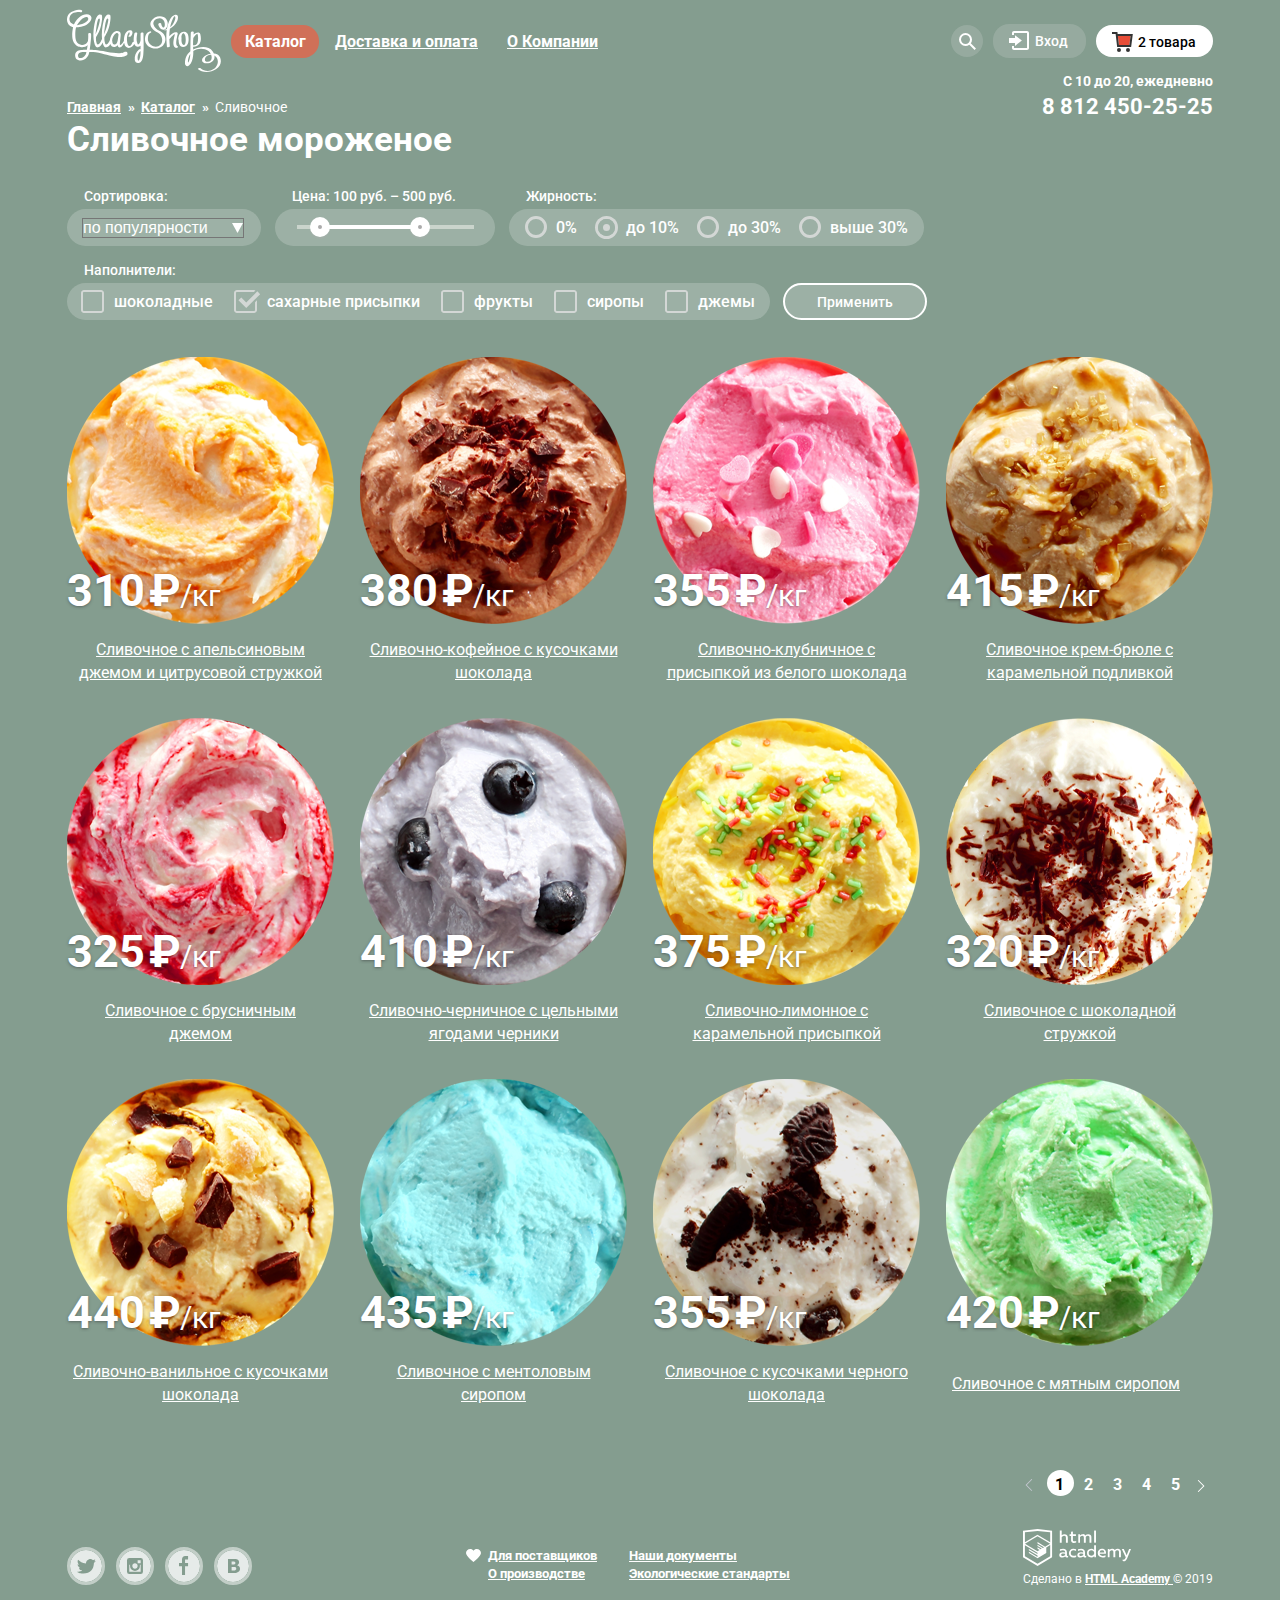
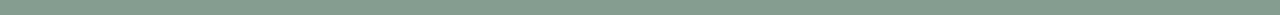
==== catalog.html @ 5d495688 "19. Бонусное задание-исправления" ====
<!DOCTYPE html>
<html lang="ru">

<head>
  <meta charset="utf-8">
  <title>HTML Academy: Глейси</title>
  <link href="https://fonts.googleapis.com/css?family=Roboto:400,500,700&amp;subset=cyrillic" rel="stylesheet">
  <link rel="stylesheet" href="css/normalize.css">
  <link rel="stylesheet" href="css/main.css">
</head>

<body class="catalog-page">
  <!-- Оболочка САЙТА! -->
  <div class="global-page-wrapper">
    <!-- Мейн хедер -->
    <header class="header-main container">
      <!-- Навигационная панель -->
      <nav class="main-navigation">
        <!-- Логотип сайта -->
        <a class="main-logo" href="index.html">
          <img src="img/logo.svg" alt="Логотип Gllacy Shop" width="154" height="64">
        </a>
        <!-- Меню навигации-левая часть -->
        <ul class="site-nav-main">
          <li>
            <a class="site-nav-element site-nav-element-active" href="#">Каталог</a>
            <!-- Выпадающее меню из главного меню Каталог СКРЫТО-->
            <section class="submenu-catalog">
              <h2 class="visually-hidden">Подменю пункта Каталог</h2>
              <ul class="catalog-list">
                <li class="catalog-item catalog-item-hot">
                  <a href="#">Новинки</a>
                </li>
                <li class="catalog-item catalog-item-active">
                  <a href="#">Сливочное</a>
                </li>
                <li class="catalog-item">
                  <a href="#">Щербеты</a>
                </li>
                <li class="catalog-item">
                  <a href="#">Фруктовый лед</a>
                </li>
                <li class="catalog-item">
                  <a href="#">Мелорин</a>
                </li>
              </ul>
            </section>
          </li>
          <li><a class="site-nav-element" href="#">Доставка и оплата</a></li>
          <li><a class="site-nav-element" href="#">О Компании</a></li>
        </ul>
        <!-- Меню навигации-правая часть -->
        <ul class="site-nav-other">
          <li>
            <a class="button-search" href="#"><span class="visually-hidden">Поиск</span>
              <svg xmlns="http://www.w3.org/2000/svg" xmlns:xlink="http://www.w3.org/1999/xlink" width="17" height="17">
                <path fill="#FFF" d="M16.958 15.527L11.75 10.32A6.455 6.455 0 0 0 13 6.5 6.5 6.5 0 1 0 6.5 13a6.465 6.465 0 0 0 3.839-1.263l5.205 5.204 1.414-1.414zM6.5 11C4.019 11 2 8.981 2 6.5S4.019 2 6.5 2 11 4.019 11 6.5 8.981 11 6.5 11z" /></svg>
            </a>
            <!-- Форма поиска -->
            <div class="search">
              <section class="section-search">
                <h2 class="visually-hidden">Поиск</h2>
                <form class="search-form" action="#" method="POST">
                  <label class="visually-hidden" for="search-item-id">Поиск</label>
                  <input type="text" id="search-item-id" name="search" value="" placeholder="Чего ищем?">
                </form>
              </section>
            </div>
          </li>
          <li>
            <a class="button-login" href="#">
              <svg xmlns="http://www.w3.org/2000/svg" xmlns:xlink="http://www.w3.org/1999/xlink" width="21" height="19">
                <g fill="#FFF">
                  <path d="M6 14.875L12.917 9.5 6 4.125v2.917H-.042v4.917H6z" />
                  <path d="M18 0H5C3.9 0 3 .9 3 2v2h2V2h13v15H5v-2H3v2c0 1.1.9 2 2 2h13c1.1 0 2-.9 2-2V2c0-1.1-.9-2-2-2z" />
                </g>
              </svg>
              <span>Вход</span></a>
            <!-- Форма логина -->
            <div class="login">
              <section class="section-login">
                <h2 class="visually-hidden">Личный кабинет</h2>
                <form class="login-form" action="#" method="POST">
                  <p class="login-item">
                    <label for="login-item-login" class="visually-hidden">Введите электронную почту</label>
                    <input id="login-item-login" type="text" name="login" value="" placeholder="Электронная почта">
                  </p>
                  <p class="login-item">
                    <label for="login-item-password" class="visually-hidden">Введите пароль</label>
                    <input id="login-item-password" type="password" name="password" value="" placeholder="Пароль">
                  </p>
                  <button class="button button-login-form" type="submit">Войти</button>
                  <p class="login-item-info">
                    <a class="login-item-info-forget" href="#">Забыли пароль?</a>
                    <a class="login-item-info-new-user" href="#">Новая регистрация</a>
                  </p>
                </form>
              </section>
            </div>
          </li>
          <!-- корзина -->
          <li>
            <a class="button-basket-active" href="#">
              <svg xmlns="http://www.w3.org/2000/svg" width="21" height="20">
                <path fill="#E84D37" d="M5.888 4.031L6.922 13h10.45l1.176-8.969z" />
                <circle fill="#343434" cx="6.984" cy="18" r="2" />
                <circle fill="#343434" cx="15.984" cy="18" r="2" />
                <path fill="#343434" d="M5.657 2.031L5.422 0H0v2h3.64l1.5 13h13.988l1.699-12.969H5.657zM17.372 13H6.922L5.888 4.031h12.66L17.372 13z" /></svg>
              <span>2 товара</span>
            </a>
            <!-- Всплывающая корзина -->
            <div class="basket">
              <section class="section-basket">
                <h2 class="visually-hidden">Список товаров в корзине</h2>
                <ul class="basket-list">
                  <li class="basket-item">
                    <a href="#">
                      <img class="basket-item-image" src="img/ice-cream-icon-basket-1.png" alt="Пломбир с апельсиновым джемом"
                        width="33" height="33">
                      <span class="basket-item-name">Пломбир с апельсиновым джемом</span>
                    </a>
                    <div class="basket-weight-price">
                      <span class="basket-item-weight">1,5 кг</span>
                      <span class="basket-item-cross"> &times; </span>
                      <span class="basket-item-x visually-hidden"> по цене за килограмм </span>
                      <span class="basket-item-price">200 руб.</span>
                      <span class="basket-item-total visually-hidden"> итого </span>
                      <span class="basket-item-total-price">300 руб.</span>
                    </div>
                    <button type="button" class="delete-item">Удалить данную позицию</button>
                  </li>
                  <li class="basket-item">
                    <a href="#">
                      <img class="basket-item-image" src="img/ice-cream-icon-basket-2.png" alt="Клубничный пломбир с присыпкой из белого шоколада"
                        width="33" height="33">
                      <span class="basket-item-name">Клубничный пломбир с присыпкой из белого шоколада</span>
                    </a>
                    <span class="basket-weight-price">
                      <span class="basket-item-weight">1,5 кг</span>
                      <span class="basket-item-cross"> &times; </span>
                      <span class="basket-item-x visually-hidden"> по цене за килограмм </span>
                      <span class="basket-item-price">300 руб.</span>
                      <span class="basket-item-total visually-hidden"> итого </span>
                      <span class="basket-item-total-price">450 руб.</span>
                    </span>
                    <button type="button" class="delete-item">Удалить данную позицию</button>
                  </li>
                </ul>
                <div class="basket-bottom">
                  <p class="basket-itog">Итого: 750 руб.</p>
                  <button type="button" class="button button-modal-basket-list">Оформить заказ</button>
                </div>
              </section>
            </div>
          </li>
        </ul>
      </nav>
      <div class="header-contacts">
        <p class="header-contacts-time">С 10 до 20, ежедневно</p>
        <a class="header-contacts-phone" href="tel:88124502525">8 812 450-25-25</a>
      </div>
    </header>

    <!-- Мейн -->
    <main class="container-main container">
      <div class="wraper-header-menu">
        <h1 class="main-head-catalog">Сливочное мороженое</h1>
        <!-- Навигационная панель магазина -->
        <nav class="shop-menu">
          <ul class="shop-menu-list">
            <li class="shop-menu-item"><a href="index.html">Главная</a></li>
            <li class="shop-menu-item"><a href="#">Каталог</a></li>
            <!-- Текущий  элемент меню-->
            <li class="shop-menu-item shop-menu-item-current">Сливочное</li>
          </ul>
        </nav>
      </div>

      <!-- Секция фильтров -->
      <section class="form-filters">
        <h2 class="visually-hidden">Форма фильтров</h2>
        <form class="filter-form" action="#" method="GET">
          <fieldset class=filter-sort>
            <legend>Сортировка:</legend>
            <select name="sort" id="sort">
              <option value="popular">по популярности</option>
              <option value="cheap">сначала недорогие</option>
              <option value="expensive">сначала дорогие</option>
              <option value="fat">по жирности</option>
            </select>
          </fieldset>
          <fieldset class="filter-price">
            <legend>Цена: 100 руб. – 500 руб.</legend>
            <div class="slider"></div>
            <div class="first-circle">
              <svg xmlns="http://www.w3.org/2000/svg" width="20" height="23" viewBox="0 0 20 23">
                <path opacity=".3" fill="#ABABAB" d="M10 20C4.477 20 0 15.522 0 10v2c0 5.522 4.477 10 10 10 5.522 0 10-4.478 10-10v-2c0 5.522-4.478 10-10 10z" />
                <circle fill="#FFF" cx="10" cy="10" r="10" />
                <circle fill="#ABABAB" cx="10" cy="10" r="2" /></svg>
            </div>
            <div class="second-circle">
              <svg xmlns="http://www.w3.org/2000/svg" width="20" height="23" viewBox="0 0 20 23">
                <path opacity=".3" fill="#ABABAB" d="M10 20C4.477 20 0 15.522 0 10v2c0 5.522 4.477 10 10 10 5.522 0 10-4.478 10-10v-2c0 5.522-4.478 10-10 10z" />
                <circle fill="#FFF" cx="10" cy="10" r="10" />
                <circle fill="#ABABAB" cx="10" cy="10" r="2" /></svg>
            </div>
          </fieldset>
          <fieldset class="filter-fat">
            <legend>Жирность:</legend>
            <ul class="list-filter-fat">
              <li class="list-filter-fat-item">
                <input class="visually-hidden" type="radio" name="filter-fat-item" value="0" id="fat-0">
                <label for="fat-0">0%</label>
              </li>
              <li class="list-filter-fat-item">
                <input class="visually-hidden" type="radio" name="filter-fat-item" value="10" id="fat-10" checked>
                <label for="fat-10">до 10%</label>
              </li>
              <li class="list-filter-fat-item">
                <input class="visually-hidden" type="radio" name="filter-fat-item" value="30" id="fat-30">
                <label for="fat-30">до 30%</label>
              </li>
              <li class="list-filter-fat-item">
                <input class="visually-hidden" type="radio" name="filter-fat-item" value="40" id="fat-40">
                <label for="fat-40">выше 30%</label>
              </li>
            </ul>
          </fieldset>
          <fieldset class="filter-fill">
            <legend>Наполнители:</legend>
            <ul class="list-filter-fill">
              <li class="list-filter-fill-item">
                <input class="visually-hidden" type="checkbox" name="chocolate" id="chocolate-id" >
                <label for="chocolate-id">шоколадные</label>
              </li>
              <li class="list-filter-fill-item">
                <input class="visually-hidden" type="checkbox" name="sugar" id="sugar-id" checked>
                <label for="sugar-id">сахарные присыпки</label>
              </li>
              <li class="list-filter-fill-item">
                <input class="visually-hidden" type="checkbox" name="fruit" id="fruit-id">
                <label for="fruit-id">фрукты</label>
              </li>
              <li class="list-filter-fill-item">
                <input class="visually-hidden" type="checkbox" name="sirope" id="sirope-id">
                <label for="sirope-id">сиропы</label>
              </li>
              <li class="list-filter-fill-item">
                <input class="visually-hidden" type="checkbox" name="jam" id="jam-id">
                <label for="jam-id">джемы</label>
              </li>
            </ul>
          </fieldset>
          <button type="submit" class="button-filter-form">Применить</button>
        </form>
      </section>

      <!-- Секция группы товаров -->
      <section class="catalog">
        <!-- Скрытый заголовок -->
        <h2 class="visually-hidden">Каталог товаров</h2>
        <ul class="catalog-product">
          <!-- Карточка товара -->
          <li class="product-item">
            <h3>
              <a class="product-item-title" href="#">Сливочное с апельсиновым джемом и цитрусовой стружкой</a>
            </h3>
            <a class="product-item-image" href="#">
              <img src="img/icecream1.png" alt="Сливочное с апельсиновым джемом и цитрусовой стружкой" width="267"
                height="267">
            </a>
            <p class="product-item-price">
              <b class="product-item-money">310</b>
              <b class="product-item-currency">&#8381;</b>
              <span class="product-item-weight">/кг</span>
            </p>
            <button class="button button-quick-view">Быстрый просмотр</button>
          </li>
          <!-- Карточка товара -->
          <li class="product-item">
            <h3>
              <a class="product-item-title" href="#">Сливочно-кофейное с кусочками шоколада</a>
            </h3>
            <a class="product-item-image" href="#">
              <img src="img/icecream2.png" alt="Сливочно-кофейное с кусочками шоколада" width="267" height="267">
            </a>
            <p class="product-item-price">
              <b class="product-item-money">380</b>
              <b class="product-item-currency">&#8381;</b>
              <span class="product-item-weight">/кг</span>
            </p>
            <button class="button button-quick-view">Быстрый просмотр</button>
          </li>
          <!-- Карточка товара -->
          <li class="product-item">
            <h3>
              <a class="product-item-title" href="#">Сливочно-клубничное с присыпкой из белого шоколада</a>
            </h3>
            <a class="product-item-image" href="#">
              <img src="img/icecream3.png" alt="Сливочно-клубничное с присыпкой из белого шоколада" width="267" height="267">
            </a>
            <p class="product-item-price">
              <b class="product-item-money">355</b>
              <b class="product-item-currency">&#8381;</b>
              <span class="product-item-weight">/кг</span>
            </p>
            <button class="button button-quick-view">Быстрый просмотр</button>
          </li>
          <!-- Карточка товара -->
          <li class="product-item">
            <h3>
              <a class="product-item-title" href="#">Сливочное крем-брюле с карамельной подливкой</a>
            </h3>
            <a class="product-item-image" href="#">
              <img src="img/icecream4.png" alt="Сливочное крем-брюле с карамельной подливкой" width="267" height="267">
            </a>
            <p class="product-item-price">
              <b class="product-item-money">415</b>
              <b class="product-item-currency">&#8381;</b>
              <span class="product-item-weight">/кг</span>
            </p>
            <button class="button button-quick-view">Быстрый просмотр</button>
          </li>
          <!-- Карточка товара -->
          <li class="product-item">
            <h3>
              <a class="product-item-title" href="#">Сливочное с брусничным джемом</a>
            </h3>
            <a class="product-item-image" href="#">
              <img src="img/icecream5.png" alt="Сливочное с брусничным джемом" width="267" height="267">
            </a>
            <p class="product-item-price">
              <b class="product-item-money">325</b>
              <b class="product-item-currency">&#8381;</b>
              <span class="product-item-weight">/кг</span>
            </p>
            <button class="button button-quick-view">Быстрый просмотр</button>
          </li>
          <!-- Карточка товара -->
          <li class="product-item">
            <h3>
              <a class="product-item-title" href="#">Сливочно-черничное с цельными ягодами черники</a>
            </h3>
            <a class="product-item-image" href="#">
              <img src="img/icecream6.png" alt="Сливочно-черничное с цельными ягодами черники" width="267" height="267">
            </a>
            <p class="product-item-price">
              <b class="product-item-money">410</b>
              <b class="product-item-currency">&#8381;</b>
              <span class="product-item-weight">/кг</span>
            </p>
            <button class="button button-quick-view">Быстрый просмотр</button>
          </li>
          <!-- Карточка товара -->
          <li class="product-item">
            <h3>
              <a class="product-item-title" href="#">Сливочно-лимонное с карамельной присыпкой</a>
            </h3>
            <a class="product-item-image" href="#">
              <img src="img/icecream7.png" alt="Сливочно-лимонное с карамельной присыпкой" width="267" height="267">
            </a>
            <p class="product-item-price">
              <b class="product-item-money">375</b>
              <b class="product-item-currency">&#8381;</b>
              <span class="product-item-weight">/кг</span>
            </p>
            <button class="button button-quick-view">Быстрый просмотр</button>
          </li>
          <!-- Карточка товара -->
          <li class="product-item">
            <h3>
              <a class="product-item-title" href="#">Сливочное с шоколадной стружкой</a>
            </h3>
            <a class="product-item-image" href="#">
              <img src="img/icecream8.png" alt="Сливочное с шоколадной стружкой" width="267" height="267">
            </a>
            <p class="product-item-price">
              <b class="product-item-money">320</b>
              <b class="product-item-currency">&#8381;</b>
              <span class="product-item-weight">/кг</span>
            </p>
            <button class="button button-quick-view">Быстрый просмотр</button>
          </li>
          <!-- Карточка товара -->
          <li class="product-item">
            <h3>
              <a class="product-item-title" href="#">Сливочно-ванильное с кусочками шоколада</a>
            </h3>
            <a class="product-item-image" href="#">
              <img src="img/icecream9.png" alt="Сливочно-ванильное с кусочками шоколада" width="267" height="267">
            </a>
            <p class="product-item-price">
              <b class="product-item-money">440</b>
              <b class="product-item-currency">&#8381;</b>
              <span class="product-item-weight">/кг</span>
            </p>
            <button class="button button-quick-view">Быстрый просмотр</button>
          </li>
          <!-- Карточка товара -->
          <li class="product-item">
            <h3>
              <a class="product-item-title" href="#">Сливочноe с ментоловым сиропом</a>
            </h3>
            <a class="product-item-image" href="#">
              <img src="img/icecream10.png" alt="Сливочноe с ментоловым сиропом" width="267" height="267">
            </a>
            <p class="product-item-price">
              <b class="product-item-money">435</b>
              <b class="product-item-currency">&#8381;</b>
              <span class="product-item-weight">/кг</span>
            </p>
            <button class="button button-quick-view">Быстрый просмотр</button>
          </li>
          <!-- Карточка товара -->
          <li class="product-item">
            <h3>
              <a class="product-item-title" href="#">Сливочное с кусочками черного шоколада</a>
            </h3>
            <a class="product-item-image" href="#">
              <img src="img/icecream11.png" alt="Сливочное с кусочками черного шоколада" width="267" height="267">
            </a>
            <p class="product-item-price">
              <b class="product-item-money">355</b>
              <b class="product-item-currency">&#8381;</b>
              <span class="product-item-weight">/кг</span>
            </p>
            <button class="button button-quick-view">Быстрый просмотр</button>
          </li>
          <!-- Карточка товара -->
          <li class="product-item">
            <h3>
              <a class="product-item-title" href="#">Сливочное с мятным сиропом</a>
            </h3>
            <a class="product-item-image" href="#">
              <img src="img/icecream12.png" alt="Сливочное с мятным сиропом" width="267" height="267">
            </a>
            <p class="product-item-price">
              <b class="product-item-money">420</b>
              <b class="product-item-currency">&#8381;</b>
              <span class="product-item-weight">/кг</span>
            </p>
            <button class="button button-quick-view">Быстрый просмотр</button>
          </li>
        </ul>

        <!-- Переключтели -->
        <div class="paginator-wrapper">
          <ul class="catalog-paginator-list">
            <li class="paginator-item"><a>Назад</a></li>
            <li class="paginator-item paginator-item-current"><a>1</a></li>
            <li class="paginator-item"><a href="#">2</a></li>
            <li class="paginator-item"><a href="#">3</a></li>
            <li class="paginator-item"><a href="#">4</a></li>
            <li class="paginator-item"><a href="#">5</a></li>
            <li class="paginator-item"><a href="#">Вперед</a></li>
          </ul>
        </div>
      </section>

    </main>

    <!-- Мейн футер -->
    <footer>
      <div class="footer-container container">
        <!-- Соцсети -->
        <div class="footer-social">
          <ul class="footer-social-list">
            <li class="footer-social-item">
              <a href="#"><span class="visually-hidden">Twitter</span>
                <svg xmlns="http://www.w3.org/2000/svg" width="32" height="32">
                  <path fill="#e6ebe9" d="M16 0C7.164 0 0 7.164 0 16c0 8.837 7.164 16 16 16 8.837 0 16-7.163 16-16 0-8.836-7.163-16-16-16zm7.944 12.809c-.251 6.516-3.463 10.832-10.992 10.702h-.486c-.447 0-4.543-.443-5.344-1.823 2.479.19 4.247-.406 5.12-1.136-1.048-.289-2.923-.461-3.251-2.848.384.104.618.221 1.299.113-1.307-.824-2.758-1.519-2.679-3.643.311.317 1.164.518 1.46.457-.768-.233-2.149-3.244-.974-4.781 1.984 1.79 4.075 3.482 7.804 3.643.227-2.214 1.24-3.699 3.168-4.325 1.84-.479 3.255.26 3.901 1.138.737-.224 1.453-.466 2.193-.685-.004.833-.569 1.463-.935 1.709.747.165 1.423-.475 1.423-.475-.184.963-1.094 1.725-1.707 1.954z" />
                </svg>
              </a>
            </li>
            <li class="footer-social-item">
              <a href="#"><span class="visually-hidden">Instagramm</span>
                <svg xmlns="http://www.w3.org/2000/svg" width="32" height="32">
                  <g fill="#e6ebe9">
                    <path d="M20.916 16a4.938 4.938 0 1 1-9.877 0c0-.394.051-.773.138-1.14h-.897v6.838h11.396V14.86h-.897c.086.367.137.746.137 1.14z" />
                    <path d="M15.978 18.659c1.466 0 2.659-1.193 2.659-2.659s-1.193-2.659-2.659-2.659c-1.466 0-2.659 1.193-2.659 2.659s1.192 2.659 2.659 2.659zM18.637 10.302h3.039v3.039h-3.039z" />
                    <path d="M16 0C7.164 0 0 7.164 0 16c0 8.837 7.164 16 16 16 8.837 0 16-7.163 16-16 0-8.836-7.163-16-16-16zm7.955 21.698a2.285 2.285 0 0 1-2.279 2.279H10.279A2.285 2.285 0 0 1 8 21.698V10.302a2.286 2.286 0 0 1 2.279-2.279h11.396a2.286 2.286 0 0 1 2.279 2.279v11.396z" />
                  </g>
                </svg>
              </a>
            </li>
            <li class="footer-social-item">
              <a href="#"><span class="visually-hidden">Facebook</span>
                <svg xmlns="http://www.w3.org/2000/svg" width="32" height="32">
                  <path fill="#e6ebe9" d="M16 0C7.164 0 0 7.163 0 16s7.164 16 16 16c8.837 0 16-7.164 16-16S24.837 0 16 0zm4.062 9.455h-3.021v3.444h3.021v3.445h-3.021v8.61H14.02v-8.61H11v-3.445h3.021V9.455c0-1.902 1.353-3.445 3.021-3.445h3.021v3.445z" />
                </svg>
              </a>
            </li>
            <li class="footer-social-item">
              <a href="#"><span class="visually-hidden">Вконтакте</span>
                <svg xmlns="http://www.w3.org/2000/svg" width="32" height="32">
                  <g fill="#e6ebe9">
                    <path d="M16.637 14.495c.402-.019.719-.082.951-.188.326-.145.54-.33.641-.559.101-.229.15-.496.15-.797 0-.232-.058-.465-.174-.697-.116-.232-.322-.405-.617-.517-.264-.1-.592-.155-.984-.165a76.242 76.242 0 0 0-1.652-.014h-.339v2.965h.565c.571 0 1.057-.009 1.459-.028zM18.118 17.084c-.282-.081-.672-.125-1.166-.132a127.97 127.97 0 0 0-1.55-.009h-.79v3.493h.264c1.014 0 1.74-.003 2.18-.009a3.2 3.2 0 0 0 1.212-.245c.377-.157.633-.364.774-.625s.214-.562.214-.9c0-.446-.088-.788-.261-1.03-.17-.241-.464-.423-.877-.543z" />
                    <path d="M16 0C7.164 0 0 7.164 0 16c0 8.837 7.164 16 16 16 8.837 0 16-7.163 16-16 0-8.836-7.163-16-16-16zm6.602 20.531a3.73 3.73 0 0 1-1.124 1.327c-.552.415-1.161.71-1.823.886s-1.501.264-2.519.264h-6.121V8.987h5.443c1.13 0 1.957.038 2.48.113a5.126 5.126 0 0 1 1.561.5c.533.27.929.632 1.189 1.087.26.455.392.975.392 1.558 0 .678-.179 1.278-.536 1.795-.358.518-.863.92-1.517 1.208v.075c.917.182 1.642.559 2.179 1.13.537.571.807 1.325.807 2.261 0 .678-.138 1.283-.411 1.817z" />
                  </g>
                </svg>
              </a>
            </li>
          </ul>
        </div>
        <!-- Документы -->
        <div class="footer-documents">
          <ul class="footer-documents-list-left">
            <li class="footer-documents-item-heart"><a href="#">Для поставщиков</a></li>
            <li class="footer-documents-item"><a href="#">О производстве</a></li>
          </ul>
          <ul class="footer-documents-list-right">
            <li class="footer-documents-item"><a href="#">Наши документы</a></li>
            <li class="footer-documents-item"><a href="#">Экологические стандарты</a></li>
          </ul>
        </div>
        <!-- Копирайт -->
        <div class="footer-copyright">
          <a href="https://htmlacademy.ru/intensive/htmlcss">
            <?xml version="1.0" encoding="utf-8"?>
            <svg id="Layer_1" data-name="Layer 1" viewBox="0 0 113.47000122070312 38.689998626708984" xmlns="http://www.w3.org/2000/svg">
              <title>logo_name</title>
              <path d="M401.93,351.51a2.07,2.07,0,0,0,.58-0.11v1.4a3.41,3.41,0,0,1-1.24.22,1.75,1.75,0,0,1-1.75-1,5.08,5.08,0,0,1-3.3,1.13c-1.59,0-3.06-.87-3.06-2.68,0-2.24,2.08-2.93,3.9-2.93a11.63,11.63,0,0,1,2.28.26v-0.31c0-1.09-.8-1.86-2.3-1.86a7.79,7.79,0,0,0-3.15.67v-1.79a10.72,10.72,0,0,1,3.35-.58c2.48,0,4,1.18,4,3.83v3.14A0.57,0.57,0,0,0,401.93,351.51Zm-6.76-1.19a1.42,1.42,0,0,0,1.64,1.29,3.56,3.56,0,0,0,2.53-1V349.1a10.21,10.21,0,0,0-1.9-.22C396.34,348.89,395.17,349.23,395.17,350.33Z"
                transform="translate(-355.09 -323.29)" fill="#fff" />
              <path d="M408.15,343.91a5.29,5.29,0,0,1,2.7.67v1.79a4.28,4.28,0,0,0-2.42-.73,2.89,2.89,0,1,0,0,5.76,5.26,5.26,0,0,0,2.55-.67v1.8a6.58,6.58,0,0,1-2.9.6,4.42,4.42,0,0,1-4.72-4.54A4.54,4.54,0,0,1,408.15,343.91Z"
                transform="translate(-355.09 -323.29)" fill="#fff" />
              <path d="M420.93,351.51a2.07,2.07,0,0,0,.58-0.11v1.4a3.41,3.41,0,0,1-1.24.22,1.75,1.75,0,0,1-1.75-1,5.08,5.08,0,0,1-3.3,1.13c-1.59,0-3.06-.87-3.06-2.68,0-2.24,2.08-2.93,3.9-2.93a11.63,11.63,0,0,1,2.28.26v-0.31c0-1.09-.8-1.86-2.3-1.86a7.79,7.79,0,0,0-3.15.67v-1.79a10.72,10.72,0,0,1,3.35-.58c2.48,0,4,1.18,4,3.83v3.14A0.57,0.57,0,0,0,420.93,351.51Zm-6.76-1.19a1.42,1.42,0,0,0,1.64,1.29,3.56,3.56,0,0,0,2.53-1V349.1a10.21,10.21,0,0,0-1.9-.22C415.33,348.89,414.17,349.23,414.17,350.33Z"
                transform="translate(-355.09 -323.29)" fill="#fff" />
              <path d="M431.76,340.14V352.9H430v-1.39a4.07,4.07,0,0,1-3.35,1.62,4.62,4.62,0,0,1,0-9.22,4,4,0,0,1,3.15,1.37v-5.14h2ZM427,345.62a2.9,2.9,0,0,0,0,5.8,3,3,0,0,0,2.79-1.84v-2.13A3.06,3.06,0,0,0,427,345.62Z"
                transform="translate(-355.09 -323.29)" fill="#fff" />
              <path d="M438.08,343.91c3.48,0,4.68,2.81,4.12,5.34h-6.58c0.22,1.57,1.75,2.22,3.35,2.22a6.41,6.41,0,0,0,2.77-.62v1.68a7.5,7.5,0,0,1-3.14.6c-2.68,0-5-1.53-5-4.61A4.39,4.39,0,0,1,438.08,343.91Zm0.09,1.62a2.39,2.39,0,0,0-2.57,2.26h4.85A2.06,2.06,0,0,0,438.17,345.53Z"
                transform="translate(-355.09 -323.29)" fill="#fff" />
              <path d="M444.19,352.9v-8.75h1.73v1.09a4,4,0,0,1,2.92-1.33,3,3,0,0,1,2.73,1.4,4.33,4.33,0,0,1,3.06-1.4,3.21,3.21,0,0,1,3.32,3.52v5.47h-2v-5.41a1.67,1.67,0,0,0-1.73-1.84,2.94,2.94,0,0,0-2.17,1.18c0,0.2,0,.4,0,0.6v5.47h-2v-5.41a1.67,1.67,0,0,0-1.73-1.84,3.11,3.11,0,0,0-2.32,1.35v5.91h-2Z"
                transform="translate(-355.09 -323.29)" fill="#fff" />
              <path d="M466.56,344.15h2l-4.1,9.93c-0.95,2.28-2.19,3-3.52,3a5,5,0,0,1-1.15-.15v-1.66a3,3,0,0,0,.89.13c0.95,0,1.66-.67,2.17-2l0.18-.44-4.16-8.82H461l3,6.6Z"
                transform="translate(-355.09 -323.29)" fill="#fff" />
              <path d="M395.75,324.82v5a4,4,0,0,1,2.83-1.2,3.41,3.41,0,0,1,3.61,3.57v5.41h-2v-5.16a1.9,1.9,0,0,0-2-2.1,3.08,3.08,0,0,0-2.44,1.46v5.8h-2V324.82h2Z"
                transform="translate(-355.09 -323.29)" fill="#fff" />
              <path d="M407.52,325.71v3.12h3.17v1.71h-3.17v4c0,1.15.53,1.53,1.66,1.53a4.71,4.71,0,0,0,1.77-.35v1.68a7.14,7.14,0,0,1-2.35.38,2.68,2.68,0,0,1-3-2.88v-4.38H404v-1.71h1.57v-2.64Z"
                transform="translate(-355.09 -323.29)" fill="#fff" />
              <path d="M413.19,337.58v-8.75h1.73v1.09a4,4,0,0,1,2.92-1.33,3,3,0,0,1,2.73,1.4,4.33,4.33,0,0,1,3.06-1.4,3.21,3.21,0,0,1,3.32,3.52v5.47h-2v-5.41a1.67,1.67,0,0,0-1.73-1.84,2.94,2.94,0,0,0-2.17,1.18c0,0.2,0,.4,0,0.6v5.47h-2v-5.41a1.67,1.67,0,0,0-1.73-1.84,3.11,3.11,0,0,0-2.32,1.35v5.91h-2Z"
                transform="translate(-355.09 -323.29)" fill="#fff" />
              <rect x="74.72" y="1.52" width="1.95" height="12.76" fill="#fff" />
              <path d="M370.53,323.31l-0.16,0-15.28,1.6v28L370.37,362l15.28-9.09v-28Zm13.12,28.45-13.28,7.9-13.28-7.9V340.28l13.22,7.87,0,1.43-9.07-5.4v1.38l9.11,5.47,0,1.46-9.1-5.42v1.38l9.11,5.47h0l9.19-5.5v-1.39h0v-4.52l4.1-2.45v11.67Zm0-13.16L380,340.74h0l-1.68,1-8-4.76v1.38l6.84,4.07-0.06,0-0.15.09-1,.57-5.64-3.36v1.38l4.45,2.65-1.05.7,0,0-3.36-2v1.38l2.21,1.3-2.25,1.35-13.16-7.82,13.17-7.92h0Zm0-1.39-13.35-7.87h0l-13.2,7.86v-10.5l13.28-1.39,13.28,1.39v10.51Z"
                transform="translate(-355.09 -323.29)" fill="#fff" />
            </svg>
          </a>
          <p>Сделано в <a href="https://htmlacademy.ru/intensive/htmlcss">HTML Academy </a>&copy; 2019</p>
        </div>
      </div>
    </footer>
  </div>
</body>


</html>
---- css/main.css ----
.visually-hidden {
  position: absolute;
  width: 1px;
  height: 1px;
  margin: -1px;
  border: 0;
  padding: 0;
  white-space: nowrap;
  clip-path: inset(100%);
  clip: rect(0 0 0 0);
  overflow: hidden;
}

body {
  margin: 0;
  padding: 0;
  font-family: "Roboto", Arial, sans-serif;
  color: #000000;
}

a {
  font-weight: bold;
  color: #ffffff;
}

.global-page-wrapper {
  background-color: #849d8f;
  background-image: url("../img/icecream-double-1.png");
  background-repeat: no-repeat;
  background-position: top center;

  /* анимация смены картинки */
  transition: background-image 0.5s ease, background-color 0.5s ease;
}


.container {
  width: 1200px;
  margin: 0 auto;
  padding-left: 27px;
  padding-right: 27px;
}

/* BOX_SIZING */
html {
  box-sizing: border-box;
}

*,
*:before,
*:after {
  box-sizing: inherit;
}

/* Кнопки */
.button {
  border: none;
  background-color: #f26843;
  background-image: linear-gradient(to bottom, #f26843 0%, #e74a35 100%);
  box-shadow: 0 1px 1px rgba(172, 16, 0, 1);
  font-family: Roboto;
  font-weight: bold;
  text-decoration: none;
  color: #ffffff;
  text-shadow: 0 2px 5px rgba(160, 32, 11, 0.76);
  text-align: center;
  vertical-align: middle;
}

.button:hover,
.button:focus {
  outline: none;
  background-color: #ed705e;
  background-image: linear-gradient(90deg, #ed705e 0%, #f58669 100%);
  box-shadow: 0px 2px 0px 0px rgba(172, 16, 0, 1);
  cursor: pointer;
}

.button:active {
  outline: none;
  background-color: #e74a35;
  background-image: linear-gradient(90deg, #e74a35 0%, #f26843 100%);
  box-shadow: inset 0px 2px 2px 0px rgba(148, 39, 24, 1);
  cursor: pointer;
}


/* Хедер */
/* Главное меню */
.main-navigation {
  display: flex;
  flex-wrap: wrap;
  padding-top: 9px;
}

/* Лого */
.main-logo {
  margin-right: 10px;
  line-height: 0;
}

.main-logo img {
  margin: 0;
  padding: 0;
  width: 154px;
  height: 64px;
}

/* Главное меню */
.site-nav-main,
.site-nav-other {
  display: flex;
  flex-wrap: wrap;
  align-items: center;
  list-style: none;
  margin: 0;
  padding: 0;
}

.site-nav-element {
  font-size: 16px;
  line-height: 18px;
  margin-right: 2px;
  padding-left: 14px;
  padding-top: 7px;
  padding-bottom: 7px;
  padding-right: 13px;
  background-color: transparent;
  border-radius: 16px;
}

.site-nav-element:hover,
.site-nav-element:focus {
  background-color: #f7f6f3;
  color: #000000;
  text-decoration: none;
}

.site-nav-element:active {
  box-shadow: inset 0px 2px 1px 0 #696969;
  background-color: #ededed;
  text-decoration: none;
}

/* Выпадающее меню */
.site-nav-main li {
  position: relative;
}

.submenu-catalog {
  display: none;
  position: absolute;
  top: 25px;
  left: -5px;
  z-index: 1;
}

.site-nav-main>li:hover .submenu-catalog {
  display: block;
}

.catalog-list {
  border-radius: 5px;
  padding: 0;
  margin-top: 5px;
  list-style: none;
  background-color: #f8f7f4;
  box-shadow: 0px 20px 20px 0 rgba(0, 0, 0, 0.4);
  overflow: hidden;
}

.catalog-item {
  /* важно */
  min-width: 143px;
  /* важно */
}

.catalog-item a {
  /* важно */
  display: block;
  /* важно */
  font-size: 14px;
  line-height: 16px;
  font-weight: normal;
  color: #000000;
  padding-left: 20px;
  padding-right: 20px;
  padding-top: 8px;
  padding-bottom: 7px;
  text-decoration: none;
  border-radius: 0;
}

.catalog-item-hot a {
  padding-top: 11px;
  padding-bottom: 14px;
  font-weight: bold;
}

.catalog-item:last-child a {
  padding-bottom: 15px;
}

.catalog-item-hot {
  position: relative;
}

.catalog-item-hot::after {
  position: absolute;
  content: "";
  bottom: 0px;
  ;
  left: 6px;
  width: 128px;
  height: 1px;
  background-color: rgba(53, 53, 53, .2);
}

.catalog-list a:hover,
.catalog-list a:focus {
  background-color: #fbded7;
}

.catalog-list a:active {
  background-color: #f6b5a5;
}

/* Правое главное меню */
.site-nav-other {
  margin-left: auto;
}

.site-nav-other a {
  position: relative;
  font-size: 14px;
  line-height: 16px;
  font-weight: 500;
  text-decoration: none;
  border-radius: 16px;
  padding-top: 7px;
  padding-bottom: 7px;
  padding-right: 17px;
  margin-right: 10px;
}

.site-nav-other a:last-child {
  margin-right: 0;
}

.site-nav-other a:hover,
.site-nav-other a:focus,
.site-nav-other a:active {
  background-color: #f7f6f3;
  color: #000000;
  text-decoration: none;
}

/* кнопка поиска */
.site-nav-other .button-search {
  display: flex;
  padding: 0;
  align-items: center;
  justify-content: center;
  background-color: rgba(225, 225, 225, 0.2);
  width: 32px;
  height: 32px;
}

.button-search:hover path,
.button-search:focus path,
.button-search:active path {
  fill: #000000;
}

/* выпадающая форма поиска */
.site-nav-other li {
  position: relative;
}

.search {
  display: none;
  position: absolute;
  right: 10px;
  top: 31px;
  z-index: 1;
}

.site-nav-other>li:hover .search {
  display: block;
}

.search-form,
.login-form {
  margin-top: 5px;
  background-color: #f8f7f4;
  border-radius: 5px;
}

.search-form input {
  color: #323232;
  font-size: 16px;
  line-height: 24px;
  font-weight: bold;
  width: 311px;
  height: 44px;
  padding-left: 15px;
  margin: 20px 15px;
  border: 1px solid #d3d3d2;
  border-radius: 4px;
}

.search-form input::placeholder {
  color: #999999;
  font-size: 14px;
  line-height: 24px;
  font-weight: normal;
}

.search-form input:hover {
  border: 2px solid rgba(154, 154, 154, 0.52);
}

.search-form input:focus {
  outline: none;
  border: 2px solid rgba(46, 136, 228, 0.52);
}

/* кнопка логина */
.button-login {
  display: flex;
  flex-wrap: wrap;
  align-items: center;
  background-color: rgba(225, 225, 225, 0.2);
  min-height: 32px;
  width: 93px;
  padding-left: 16px;
}

.button-login svg {
  margin-bottom: 1px;
  margin-right: 5px;
}

.button-login:hover g,
.button-login:focus g,
.button-login:active g {
  fill: #000000;
}

/* выпадающая форма логина */
.login {
  position: absolute;
  right: 10px;
  top: 31px;
  display: none;
  z-index: 1;
}

.site-nav-other>li:hover .login {
  display: block;
}

.section-login p {
  margin: 0;
  padding: 0;
}

.login-item-info a {
  font-size: 13px;
  line-height: 24px;
  color: #000000;
  font-weight: normal;
}

.login-form {
  display: flex;
  flex-wrap: wrap;
  justify-content: space-between;
}

.login-item input::placeholder {
  color: #999999;
  font-size: 14px;
  line-height: 24px;
  font-weight: normal;
}

.login-item input {
  color: #323232;
  font-size: 16px;
  line-height: 24px;
  font-weight: bold;
  width: 241px;
  height: 44px;
  padding-left: 15px;
  margin-left: 19px;
  margin-top: 20px;
  margin-right: 17px;
  border: 1px solid #d3d3d2;
  border-radius: 4px;
}

.login-item input:hover {
  border: 2px solid rgba(154, 154, 154, 0.52);
}

.login-item input:focus {
  outline: none;
  border: 2px solid rgba(46, 136, 228, 0.52);
}

.button-login-form {
  width: 100px;
  min-height: 44px;
  margin-left: 19px;
  margin-top: 20px;
  margin-bottom: 22px;
  border-radius: 21px;
}

.section-login .login-item-info {
  display: flex;
  flex-wrap: wrap;
  flex-direction: column;
  padding-right: 20px;
  padding-top: 18px;
}

.login-item-info a {
  text-decoration: underline;
  padding: 0;
  margin: 0;
}

.login-item-info a:hover,
.login-item-info a:focus,
.login-item-info a:active {
  color: #e84d37;
  text-decoration: underline;
}

/* кнопка корзины */
.button-basket {
  display: flex;
  flex-wrap: wrap;
  align-items: center;
  background-color: rgba(225, 225, 225, 0.2);
  min-height: 32px;
  width: 100px;
  padding-left: 16px;
  padding-top: 10px;
}

.button-basket svg {
  margin-right: 7px;
}

.button-basket:hover g,
.button-basket:focus g,
.button-basket:active g {
  fill: #000000;
}

/* header контакты */
.header-contacts {
  text-align: right;
}

.header-contacts-time {
  margin: 0px;
  padding-bottom: 6px;
  font-size: 14px;
  line-height: 16px;
  font-weight: bold;
  text-align: right;
  color: #ffffff;
}

.header-contacts-phone {
  font-size: 22px;
  line-height: 24px;
  text-align: right;
  text-decoration: none;
}

.header-contacts-phone:hover,
.header-contacts-phone:focus,
.header-contacts-phone:active {
  color: #ffbc9e;
}

/* MAIN */
/* Слайды Напоминалка - анимация - двумерные трансформации кнопки*/
.slides {
  position: relative;
  padding-top: 276px;
  margin-bottom: 43px;
  text-align: center;
  color: #ffffff;
}

.slides-controls label {
  display: inline-block;
  width: 21px;
  height: 21px;
  margin-right: 8px;
  vertical-align: top;
  background-color: transparent;
  border: 2px solid #ffffff;
  border-radius: 50%;
  cursor: pointer;
}

.slides-controls {
  position: absolute;
  bottom: 20px;
  left: 0;
  z-index: 2;
  font-size: 0;
}

.slides-list {
  margin: 0;
  padding: 0;
  list-style: none;
}

.slides-item {
  display: none;
}

.slides-item h3 {
  font-size: 60px;
  line-height: 60px;
  font-weight: bold;
  text-align: center;
  color: #ffffff;
  width: 700px;
  margin: 0 auto;
  margin-bottom: 27px;
}

.button-give-me-both {
  display: inline-block;
  width: 280px;
  min-height: 64px;
  font-size: 32px;
  line-height: 44px;
  color: #ffffff;
  padding-top: 9px;
  border-radius: 50px;
  cursor: pointer;
}

/* Механизм переключения */
#product-1:checked~.global-page-wrapper #slide-1,
#product-2:checked~.global-page-wrapper #slide-2,
#product-3:checked~.global-page-wrapper #slide-3 {
  display: block;
}

#product-1:checked~.global-page-wrapper label[for="product-1"],
#product-2:checked~.global-page-wrapper label[for="product-2"],
#product-3:checked~.global-page-wrapper label[for="product-3"] {
  background-color: #ffffff;
}

#product-1:focus~.global-page-wrapper label[for="product-1"],
#product-2:focus~.global-page-wrapper label[for="product-2"],
#product-3:focus~.global-page-wrapper label[for="product-3"] {
  outline: 2px solid rgba(46, 136, 228, 0.52);
}

#product-1:checked~.global-page-wrapper {
  background-color: #849d8f;
  background-image: url("../img/icecream-double-1.png");
}

#product-2:checked~.global-page-wrapper {
  background-color: #8996a6;
  background-image: url("../img/icecream-double-2.png");
}

#product-3:checked~.global-page-wrapper {
  background-color: #9d8b84;
  background-image: url("../img/icecream-double-3.png");
}

/* Предзагрузка изображений в скрытые элементы для будущей плавной анимации */
.site-wrapper::before {
  visibility: hidden;
  background-image: url("img/slider-item2.png");
}

.site-wrapper::after {
  visibility: hidden;
  background-image: url("img/slider-item3.png");
}

/* секция спецпредложений */
.special-offers-list {
  display: flex;
  flex-wrap: wrap;
  justify-content: space-between;
  list-style: none;
  padding: 0;
  margin-bottom: 39px;
}

.special-offers-item {
  /* display: flex; */
  /* flex-wrap: wrap;   */
  width: 560px;
  min-height: 230px;
  padding-left: 18px;
}

.special-offers-item:nth-child(1) {
  background-image: url("../img/raspberries-layer.png");
  background-position: top center;
  background-repeat: no-repeat;
}

.special-offers-item:nth-child(2) {
  background-image: url("../img/chocolate-layer.png");
  background-position: top center;
  background-repeat: no-repeat;
}

.special-offers-list h3 {
  font-size: 35px;
  line-height: 41px;
  min-height: 35px;
  font-weight: bold;
  color: #ffffff;
  margin: 0;
  padding-top: 15px;
  padding-bottom: 15px
}

.special-offers-list p {
  font-size: 18px;
  line-height: 22px;
  font-weight: bold;
  color: #ffffff;
  margin: 0;
  padding-bottom: 45px;
  padding-right: 17px;
}

.special-offers-list .button-field {
  display: flex;
  justify-content: flex-end;
  padding: 0;
}

.button-special-offer {
  display: block;
  font-size: 18px;
  line-height: 24px;
  font-weight: bold;
  color: #ffffff;

  min-height: 46px;
  border-radius: 23px;
  padding-left: 22px;
  padding-right: 24px;
  padding-top: 8px;

  margin-left: auto;
  margin-right: 21px;

  /* float: right; */
}

/* Секция хитов продаж */
.top-sellers-list {
  position: relative;
  margin-bottom: 0px;
}

.top-sellers-list .product-item::before {
  position: absolute;
  content: "";
  height: 61px;
  width: 61px;
  top: 0px;
  left: 0px;
  background-image: url("../img/hit.svg");
  background-position: top center;
  background-repeat: no-repeat;
}

/* Секция фьючеров */
.features {
  min-height: 306px;
  background-image: url("../img/vaffle-layer.png");
  background-position: top center;
  background-repeat: no-repeat;
  padding-top: 26px;
  margin-bottom: 40px;
}

.features b {
  display: block;
  font-size: 24px;
  line-height: 30px;
  font-weight: 500;
  text-align: left;
  font-style: normal;
  font-stretch: normal;
  letter-spacing: normal;
  color: #323232;
  margin-bottom: 10px;
  padding-left: 20px;
}

.features-list {
  display: flex;
  flex-wrap: wrap;
  list-style: none;
  justify-content: space-between;
  /*важно*/
  width: 1146px;
  /*важно*/
  padding: 0;
  padding-right: 20px;
  margin: 0;
}

.features-item {
  position: relative;
  padding-left: 76px;
  padding-top: 11px;
  padding-bottom: 10px;
  padding-right: 7px;
  width: 560px;
  font-size: 16px;
  line-height: 22px;
  font-weight: normal;
  font-style: normal;
  font-stretch: normal;
  letter-spacing: normal;
  text-align: left;
  color: #323232;
}

.features-item::before {
  content: "";
  position: absolute;
  width: 49px;
  height: 49px;
  left: 20px;
  top: -4px;
}

.features-item-icecream::before {
  background-image: url("../img/ice-cream-icon.svg")
}

.features-item-leaf::before {
  background-image: url("../img/leaf-icon.svg")
}

.features-item-cow::before {
  background-image: url("../img/cow-icon.svg")
}

.features-item-termometr::before {
  background-image: url("../img/termometr-icon.svg")
}

/* Новое в блоге */
.news-mailing {
  display: flex;
  flex-wrap: wrap;
  justify-content: space-between;
  margin-bottom: 40px;
}

.blog-news {
  background-color: #ffffff;
  background-image: url("../img/strawberry-layer.png");
  background-position: top;
  background-repeat: no-repeat;
  width: 560px;
  min-height: 220px;
  border-radius: 10px;
}

.blog-news h2 {
  color: #323232;
  font-size: 16px;
  line-height: 22px;
  font-weight: 500;
  margin-left: 20px;
  margin-top: 24px;
  margin-bottom: 0;
}

.blog-news-header {
  display: block;
  color: #323232;
  font-size: 24px;
  line-height: 30px;
  font-weight: 700;
  margin-left: 20px;
  margin-top: 5px;
  width: 300px;
}

.blog-news-header:hover,
.blog-news-header:focus,
.blog-news-header:active {
  color: #e84d37;
}

/* Форма подписки */
.subscription-form {
  background-color: #ffffff;
  background-image: url("../img/post-layer.svg");
  width: 560px;
  min-height: 215px;
  padding-top: 5px;
  padding-left: 5px;
  border-radius: 10px;
  /* margin-right: 5px; */
}

.subscription-form-background {
  width: 550px;
  min-height: 210px;
  background-color: #f8f7f4;
  border-radius: 10px;
}

.subscription-form p {
  margin: 0;
  color: #5a5a5a;
  font-size: 16px;
  line-height: 22px;
  padding-top: 30px;
  padding-left: 19px;
  padding-right: 24px;
}

.form-mailing {
  display: flex;
  justify-content: space-between;
  flex-wrap: wrap;
  padding-top: 38px;
  padding-left: 20px;
  padding-right: 21px;
}

.form-mailing input {
  color: #323232;
  font-size: 16px;
  line-height: 24px;
  font-weight: bold;
  padding-left: 15px;
  width: 368px;
  height: 44px;
  border: 1px solid rgba(178, 178, 178, 0.52);
}

.form-mailing input::placeholder {
  color: #999999;
  font-size: 16px;
  line-height: 24px;
  font-weight: normal;
}

.form-mailing input:hover {
  border: 2px solid rgba(154, 154, 154, 0.52);
}

.form-mailing input:focus {
  outline: none;
  border: 2px solid rgba(46, 136, 228, 0.52);
}


.button-form-mailing {
  font-size: 18px;
  line-height: 24px;
  font-weight: bold;
  color: #ffffff;
  width: 129px;
  min-height: 44px;
  border-radius: 21px;
}

/* карта */
.map-and-adress {
  position: relative;
  padding: 0;
  width: 100%;
  /* важно */
  height: 430px;
}

.adress-container {
  position: relative;
}

.adress-item {
  position: absolute;
  bottom: 70px;
  right: 2.2%;
  background-color: #ffffff;
  font-size: 14px;
  line-height: 20px;
  border-radius: 10px;
  width: 302px;
  padding: 28px 25px;

  z-index: 2;
}

.adress-item p {
  margin: 0;
}

.adress-item-text,
.adress-item-text a {
  font-size: 18px;
  line-height: 24px;
  text-decoration: none;
  color: #323232;
  font-weight: bold;
}

.adress-item-text a:hover,
.adress-item-text a:focus,
.adress-item-text a:active {
  color: #e84d37;
}

.adress-item-header-adress {
  padding-bottom: 0px;
}

.adress-item-text-adress {
  padding-bottom: 19px;
}

.adress-item-header-phone {
  padding-bottom: 2px;
}

.adress-item-text-phone {
  padding-bottom: 5px;
}

.adress-item-header-time {
  padding-bottom: 23px;
}

.button-feedback {
  display: block;
  font-size: 18px;
  line-height: 24px;
  min-height: 44px;
  border-radius: 23px;
  padding: 8px 25px;
}

/* форма обратной связи */
.overlay-modal {
  display: none;
  position: fixed;
  top: 0;
  left: 0;
  width: 100%;
  height: 100%;
  z-index: 10;
  background-color: rgba(0,0,0,0.5); 
}

.modal-feedback-form {  
  position: fixed;
  top: 50%;
  left: 50%;
  margin-top: -221px;
  margin-left: -239px;
  width: 478px;
  min-height: 443px;
  border-radius: 10px;
  background-color: #f8f7f4;
  z-index: 1;
}

.modal-feedback-form-slogan {
  font-size: 24px;
  font-weight: 500;
  line-height: 28px;
  margin: 0;
  padding-left: 24px;
  padding-top: 20px;
  color: #323232;
}

.feedback-form {
  position: relative;
  display: flex;
  flex-wrap: wrap;
  padding-left: 24px;
  padding-top: 24px;
}

.feedback-item {
  margin: 0;
  padding-bottom: 20px;
}

.feedback-item-name,
.feedback-item-mail {
  color: #323232;
  font-size: 16px;
  line-height: 24px;
  font-weight: bold;
  width: 267px;
  height: 44px;
  padding-left: 15px;
  border: 1px solid #d3d3d2;
  border-radius: 4px;
}

.feedback-item-name::placeholder,
.feedback-item-mail::placeholder {
  color: #999999;
  font-size: 14px;
  line-height: 24px;
  font-weight: normal;
}

.feedback-item-name:hover,
.feedback-item-mail:hover {
  border: 2px solid rgba(154, 154, 154, 0.52);
}

.feedback-item-name:focus,
.feedback-item-mail:focus {
  outline: none;
  border: 2px solid rgba(46, 136, 228, 0.52);
}

.feedback-item-text {
  width: 428px;
  height: 155px;
  resize: none;
  color: #323232;
  font-size: 16px;
  line-height: 24px;
  font-weight: bold;
  padding-left: 15px;
  padding-top: 10px;
  border: 1px solid #d3d3d2;
  border-radius: 4px;
}

.feedback-item-text::placeholder {
  color: #999999;
  font-size: 14px;
  line-height: 24px;
  font-weight: normal;
}

.feedback-item-text:hover {
  border: 2px solid rgba(154, 154, 154, 0.52);
}

.feedback-item-text:focus {
  outline: none;
  border: 2px solid rgba(46, 136, 228, 0.52);
}

.button-form-feedback {
  margin-left: auto;
  margin-right: 25px;
  width: 139px;
  min-height: 44px;
  border-radius: 21px;
}

.modal-close {
  position: absolute;
  border: none;
  background-color: transparent;
  color: transparent;
  width: 18px;
  height: 17px;
  background-image: url("../img/x-big.svg");
  right: 25px;
  top: -30px;
  cursor: pointer;
}


/* Футер */
footer {
  color: #ffffff;
  font-size: 13px;
  line-height: 18px;
  min-height: 103px;
}

.footer-container {
  padding-top: 7px;
  display: flex;
  flex-wrap: wrap;
  align-items: center;
}

.footer-social-list,
.footer-documents-list-left,
.footer-documents-list-right {
  display: flex;
  flex-wrap: wrap;
  list-style: none;
  padding: 0;
  margin: 0;
  margin-top: 28px;
}

/* social icons */
.footer-social-list {
  margin-right: 236px;
}

.footer-social-item {
  margin-right: 11px;
}

.footer-social-item:last-child {
  margin-right: 0;
}

.footer-social-item svg {
  width: 38px;
  height: 38px;
  border: 3px solid rgba(255, 255, 255, 0.5);
  border-radius: 50%;
}

.footer-social-item:hover path,
.footer-social-item:focus path {
  fill: #ffffff;
}

.footer-social-item:active path {
  fill: #e9e9e9;
}


/* documents */
.footer-documents {
  margin-top: -8px;
  display: flex;
  justify-content: space-between;
  position: relative;
}

.footer-documents-list-left,
.footer-documents-list-right {
  flex-direction: column;
  position: relative;
}

.footer-documents-list-left {
  margin-right: 32px;
}

.footer-documents-list a {
  font-weight: normal;
  margin-right: 32px;
}

.footer-documents-item-heart {
  font-weight: bold;
}

.footer-documents-item-heart::before {
  position: absolute;
  content: "";
  width: 15px;
  height: 13px;
  background-image: url("../img/heart.svg");
  background-position: top center;
  background-repeat: no-repeat;
  left: -22px;
  top: 2px;
}

.footer-documents-list-left a:hover,
.footer-documents-list-left a:focus,
.footer-documents-list-left a:active,
.footer-documents-list-right a:hover,
.footer-documents-list-right a:focus,
.footer-documents-list-right a:active,
.footer-copyright a:hover,
.footer-copyright a:focus,
.footer-copyright a:active {
  color: #ffbc9e;
}

/* copyright */
.footer-copyright {
  margin-left: auto;
  padding-top: 6px;
  padding-left: 2px;
  font-size: 12px;
  line-height: 16px;
}

.footer-copyright p {
  margin: 0;
  padding: 0;
}

.footer-copyright svg {
  width: 108px;
  height: 39px;
}


/* стилис catalog.html */
/* активные элементы главного меню Каталог */
.catalog-page .global-page-wrapper {
  background-image: none;
}

.site-nav-element-active {
  background-color: #d07058;
  text-decoration: none;
}

.catalog-item-active a {
  background-color: #d07058;
}

/* кнопка активной корзины */
.site-nav-other .button-basket-active {
  display: flex;
  flex-wrap: wrap;
  align-items: center;
  background-color: #ffffff;
  color: #000000;
  height: 32px;
  width: 117px;
  padding-left: 16px;
  padding-top: 7px;
  margin-right: 0px;
}

.button-basket-active svg {
  margin-right: 5px;
}

/* попап корзины */
.basket {
  display: none;
  position: absolute;
  right: 10px;
  top: 31px;
  z-index: 1;
}

.site-nav-other>li:hover .basket {
  display: block;
}

.section-basket {
  width: 540px;
  margin-top: 5px;
  border-radius: 5px;
  box-shadow: 0px 20px 20px 0 rgba(0, 0, 0, 0.4);
  background-color: #f8f7f4;
}

.basket-list {
  position: relative;
  display: flex;
  flex-direction: column;
  list-style: none;
  padding-left: 20px;
  padding-top: 3px;
  padding-bottom: 30px;
}

.basket-item {
  display: flex;
  flex-wrap: wrap;
}

.basket-list a {
  display: flex;
  padding: 0;
  margin: 0;
  padding-top: 20px;
  padding-right: 32px;
  color: #323232;
  font-size: 13px;
  line-height: 16px;
  font-weight: normal;
  font-style: normal;
  font-stretch: normal;
  letter-spacing: normal;
  text-align: left;
}

.basket-item-image {
  height: 33px;
  width: 46px;
  padding-right: 13px;
}

.basket-item-name {
  display: inline-block;
  padding-top: 7px;
  width: 216px;
}

.basket-weight-price {
  padding-top: 27px;
  color: #323232;
  font-size: 13px;
  line-height: 16px;
  font-weight: normal;
  font-style: normal;
  font-stretch: normal;
  letter-spacing: normal;
}

.basket-item-price {
  color: #999999;
  padding-right: 25px;
}

.delete-item {
  border: none;
  background-color: transparent;
  color: transparent;
  width: 9px;
  height: 11px;
  background-image: url("../img/x-small.svg");
  background-position: top center;
  background-repeat: no-repeat;
  margin-right: 9px;
  margin-top: 27px;
  cursor: pointer;
  order: -1;
}

.basket-list::after {
  position: absolute;
  content: "";
  left: 15px;
  bottom: 14px;
  width: 510px;
  height: 1px;
  background-color: rgba(53, 53, 53, .2);
}

.basket-bottom {
  display: flex;
  flex-direction: column;
  justify-content: flex-end;
}

.basket-itog {
  font-size: 15px;
  line-height: 18px;
  font-weight: bold;
  font-style: normal;
  font-stretch: normal;
  letter-spacing: normal;
  color: #323232;
  margin: 0;
  margin-right: 15px;
  margin-bottom: 15px;
  text-align: right;
}

.button-modal-basket-list {
  font-size: 18px;
  line-height: 24px;
  margin-left: auto;
  margin-right: 16px;
  margin-bottom: 21px;
  width: 170px;
  min-height: 44px;
  border-radius: 21px;
}

/* main catalog.html */
.main-head-catalog {
  font-size: 35px;
  line-height: 41px;
  color: #ffffff;
  order: 1;
  margin: 0;
  margin-bottom: 49px;
}

/* меню магазина */
.wraper-header-menu {
  display: flex;
  flex-wrap: wrap;
  flex-direction: column;
  position: relative;
}

.shop-menu {
  position: absolute;
  top: -20px;
}

.shop-menu-list {
  display: flex;
  font-size: 14px;
  line-height: 16px;
  font-weight: normal;
  list-style: none;
  color: #ffffff;
  margin: 0;
  padding: 0;
}

.shop-menu-item {
  position: relative;
}

.shop-menu-item a {
  padding-right: 20px;
}

.shop-menu-item a::after {
  position: absolute;
  content: "»";
  top: 0px;
  right: 6px;
}

.shop-menu-list a:hover,
.shop-menu-list a:focus,
.shop-menu-list a:active {
  color: #ffbc9e;
}


/* форма фильтров */
.form-filters {
  margin-bottom: 0px;
}

.filter-form {
  display: flex;
  flex-wrap: wrap;
  font-size: 14px;
  line-height: 18px;
  font-weight: 500;
  text-align: left;
  color: #ffffff;
}

.filter-form ul {
  list-style: none;
}

.filter-form fieldset {
  position: relative;
  margin: 0;
  padding: 0;
  border: none;
  background-color: rgba(255, 255, 255, 0.2);
  min-height: 37px;
  border-radius: 19px;
  margin-bottom: 37px;  
  cursor: pointer;
}

.filter-form legend {
  position: absolute;
  line-height: 16px;
  top: -21px;
}

/* сортировка */
.filter-form .filter-sort {
  width: 194px;
  margin-right: 14px;
  padding-left: 15px;
  padding-top: 9px;
}

.filter-sort select {
  font-size: 16px;
  line-height: 18px;
  font-weight: 500;
  appearance: none;
  -webkit-appearance: none;
  color: #ffffff;
  background: #9db1a6;
  background-image: url("../img/icon-down-dir-white.svg");
  background-repeat: no-repeat;
  background-position: 100% 4px;
  padding-right: 17px;
  cursor: pointer;
}

.filter-sort:hover select {
  border: none;
  color: #000000;
  background-image: url("../img/icon-down-dir.svg");
  background-repeat: no-repeat;
  background-position: 100% 3px;
}

/* .filter-sort:focus-within { 
  background: #ffffff;
} */

.filter-sort:active select,
.filter-sort:focus select {
  border: none;
  color: #000000;
  background: #ffffff;
  background-image: url("../img/icon-down-dir.svg");
  background-repeat: no-repeat;
  background-position: 100% 3px;
}

/* Цена */
.filter-form .filter-price {
  position: relative;
  width: 220px;
  margin-right: 14px;
  padding-left: 42px;
  padding-top: 16px;
}

.filter-price legend {
  left: 15px;
}

.filter-price .slider {
  position: relative;
  width: 107px;
  height: 4px;
  background-color: #ffffff;
}

.filter-price .slider::before {
  content: "";
  position: absolute;
  width: 20px;
  height: 4px;
  top: 0px;
  left: -20px;
  opacity: 0.5;
  background-color: #f8f7f4;
}

.filter-price .slider::after {
  content: "";
  position: absolute;
  width: 50px;
  height: 4px;
  top: 0px;
  right: -50px;
  opacity: 0.5;
  background-color: #f8f7f4;
}

.filter-price .first-circle {
  position: absolute;
  width: 20px;
  height: 22px;
  top: 8px;
  left: 35px;
}

.first-circle:hover,
.first-circle:hover svg {
  width: 22px;
  height: 25px;
  left: 34px;
  top: 7px;
}

.filter-price .second-circle {  
  position: absolute;
  width: 20px;
  height: 22px;
  top: 8px;
  right: 65px;
}

.second-circle:hover,
.second-circle:hover svg {
  width: 22px;
  height: 25px;;
  top: 7px;
  right: 64px;
}

/* Жирность */
.filter-form .filter-fat {
  width: 415px;
}

.filter-fat legend {
  left: 15px;
}

.list-filter-fat {
  display: flex;
  margin: 0;
  padding: 0;
  padding-left: 15px;
  padding-top: 10px;
}

.list-filter-fat-item {
  position: relative;
  padding-right: 17px;  
}

.list-filter-fat-item:last-child {
  padding-right: 0px;
}

.list-filter-fat-item label {
  font-size: 16px;
  line-height: 18px;
  font-weight: 500;
  padding-left: 32px;
  cursor: pointer;  
}

.list-filter-fat-item label::before {
  position: absolute;
  content: "";
  width: 22px;
  height: 22px;
  border-radius: 50%;
  border: 3px solid rgba(225, 225, 225, 0.8);
  left: 1px;
  top: -3px;
}

.list-filter-fat-item:hover label::before {
  border: 3px solid #ffffff;
}

.list-filter-fat-item:disabled label::before {
  border: 3px solid rgba(225, 225, 225, 0.4);
}

.list-filter-fat-item input:checked+label::before {
  background-color: rgba(225, 225, 225, 0.8);
  width: 17px;
  height: 17px;
  border: 5px solid #9db1a6;
  box-shadow: 0px 0px 0px 3px rgba(225, 225, 225, 0.8);
  left: 4px;
  top: 0px;
}

.list-filter-fat-item:hover input:checked+label::before {
  background-color: #ffffff;
  width: 17px;
  height: 17px;
  border: 5px solid #9db1a6;
  box-shadow: 0px 0px 0px 3px #ffffff;
  left: 4px;
  top: 0px;
}

/* Наполнители */
.filter-form .filter-fill {
  width: 703px;
  margin-right: 13px;
}

.filter-fill legend {
  left: 15px;
}

.list-filter-fill {
  display: flex;
  margin: 0;
  padding: 0;
  padding-left: 15px;
  padding-top: 10px;
}

.list-filter-fill-item {
  position: relative;
  padding-right: 22px;
}

.list-filter-fill-item:last-child {
  padding-right: 0px;
}

.list-filter-fill-item label {
  font-size: 16px;
  line-height: 18px;
  font-weight: 500;
  padding-left: 32px;
  cursor: pointer;
}

.list-filter-fill-item label::before {
  position: absolute;
  content: "";
  width: 23px;
  height: 23px;
  background-image: url("../img/checkbox-off.svg");
  background-repeat: no-repeat;
  background-position: center top;
  left: -1px;
  top: -3px;
}

.list-filter-fill-item:hover label::before {
  background-image: url("../img/checkbox-hover.svg");
  background-repeat: no-repeat;
  background-position: center top;
}

.list-filter-fill-item input:checked+label::before {
  width: 27px;
  background-image: url("../img/checkbox-on.svg");
  background-repeat: no-repeat;
  background-position: center top;
}

.list-filter-fill-item:hover input:checked+label::before {
  width: 27px;
  background-image: url("../img/checkbox-on-hover.svg");
  background-repeat: no-repeat;
  background-position: center top;
}

.list-filter-fill-item:disabled label::before {
  background-image: url("../img/checkbox-disabled.svg");
  background-repeat: no-repeat;
  background-position: center top;
}

/* кнопка формы */
.button-filter-form {
  width: 144px;
  min-height: 37px;
  border-radius: 28px;
  font: inherit;

  border: 2px solid #ffffff;
  background-color: rgba(255, 255, 255, 0.2);
  color: #ffffff;

  text-align: center;
  vertical-align: middle;

  margin-bottom: 37px;
  cursor: pointer;
}

.button-filter-form:hover,
.button-filter-form:focus {
  background-color: #ffffff;
  color: #000000;
}

.button-filter-form:active {
  box-shadow: inset 0px 2px 1px 0 #696969;
  background-color: #ededed;
  color: #000000;
}

/* карточки товаров */
.catalog {
  /* ВРЕМЕННАЯ ХРЕНЬ, ЕСТЬ ВОПРОС */
  /* margin-top: -15px; */
}

.catalog-product {
  position: relative;
  list-style: none;
  display: flex;
  flex-wrap: wrap;
  margin: 0;
  padding: 0;
  padding-bottom: 14px;
}

.product-item {
  position: relative;
  display: flex;
  flex-wrap: wrap;
  width: 267px;
  margin-right: 26px;
}

.product-item:nth-child(4n) {
  margin-right: 0px;
}

.product-item:hover {
  z-index: 2
}

.product-item:hover::after {
  position: absolute;
  content: "";
  left: -13px;
  top: -6px;
  right: -13px;
  bottom: -46px;
  z-index: -1;
  box-shadow: 0px 20px 20px 0 rgba(0, 0, 0, 0.4);
  background-color: rgba(248, 247, 244, 0.2);
  border-radius: 4px;
}

.product-item:hover .button-quick-view {
  position: absolute;
  display: block;
  bottom: -25px;
  left: 33px;
}

.button-quick-view {
  display: none;
  width: 200px;
  min-height: 44px;
  border-radius: 21px;
  font-size: 18px;
  line-height: 24px;
  font-weight: bold;
  font-style: normal;
  font-stretch: normal;
  letter-spacing: normal;
  text-align: center;
  color: #fefefe;
  margin-left: auto;
  margin-right: auto;
}

.product-item h3 {
  text-align: center;
  order: 2;
  margin: 0;
  padding-top: 10px;
  padding-bottom: 34px;
  padding-left: 6px;
  padding-right: 6px;
}

.product-item-title {
  font-size: 16px;
  line-height: 22px;
  font-weight: normal;
  text-align: center;
  color: #ffffff;
}

.product-item-title:hover,
.product-item-title:focus,
.product-item-title:active {
  color: #ffbc9e;
}

.product-item-price {
  position: absolute;
  top: 211px;
  left: 0;
  margin: 0;
  text-align: left;
  color: #ffffff;
}

.product-item-money {
  font-size: 45px;
  line-height: 45px;
  text-shadow: 0px 1px 3px rgba(49, 50, 53, 0.5);
}

.product-item-currency {
  font-size: 45px;
  line-height: 45px;
  text-shadow: 0px 1px 3px rgba(49, 50, 53, 0.5);
}

.product-item-weight {
  font-size: 30px;
  line-height: 45px;
  text-shadow: 0px 1px 3px rgba(49, 50, 53, 0.5);
  margin-left: -5px;
}

/* пагинатор */
.paginator-wrapper {
  display: flex;
  justify-content: flex-end;
}


.catalog-paginator-list {
  display: flex;
  list-style: none;
}

.paginator-item {
  position: relative;
}

.paginator-item a {
  display: block;
  text-decoration: none;
  width: 27px;
  height: 26px;
  border-radius: 50%;
  margin-right: 2px;
  padding: 5px 8px;
}

.paginator-item:nth-child(6) a {
  /* margin-right: 22px; */
}

.paginator-item a:hover,
.paginator-item a:focus,
.paginator-item a:active {
  background-color: rgba(255, 255, 255, 0.2);
}

.paginator-item-current a {
  background-color: #ffffff;
  color: #000000;
}

.paginator-item-current a:hover,
.paginator-item-current a:focus,
.paginator-item-current a:active {
  background-color: #ffffff;
  color: #000000;
}

.paginator-item:first-child a,
.paginator-item:last-child a {
  color: transparent;
  background-color: transparent;
  width: 19px;
}

/* стрелки пагинатора */
.paginator-item:first-child a::before {
  content: "";
  position: absolute;
  width: 8px;
  height: 12px;
  background-image: url("../img/icon-left-small.svg");
  background-repeat: no-repeat;
  background-position: center top;
  top: 9px;
  left: -1px;
  transform: scaleX(-1)
}

.paginator-item:last-child a::after {
  content: "";
  position: absolute;
  width: 8px;
  height: 12px;
  background-image: url("../img/icon-right-small.svg");
  background-repeat: no-repeat;
  background-position: center top;
  top: 10px;
  right: 8px;
}
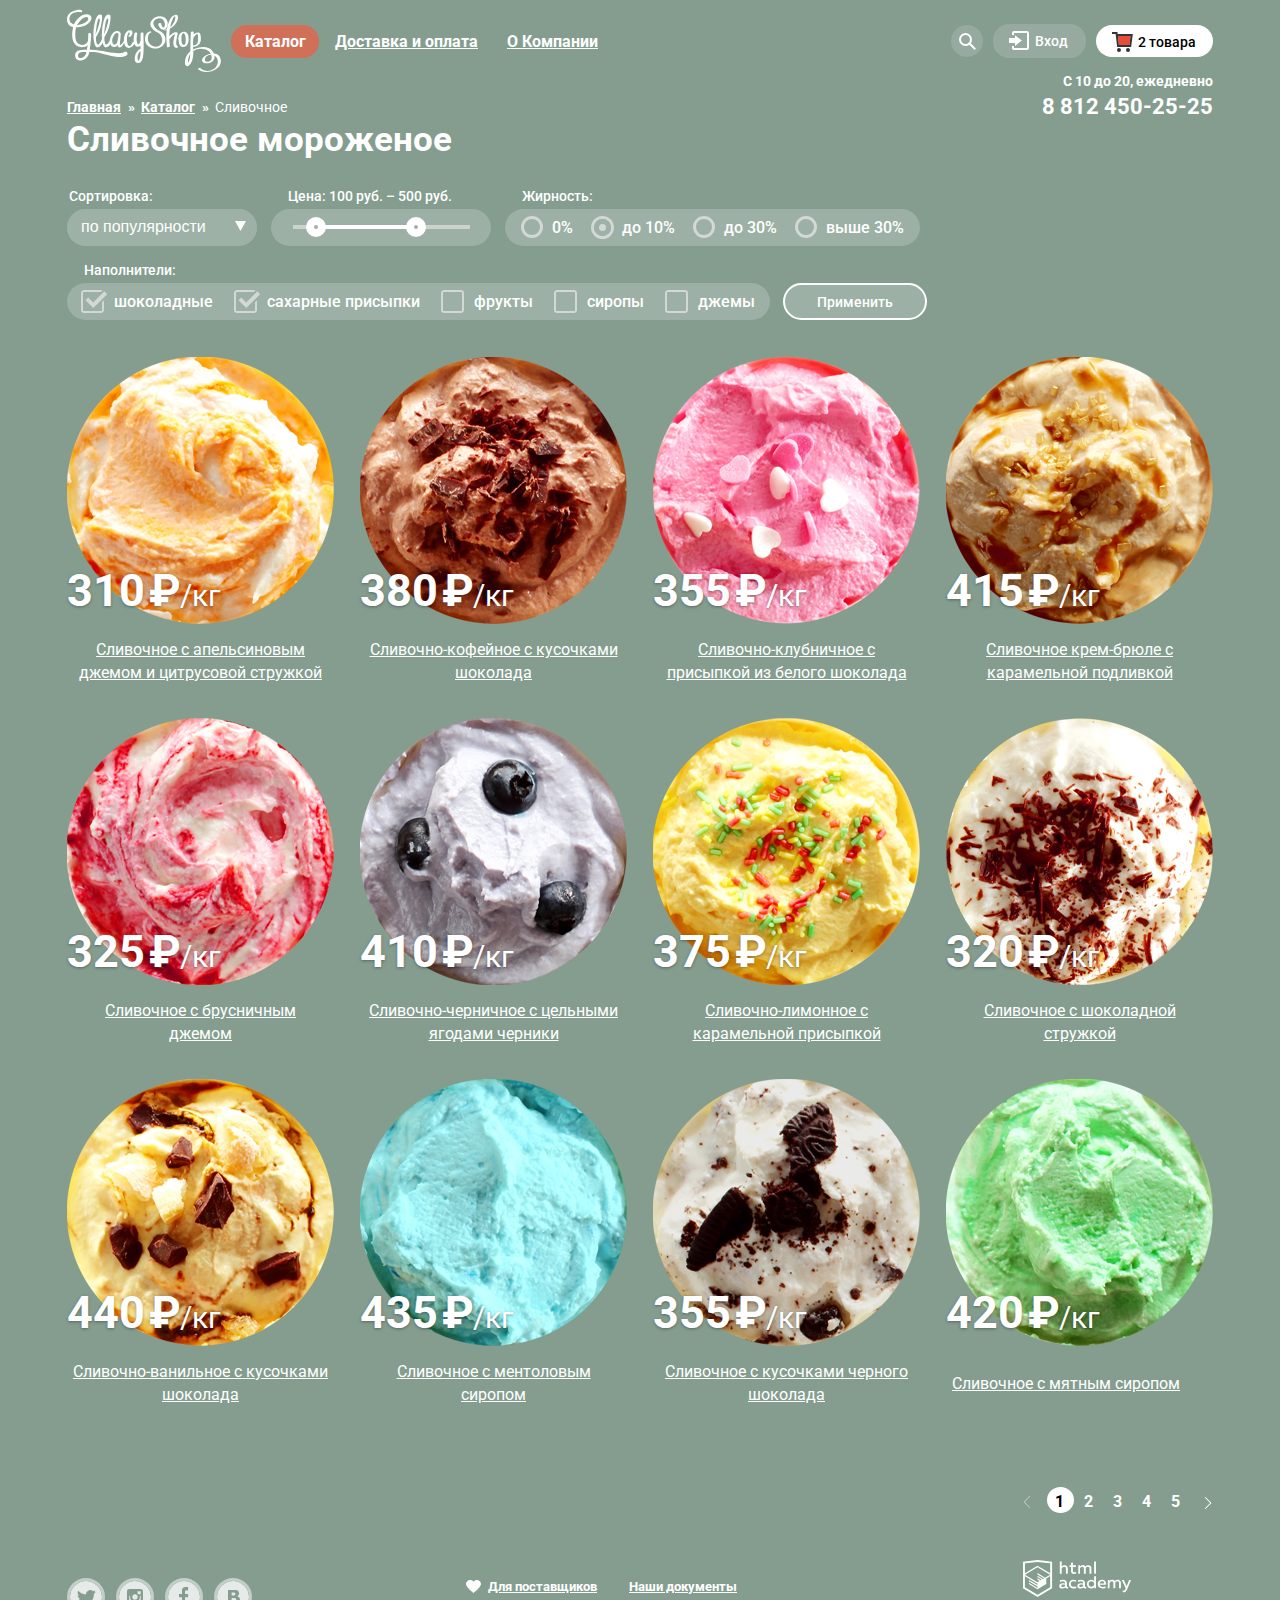
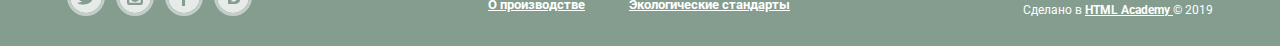
==== commit deb35c23: "19. Бонусное задание-на проверку" ====
--- a/catalog.html
+++ b/catalog.html
@@ -230,7 +230,7 @@
             <legend>Наполнители:</legend>
             <ul class="list-filter-fill">
               <li class="list-filter-fill-item">
-                <input class="visually-hidden" type="checkbox" name="chocolate" id="chocolate-id" >
+                <input class="visually-hidden" type="checkbox" name="chocolate" id="chocolate-id" checked>
                 <label for="chocolate-id">шоколадные</label>
               </li>
               <li class="list-filter-fill-item">
--- a/css/main.css
+++ b/css/main.css
@@ -674,9 +674,10 @@
 }
 
 /* Секция хитов продаж */
-.top-sellers-list {
+.top-sellers .top-sellers-list {
   position: relative;
   margin-bottom: 0px;
+  padding-bottom: 0px;
 }
 
 .top-sellers-list .product-item::before {
@@ -1140,17 +1141,19 @@
 .footer-social-item svg {
   width: 38px;
   height: 38px;
-  border: 3px solid rgba(255, 255, 255, 0.5);
+  border: 3px solid #c2cec7;
   border-radius: 50%;
 }
 
 .footer-social-item:hover path,
 .footer-social-item:focus path {
   fill: #ffffff;
+  border: 3px solid #dae2de;
 }
 
 .footer-social-item:active path {
   fill: #e9e9e9;
+  border: 3px solid #dae2de;
 }
 
 
@@ -1488,14 +1491,12 @@
 }
 
 /* сортировка */
-.filter-form .filter-sort {
-  width: 194px;
-  margin-right: 14px;
-  padding-left: 15px;
-  padding-top: 9px;
+.filter-form .filter-sort {  
+  margin-right: 14px;    
 }
 
 .filter-sort select {
+  width: 190px;
   font-size: 16px;
   line-height: 18px;
   font-weight: 500;
@@ -1505,31 +1506,40 @@
   background: #9db1a6;
   background-image: url("../img/icon-down-dir-white.svg");
   background-repeat: no-repeat;
-  background-position: 100% 4px;
-  padding-right: 17px;
+  background-position: 94% 12px;  
   cursor: pointer;
-}
-
-.filter-sort:hover select {
+  padding-top: 9px;
+  padding-bottom: 10px;
+  padding-left: 14px;    
+  border-radius: 19px;  
+  border: none;
+}
+
+.filter-sort select:hover {
   border: none;
   color: #000000;
   background-image: url("../img/icon-down-dir.svg");
   background-repeat: no-repeat;
-  background-position: 100% 3px;
-}
-
-/* .filter-sort:focus-within { 
-  background: #ffffff;
-} */
-
-.filter-sort:active select,
-.filter-sort:focus select {
+  background-position: 94% 12px;  
+  outline: none;
+  border: none;
+}
+
+.filter-sort select:focus {
+  color: #000000;
+  background: #ffffff;;    
+  background-image: url("../img/icon-down-dir.svg");
+  background-repeat: no-repeat;
+  background-position: 94% 12px; 
+  border: none;  
+  outline: none;
+}
+
+.filter-sort select:focus > option{
   border: none;
   color: #000000;
-  background: #ffffff;
-  background-image: url("../img/icon-down-dir.svg");
-  background-repeat: no-repeat;
-  background-position: 100% 3px;
+  background: #ffffff;  
+  outline: none;  
 }
 
 /* Цена */
@@ -1655,7 +1665,7 @@
   border: 3px solid #ffffff;
 }
 
-.list-filter-fat-item:disabled label::before {
+.list-filter-fat-item input:disabled+label::before {
   border: 3px solid rgba(225, 225, 225, 0.4);
 }
 
@@ -1746,7 +1756,7 @@
   background-position: center top;
 }
 
-.list-filter-fill-item:disabled label::before {
+.list-filter-fill-item input:disabled+label::before {
   background-image: url("../img/checkbox-disabled.svg");
   background-repeat: no-repeat;
   background-position: center top;
@@ -1784,8 +1794,7 @@
 
 /* карточки товаров */
 .catalog {
-  /* ВРЕМЕННАЯ ХРЕНЬ, ЕСТЬ ВОПРОС */
-  /* margin-top: -15px; */
+  padding-bottom: 14px;
 }
 
 .catalog-product {
@@ -1795,7 +1804,7 @@
   flex-wrap: wrap;
   margin: 0;
   padding: 0;
-  padding-bottom: 14px;
+  padding-bottom: 31px;
 }
 
 .product-item {
@@ -1968,7 +1977,7 @@
   background-repeat: no-repeat;
   background-position: center top;
   top: 9px;
-  left: -1px;
+  left: -3px;
   transform: scaleX(-1)
 }
 
@@ -1981,5 +1990,5 @@
   background-repeat: no-repeat;
   background-position: center top;
   top: 10px;
-  right: 8px;
-}
+  right: 1px;
+}
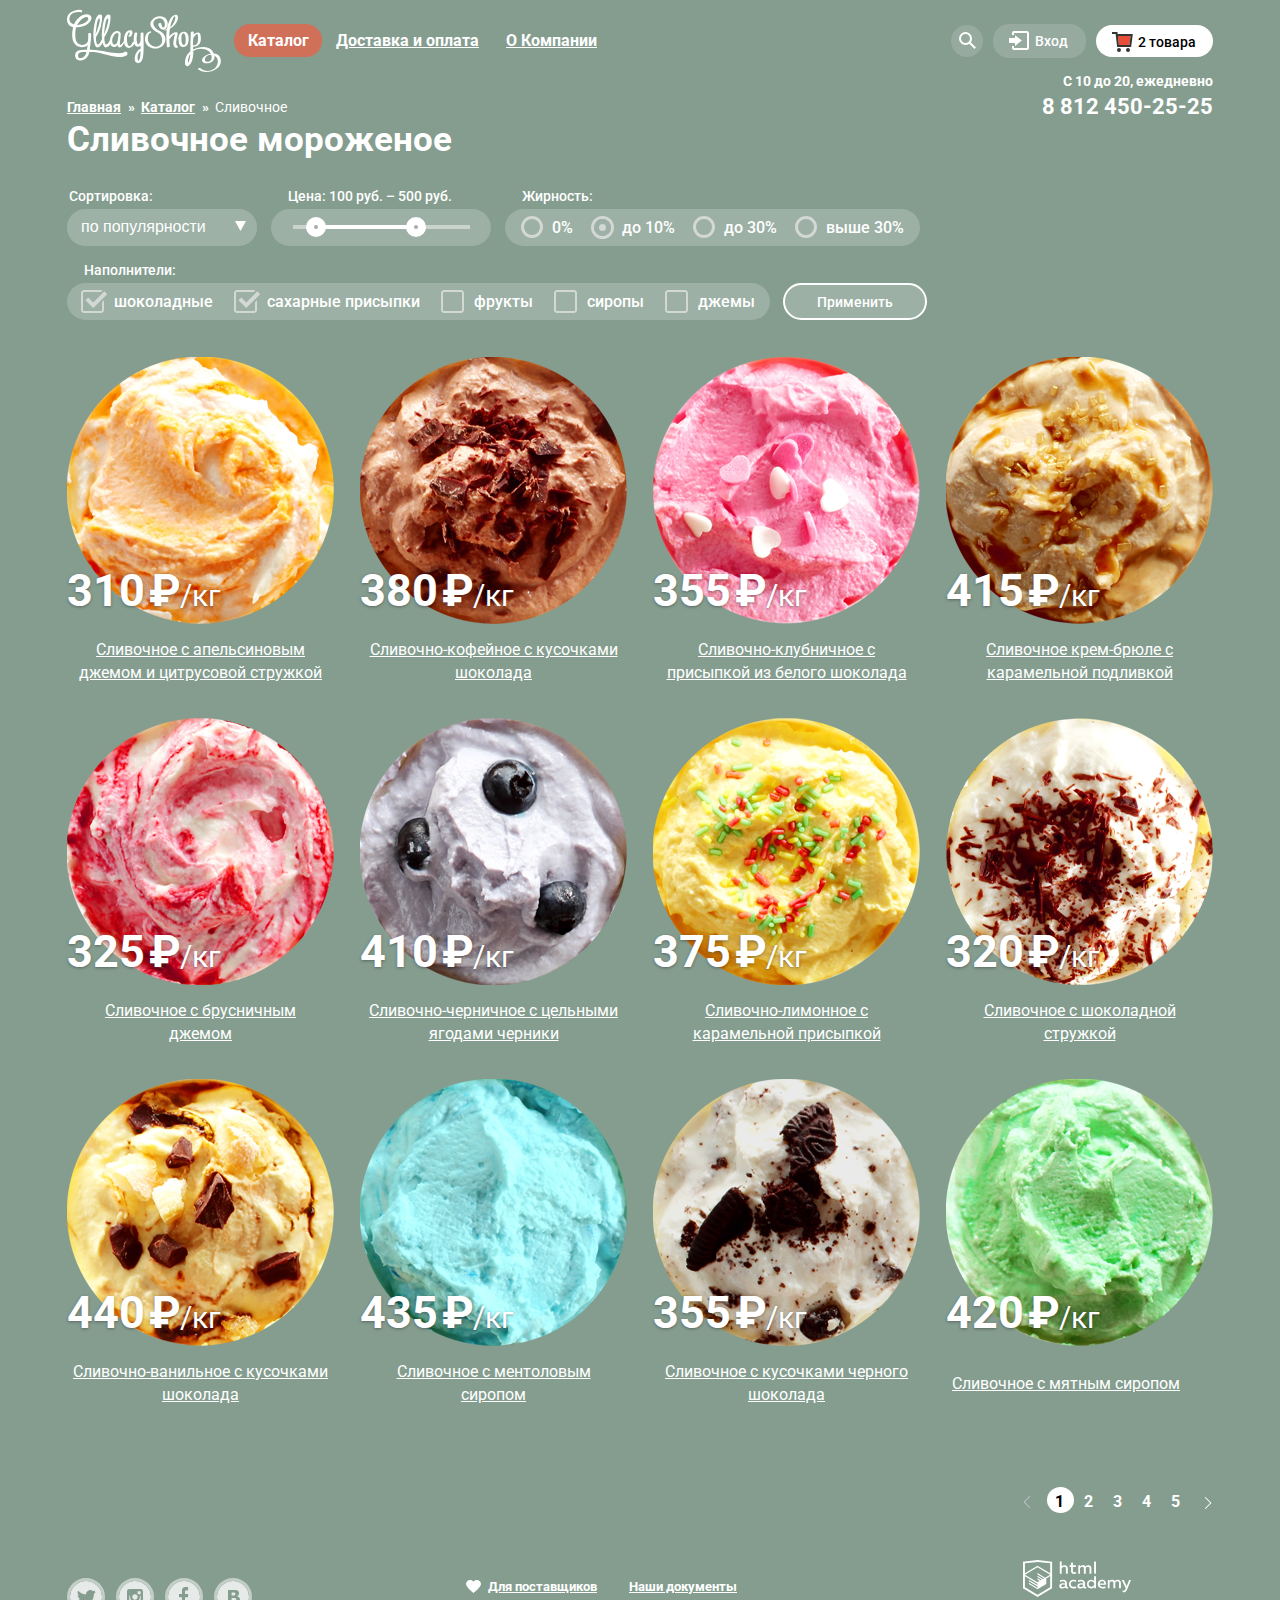
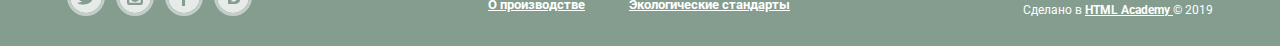
==== commit 2dd35232: "Merge branch 'master' of https://github.com/GaisinMD/792157-gllacy-24" ====
--- a/catalog.html
+++ b/catalog.html
@@ -14,147 +14,156 @@
   <div class="global-page-wrapper">
     <!-- Мейн хедер -->
     <header class="header-main container">
-      <!-- Навигационная панель -->
-      <nav class="main-navigation">
+      <div class="header-main-top">
         <!-- Логотип сайта -->
         <a class="main-logo" href="index.html">
           <img src="img/logo.svg" alt="Логотип Gllacy Shop" width="154" height="64">
         </a>
-        <!-- Меню навигации-левая часть -->
-        <ul class="site-nav-main">
-          <li>
-            <a class="site-nav-element site-nav-element-active" href="#">Каталог</a>
-            <!-- Выпадающее меню из главного меню Каталог СКРЫТО-->
-            <section class="submenu-catalog">
-              <h2 class="visually-hidden">Подменю пункта Каталог</h2>
-              <ul class="catalog-list">
-                <li class="catalog-item catalog-item-hot">
-                  <a href="#">Новинки</a>
-                </li>
-                <li class="catalog-item catalog-item-active">
-                  <a href="#">Сливочное</a>
-                </li>
-                <li class="catalog-item">
-                  <a href="#">Щербеты</a>
-                </li>
-                <li class="catalog-item">
-                  <a href="#">Фруктовый лед</a>
-                </li>
-                <li class="catalog-item">
-                  <a href="#">Мелорин</a>
-                </li>
-              </ul>
-            </section>
-          </li>
-          <li><a class="site-nav-element" href="#">Доставка и оплата</a></li>
-          <li><a class="site-nav-element" href="#">О Компании</a></li>
-        </ul>
-        <!-- Меню навигации-правая часть -->
-        <ul class="site-nav-other">
-          <li>
-            <a class="button-search" href="#"><span class="visually-hidden">Поиск</span>
-              <svg xmlns="http://www.w3.org/2000/svg" xmlns:xlink="http://www.w3.org/1999/xlink" width="17" height="17">
-                <path fill="#FFF" d="M16.958 15.527L11.75 10.32A6.455 6.455 0 0 0 13 6.5 6.5 6.5 0 1 0 6.5 13a6.465 6.465 0 0 0 3.839-1.263l5.205 5.204 1.414-1.414zM6.5 11C4.019 11 2 8.981 2 6.5S4.019 2 6.5 2 11 4.019 11 6.5 8.981 11 6.5 11z" /></svg>
-            </a>
-            <!-- Форма поиска -->
-            <div class="search">
-              <section class="section-search">
-                <h2 class="visually-hidden">Поиск</h2>
-                <form class="search-form" action="#" method="POST">
-                  <label class="visually-hidden" for="search-item-id">Поиск</label>
-                  <input type="text" id="search-item-id" name="search" value="" placeholder="Чего ищем?">
-                </form>
-              </section>
-            </div>
-          </li>
-          <li>
-            <a class="button-login" href="#">
-              <svg xmlns="http://www.w3.org/2000/svg" xmlns:xlink="http://www.w3.org/1999/xlink" width="21" height="19">
-                <g fill="#FFF">
-                  <path d="M6 14.875L12.917 9.5 6 4.125v2.917H-.042v4.917H6z" />
-                  <path d="M18 0H5C3.9 0 3 .9 3 2v2h2V2h13v15H5v-2H3v2c0 1.1.9 2 2 2h13c1.1 0 2-.9 2-2V2c0-1.1-.9-2-2-2z" />
-                </g>
-              </svg>
-              <span>Вход</span></a>
-            <!-- Форма логина -->
-            <div class="login">
-              <section class="section-login">
-                <h2 class="visually-hidden">Личный кабинет</h2>
-                <form class="login-form" action="#" method="POST">
-                  <p class="login-item">
-                    <label for="login-item-login" class="visually-hidden">Введите электронную почту</label>
-                    <input id="login-item-login" type="text" name="login" value="" placeholder="Электронная почта">
-                  </p>
-                  <p class="login-item">
-                    <label for="login-item-password" class="visually-hidden">Введите пароль</label>
-                    <input id="login-item-password" type="password" name="password" value="" placeholder="Пароль">
-                  </p>
-                  <button class="button button-login-form" type="submit">Войти</button>
-                  <p class="login-item-info">
-                    <a class="login-item-info-forget" href="#">Забыли пароль?</a>
-                    <a class="login-item-info-new-user" href="#">Новая регистрация</a>
-                  </p>
-                </form>
-              </section>
-            </div>
-          </li>
-          <!-- корзина -->
-          <li>
-            <a class="button-basket-active" href="#">
-              <svg xmlns="http://www.w3.org/2000/svg" width="21" height="20">
-                <path fill="#E84D37" d="M5.888 4.031L6.922 13h10.45l1.176-8.969z" />
-                <circle fill="#343434" cx="6.984" cy="18" r="2" />
-                <circle fill="#343434" cx="15.984" cy="18" r="2" />
-                <path fill="#343434" d="M5.657 2.031L5.422 0H0v2h3.64l1.5 13h13.988l1.699-12.969H5.657zM17.372 13H6.922L5.888 4.031h12.66L17.372 13z" /></svg>
-              <span>2 товара</span>
-            </a>
-            <!-- Всплывающая корзина -->
-            <div class="basket">
-              <section class="section-basket">
-                <h2 class="visually-hidden">Список товаров в корзине</h2>
-                <ul class="basket-list">
-                  <li class="basket-item">
-                    <a href="#">
-                      <img class="basket-item-image" src="img/ice-cream-icon-basket-1.png" alt="Пломбир с апельсиновым джемом"
-                        width="33" height="33">
-                      <span class="basket-item-name">Пломбир с апельсиновым джемом</span>
-                    </a>
-                    <div class="basket-weight-price">
-                      <span class="basket-item-weight">1,5 кг</span>
-                      <span class="basket-item-cross"> &times; </span>
-                      <span class="basket-item-x visually-hidden"> по цене за килограмм </span>
-                      <span class="basket-item-price">200 руб.</span>
-                      <span class="basket-item-total visually-hidden"> итого </span>
-                      <span class="basket-item-total-price">300 руб.</span>
-                    </div>
-                    <button type="button" class="delete-item">Удалить данную позицию</button>
+        <!-- Навигационная панель -->
+        <nav class="main-navigation">
+          <!-- Меню навигации-левая часть -->
+          <ul class="site-nav-main">
+            <li>
+              <a class="site-nav-element site-nav-element-active" href="#">Каталог</a>
+              <!-- Выпадающее меню из главного меню Каталог СКРЫТО-->
+              <section class="submenu-catalog">
+                <h2 class="visually-hidden">Подменю пункта Каталог</h2>
+                <ul class="catalog-list">
+                  <li class="catalog-item catalog-item-hot">
+                    <a href="#">Новинки</a>
                   </li>
-                  <li class="basket-item">
-                    <a href="#">
-                      <img class="basket-item-image" src="img/ice-cream-icon-basket-2.png" alt="Клубничный пломбир с присыпкой из белого шоколада"
-                        width="33" height="33">
-                      <span class="basket-item-name">Клубничный пломбир с присыпкой из белого шоколада</span>
-                    </a>
-                    <span class="basket-weight-price">
-                      <span class="basket-item-weight">1,5 кг</span>
-                      <span class="basket-item-cross"> &times; </span>
-                      <span class="basket-item-x visually-hidden"> по цене за килограмм </span>
-                      <span class="basket-item-price">300 руб.</span>
-                      <span class="basket-item-total visually-hidden"> итого </span>
-                      <span class="basket-item-total-price">450 руб.</span>
-                    </span>
-                    <button type="button" class="delete-item">Удалить данную позицию</button>
+                  <li class="catalog-item catalog-item-active">
+                    <a href="#">Сливочное</a>
+                  </li>
+                  <li class="catalog-item">
+                    <a href="#">Щербеты</a>
+                  </li>
+                  <li class="catalog-item">
+                    <a href="#">Фруктовый лед</a>
+                  </li>
+                  <li class="catalog-item">
+                    <a href="#">Мелорин</a>
                   </li>
                 </ul>
-                <div class="basket-bottom">
-                  <p class="basket-itog">Итого: 750 руб.</p>
-                  <button type="button" class="button button-modal-basket-list">Оформить заказ</button>
-                </div>
               </section>
-            </div>
-          </li>
-        </ul>
-      </nav>
+            </li>
+            <li><a class="site-nav-element" href="#">Доставка и оплата</a></li>
+            <li><a class="site-nav-element" href="#">О Компании</a></li>
+          </ul>
+          <!-- Меню навигации-правая часть -->
+          <ul class="site-nav-other">
+            <li>
+              <a class="button-search" href="#"><span class="visually-hidden">Поиск</span>
+                <svg xmlns="http://www.w3.org/2000/svg" xmlns:xlink="http://www.w3.org/1999/xlink" width="17"
+                  height="17">
+                  <path fill="#FFF"
+                    d="M16.958 15.527L11.75 10.32A6.455 6.455 0 0 0 13 6.5 6.5 6.5 0 1 0 6.5 13a6.465 6.465 0 0 0 3.839-1.263l5.205 5.204 1.414-1.414zM6.5 11C4.019 11 2 8.981 2 6.5S4.019 2 6.5 2 11 4.019 11 6.5 8.981 11 6.5 11z" />
+                </svg>
+              </a>
+              <!-- Форма поиска -->
+              <div class="search">
+                <section class="section-search">
+                  <h2 class="visually-hidden">Поиск</h2>
+                  <form class="search-form" action="#" method="POST">
+                    <label class="visually-hidden" for="search-item-id">Поиск</label>
+                    <input type="text" id="search-item-id" name="search" value="" placeholder="Чего ищем?">
+                  </form>
+                </section>
+              </div>
+            </li>
+            <li>
+              <a class="button-login" href="#">
+                <svg xmlns="http://www.w3.org/2000/svg" xmlns:xlink="http://www.w3.org/1999/xlink" width="21"
+                  height="19">
+                  <g fill="#FFF">
+                    <path d="M6 14.875L12.917 9.5 6 4.125v2.917H-.042v4.917H6z" />
+                    <path
+                      d="M18 0H5C3.9 0 3 .9 3 2v2h2V2h13v15H5v-2H3v2c0 1.1.9 2 2 2h13c1.1 0 2-.9 2-2V2c0-1.1-.9-2-2-2z" />
+                  </g>
+                </svg>
+                <span>Вход</span></a>
+              <!-- Форма логина -->
+              <div class="login">
+                <section class="section-login">
+                  <h2 class="visually-hidden">Личный кабинет</h2>
+                  <form class="login-form" action="#" method="POST">
+                    <p class="login-item">
+                      <label for="login-item-login" class="visually-hidden">Введите электронную почту</label>
+                      <input id="login-item-login" type="text" name="login" value="" placeholder="Электронная почта">
+                    </p>
+                    <p class="login-item">
+                      <label for="login-item-password" class="visually-hidden">Введите пароль</label>
+                      <input id="login-item-password" type="password" name="password" value="" placeholder="Пароль">
+                    </p>
+                    <button class="button button-login-form" type="submit">Войти</button>
+                    <p class="login-item-info">
+                      <a class="login-item-info-forget" href="#">Забыли пароль?</a>
+                      <a class="login-item-info-new-user" href="#">Новая регистрация</a>
+                    </p>
+                  </form>
+                </section>
+              </div>
+            </li>
+            <!-- корзина -->
+            <li>
+              <a class="button-basket-active" href="#">
+                <svg xmlns="http://www.w3.org/2000/svg" width="21" height="20">
+                  <path fill="#E84D37" d="M5.888 4.031L6.922 13h10.45l1.176-8.969z" />
+                  <circle fill="#343434" cx="6.984" cy="18" r="2" />
+                  <circle fill="#343434" cx="15.984" cy="18" r="2" />
+                  <path fill="#343434"
+                    d="M5.657 2.031L5.422 0H0v2h3.64l1.5 13h13.988l1.699-12.969H5.657zM17.372 13H6.922L5.888 4.031h12.66L17.372 13z" />
+                </svg>
+                <span>2 товара</span>
+              </a>
+              <!-- Всплывающая корзина -->
+              <div class="basket">
+                <section class="section-basket">
+                  <h2 class="visually-hidden">Список товаров в корзине</h2>
+                  <ul class="basket-list">
+                    <li class="basket-item">
+                      <a href="#">
+                        <img class="basket-item-image" src="img/ice-cream-icon-basket-1.png"
+                          alt="Пломбир с апельсиновым джемом" width="33" height="33">
+                        <span class="basket-item-name">Пломбир с апельсиновым джемом</span>
+                      </a>
+                      <div class="basket-weight-price">
+                        <span class="basket-item-weight">1,5 кг</span>
+                        <span class="basket-item-cross"> &times; </span>
+                        <span class="basket-item-x visually-hidden"> по цене за килограмм </span>
+                        <span class="basket-item-price">200 руб.</span>
+                        <span class="basket-item-total visually-hidden"> итого </span>
+                        <span class="basket-item-total-price">300 руб.</span>
+                      </div>
+                      <button type="button" class="delete-item">Удалить данную позицию</button>
+                    </li>
+                    <li class="basket-item">
+                      <a href="#">
+                        <img class="basket-item-image" src="img/ice-cream-icon-basket-2.png"
+                          alt="Клубничный пломбир с присыпкой из белого шоколада" width="33" height="33">
+                        <span class="basket-item-name">Клубничный пломбир с присыпкой из белого шоколада</span>
+                      </a>
+                      <span class="basket-weight-price">
+                        <span class="basket-item-weight">1,5 кг</span>
+                        <span class="basket-item-cross"> &times; </span>
+                        <span class="basket-item-x visually-hidden"> по цене за килограмм </span>
+                        <span class="basket-item-price">300 руб.</span>
+                        <span class="basket-item-total visually-hidden"> итого </span>
+                        <span class="basket-item-total-price">450 руб.</span>
+                      </span>
+                      <button type="button" class="delete-item">Удалить данную позицию</button>
+                    </li>
+                  </ul>
+                  <div class="basket-bottom">
+                    <p class="basket-itog">Итого: 750 руб.</p>
+                    <button type="button" class="button button-modal-basket-list">Оформить заказ</button>
+                  </div>
+                </section>
+              </div>
+            </li>
+          </ul>
+        </nav>
+      </div>
       <div class="header-contacts">
         <p class="header-contacts-time">С 10 до 20, ежедневно</p>
         <a class="header-contacts-phone" href="tel:88124502525">8 812 450-25-25</a>
@@ -194,13 +203,15 @@
             <div class="slider"></div>
             <div class="first-circle">
               <svg xmlns="http://www.w3.org/2000/svg" width="20" height="23" viewBox="0 0 20 23">
-                <path opacity=".3" fill="#ABABAB" d="M10 20C4.477 20 0 15.522 0 10v2c0 5.522 4.477 10 10 10 5.522 0 10-4.478 10-10v-2c0 5.522-4.478 10-10 10z" />
+                <path opacity=".3" fill="#ABABAB"
+                  d="M10 20C4.477 20 0 15.522 0 10v2c0 5.522 4.477 10 10 10 5.522 0 10-4.478 10-10v-2c0 5.522-4.478 10-10 10z" />
                 <circle fill="#FFF" cx="10" cy="10" r="10" />
                 <circle fill="#ABABAB" cx="10" cy="10" r="2" /></svg>
             </div>
             <div class="second-circle">
               <svg xmlns="http://www.w3.org/2000/svg" width="20" height="23" viewBox="0 0 20 23">
-                <path opacity=".3" fill="#ABABAB" d="M10 20C4.477 20 0 15.522 0 10v2c0 5.522 4.477 10 10 10 5.522 0 10-4.478 10-10v-2c0 5.522-4.478 10-10 10z" />
+                <path opacity=".3" fill="#ABABAB"
+                  d="M10 20C4.477 20 0 15.522 0 10v2c0 5.522 4.477 10 10 10 5.522 0 10-4.478 10-10v-2c0 5.522-4.478 10-10 10z" />
                 <circle fill="#FFF" cx="10" cy="10" r="10" />
                 <circle fill="#ABABAB" cx="10" cy="10" r="2" /></svg>
             </div>
@@ -259,7 +270,7 @@
       <section class="catalog">
         <!-- Скрытый заголовок -->
         <h2 class="visually-hidden">Каталог товаров</h2>
-        <ul class="catalog-product">
+        <ul class="catalog-product">                    
           <!-- Карточка товара -->
           <li class="product-item">
             <h3>
@@ -274,7 +285,7 @@
               <b class="product-item-currency">&#8381;</b>
               <span class="product-item-weight">/кг</span>
             </p>
-            <button class="button button-quick-view">Быстрый просмотр</button>
+            <a href="#" class="button button-quick-view">Быстрый просмотр</a>
           </li>
           <!-- Карточка товара -->
           <li class="product-item">
@@ -289,7 +300,7 @@
               <b class="product-item-currency">&#8381;</b>
               <span class="product-item-weight">/кг</span>
             </p>
-            <button class="button button-quick-view">Быстрый просмотр</button>
+            <a href="#" class="button button-quick-view">Быстрый просмотр</a>
           </li>
           <!-- Карточка товара -->
           <li class="product-item">
@@ -297,14 +308,15 @@
               <a class="product-item-title" href="#">Сливочно-клубничное с присыпкой из белого шоколада</a>
             </h3>
             <a class="product-item-image" href="#">
-              <img src="img/icecream3.png" alt="Сливочно-клубничное с присыпкой из белого шоколада" width="267" height="267">
+              <img src="img/icecream3.png" alt="Сливочно-клубничное с присыпкой из белого шоколада" width="267"
+                height="267">
             </a>
             <p class="product-item-price">
               <b class="product-item-money">355</b>
               <b class="product-item-currency">&#8381;</b>
               <span class="product-item-weight">/кг</span>
             </p>
-            <button class="button button-quick-view">Быстрый просмотр</button>
+            <a href="#" class="button button-quick-view">Быстрый просмотр</a>
           </li>
           <!-- Карточка товара -->
           <li class="product-item">
@@ -319,7 +331,7 @@
               <b class="product-item-currency">&#8381;</b>
               <span class="product-item-weight">/кг</span>
             </p>
-            <button class="button button-quick-view">Быстрый просмотр</button>
+            <a href="#" class="button button-quick-view">Быстрый просмотр</a>
           </li>
           <!-- Карточка товара -->
           <li class="product-item">
@@ -334,7 +346,7 @@
               <b class="product-item-currency">&#8381;</b>
               <span class="product-item-weight">/кг</span>
             </p>
-            <button class="button button-quick-view">Быстрый просмотр</button>
+            <a href="#" class="button button-quick-view">Быстрый просмотр</a>
           </li>
           <!-- Карточка товара -->
           <li class="product-item">
@@ -349,7 +361,7 @@
               <b class="product-item-currency">&#8381;</b>
               <span class="product-item-weight">/кг</span>
             </p>
-            <button class="button button-quick-view">Быстрый просмотр</button>
+            <a href="#" class="button button-quick-view">Быстрый просмотр</a>
           </li>
           <!-- Карточка товара -->
           <li class="product-item">
@@ -364,7 +376,7 @@
               <b class="product-item-currency">&#8381;</b>
               <span class="product-item-weight">/кг</span>
             </p>
-            <button class="button button-quick-view">Быстрый просмотр</button>
+            <a href="#" class="button button-quick-view">Быстрый просмотр</a>
           </li>
           <!-- Карточка товара -->
           <li class="product-item">
@@ -379,7 +391,7 @@
               <b class="product-item-currency">&#8381;</b>
               <span class="product-item-weight">/кг</span>
             </p>
-            <button class="button button-quick-view">Быстрый просмотр</button>
+            <a href="#" class="button button-quick-view">Быстрый просмотр</a>
           </li>
           <!-- Карточка товара -->
           <li class="product-item">
@@ -394,7 +406,7 @@
               <b class="product-item-currency">&#8381;</b>
               <span class="product-item-weight">/кг</span>
             </p>
-            <button class="button button-quick-view">Быстрый просмотр</button>
+            <a href="#" class="button button-quick-view">Быстрый просмотр</a>
           </li>
           <!-- Карточка товара -->
           <li class="product-item">
@@ -409,7 +421,7 @@
               <b class="product-item-currency">&#8381;</b>
               <span class="product-item-weight">/кг</span>
             </p>
-            <button class="button button-quick-view">Быстрый просмотр</button>
+            <a href="#" class="button button-quick-view">Быстрый просмотр</a>
           </li>
           <!-- Карточка товара -->
           <li class="product-item">
@@ -424,7 +436,7 @@
               <b class="product-item-currency">&#8381;</b>
               <span class="product-item-weight">/кг</span>
             </p>
-            <button class="button button-quick-view">Быстрый просмотр</button>
+            <a class="button button-quick-view">Быстрый просмотр</a>
           </li>
           <!-- Карточка товара -->
           <li class="product-item">
@@ -439,7 +451,7 @@
               <b class="product-item-currency">&#8381;</b>
               <span class="product-item-weight">/кг</span>
             </p>
-            <button class="button button-quick-view">Быстрый просмотр</button>
+            <a class="button button-quick-view">Быстрый просмотр</a>
           </li>
         </ul>
 
@@ -468,7 +480,8 @@
             <li class="footer-social-item">
               <a href="#"><span class="visually-hidden">Twitter</span>
                 <svg xmlns="http://www.w3.org/2000/svg" width="32" height="32">
-                  <path fill="#e6ebe9" d="M16 0C7.164 0 0 7.164 0 16c0 8.837 7.164 16 16 16 8.837 0 16-7.163 16-16 0-8.836-7.163-16-16-16zm7.944 12.809c-.251 6.516-3.463 10.832-10.992 10.702h-.486c-.447 0-4.543-.443-5.344-1.823 2.479.19 4.247-.406 5.12-1.136-1.048-.289-2.923-.461-3.251-2.848.384.104.618.221 1.299.113-1.307-.824-2.758-1.519-2.679-3.643.311.317 1.164.518 1.46.457-.768-.233-2.149-3.244-.974-4.781 1.984 1.79 4.075 3.482 7.804 3.643.227-2.214 1.24-3.699 3.168-4.325 1.84-.479 3.255.26 3.901 1.138.737-.224 1.453-.466 2.193-.685-.004.833-.569 1.463-.935 1.709.747.165 1.423-.475 1.423-.475-.184.963-1.094 1.725-1.707 1.954z" />
+                  <path fill="#e6ebe9"
+                    d="M16 0C7.164 0 0 7.164 0 16c0 8.837 7.164 16 16 16 8.837 0 16-7.163 16-16 0-8.836-7.163-16-16-16zm7.944 12.809c-.251 6.516-3.463 10.832-10.992 10.702h-.486c-.447 0-4.543-.443-5.344-1.823 2.479.19 4.247-.406 5.12-1.136-1.048-.289-2.923-.461-3.251-2.848.384.104.618.221 1.299.113-1.307-.824-2.758-1.519-2.679-3.643.311.317 1.164.518 1.46.457-.768-.233-2.149-3.244-.974-4.781 1.984 1.79 4.075 3.482 7.804 3.643.227-2.214 1.24-3.699 3.168-4.325 1.84-.479 3.255.26 3.901 1.138.737-.224 1.453-.466 2.193-.685-.004.833-.569 1.463-.935 1.709.747.165 1.423-.475 1.423-.475-.184.963-1.094 1.725-1.707 1.954z" />
                 </svg>
               </a>
             </li>
@@ -476,9 +489,12 @@
               <a href="#"><span class="visually-hidden">Instagramm</span>
                 <svg xmlns="http://www.w3.org/2000/svg" width="32" height="32">
                   <g fill="#e6ebe9">
-                    <path d="M20.916 16a4.938 4.938 0 1 1-9.877 0c0-.394.051-.773.138-1.14h-.897v6.838h11.396V14.86h-.897c.086.367.137.746.137 1.14z" />
-                    <path d="M15.978 18.659c1.466 0 2.659-1.193 2.659-2.659s-1.193-2.659-2.659-2.659c-1.466 0-2.659 1.193-2.659 2.659s1.192 2.659 2.659 2.659zM18.637 10.302h3.039v3.039h-3.039z" />
-                    <path d="M16 0C7.164 0 0 7.164 0 16c0 8.837 7.164 16 16 16 8.837 0 16-7.163 16-16 0-8.836-7.163-16-16-16zm7.955 21.698a2.285 2.285 0 0 1-2.279 2.279H10.279A2.285 2.285 0 0 1 8 21.698V10.302a2.286 2.286 0 0 1 2.279-2.279h11.396a2.286 2.286 0 0 1 2.279 2.279v11.396z" />
+                    <path
+                      d="M20.916 16a4.938 4.938 0 1 1-9.877 0c0-.394.051-.773.138-1.14h-.897v6.838h11.396V14.86h-.897c.086.367.137.746.137 1.14z" />
+                    <path
+                      d="M15.978 18.659c1.466 0 2.659-1.193 2.659-2.659s-1.193-2.659-2.659-2.659c-1.466 0-2.659 1.193-2.659 2.659s1.192 2.659 2.659 2.659zM18.637 10.302h3.039v3.039h-3.039z" />
+                    <path
+                      d="M16 0C7.164 0 0 7.164 0 16c0 8.837 7.164 16 16 16 8.837 0 16-7.163 16-16 0-8.836-7.163-16-16-16zm7.955 21.698a2.285 2.285 0 0 1-2.279 2.279H10.279A2.285 2.285 0 0 1 8 21.698V10.302a2.286 2.286 0 0 1 2.279-2.279h11.396a2.286 2.286 0 0 1 2.279 2.279v11.396z" />
                   </g>
                 </svg>
               </a>
@@ -486,7 +502,8 @@
             <li class="footer-social-item">
               <a href="#"><span class="visually-hidden">Facebook</span>
                 <svg xmlns="http://www.w3.org/2000/svg" width="32" height="32">
-                  <path fill="#e6ebe9" d="M16 0C7.164 0 0 7.163 0 16s7.164 16 16 16c8.837 0 16-7.164 16-16S24.837 0 16 0zm4.062 9.455h-3.021v3.444h3.021v3.445h-3.021v8.61H14.02v-8.61H11v-3.445h3.021V9.455c0-1.902 1.353-3.445 3.021-3.445h3.021v3.445z" />
+                  <path fill="#e6ebe9"
+                    d="M16 0C7.164 0 0 7.163 0 16s7.164 16 16 16c8.837 0 16-7.164 16-16S24.837 0 16 0zm4.062 9.455h-3.021v3.444h3.021v3.445h-3.021v8.61H14.02v-8.61H11v-3.445h3.021V9.455c0-1.902 1.353-3.445 3.021-3.445h3.021v3.445z" />
                 </svg>
               </a>
             </li>
@@ -494,8 +511,10 @@
               <a href="#"><span class="visually-hidden">Вконтакте</span>
                 <svg xmlns="http://www.w3.org/2000/svg" width="32" height="32">
                   <g fill="#e6ebe9">
-                    <path d="M16.637 14.495c.402-.019.719-.082.951-.188.326-.145.54-.33.641-.559.101-.229.15-.496.15-.797 0-.232-.058-.465-.174-.697-.116-.232-.322-.405-.617-.517-.264-.1-.592-.155-.984-.165a76.242 76.242 0 0 0-1.652-.014h-.339v2.965h.565c.571 0 1.057-.009 1.459-.028zM18.118 17.084c-.282-.081-.672-.125-1.166-.132a127.97 127.97 0 0 0-1.55-.009h-.79v3.493h.264c1.014 0 1.74-.003 2.18-.009a3.2 3.2 0 0 0 1.212-.245c.377-.157.633-.364.774-.625s.214-.562.214-.9c0-.446-.088-.788-.261-1.03-.17-.241-.464-.423-.877-.543z" />
-                    <path d="M16 0C7.164 0 0 7.164 0 16c0 8.837 7.164 16 16 16 8.837 0 16-7.163 16-16 0-8.836-7.163-16-16-16zm6.602 20.531a3.73 3.73 0 0 1-1.124 1.327c-.552.415-1.161.71-1.823.886s-1.501.264-2.519.264h-6.121V8.987h5.443c1.13 0 1.957.038 2.48.113a5.126 5.126 0 0 1 1.561.5c.533.27.929.632 1.189 1.087.26.455.392.975.392 1.558 0 .678-.179 1.278-.536 1.795-.358.518-.863.92-1.517 1.208v.075c.917.182 1.642.559 2.179 1.13.537.571.807 1.325.807 2.261 0 .678-.138 1.283-.411 1.817z" />
+                    <path
+                      d="M16.637 14.495c.402-.019.719-.082.951-.188.326-.145.54-.33.641-.559.101-.229.15-.496.15-.797 0-.232-.058-.465-.174-.697-.116-.232-.322-.405-.617-.517-.264-.1-.592-.155-.984-.165a76.242 76.242 0 0 0-1.652-.014h-.339v2.965h.565c.571 0 1.057-.009 1.459-.028zM18.118 17.084c-.282-.081-.672-.125-1.166-.132a127.97 127.97 0 0 0-1.55-.009h-.79v3.493h.264c1.014 0 1.74-.003 2.18-.009a3.2 3.2 0 0 0 1.212-.245c.377-.157.633-.364.774-.625s.214-.562.214-.9c0-.446-.088-.788-.261-1.03-.17-.241-.464-.423-.877-.543z" />
+                    <path
+                      d="M16 0C7.164 0 0 7.164 0 16c0 8.837 7.164 16 16 16 8.837 0 16-7.163 16-16 0-8.836-7.163-16-16-16zm6.602 20.531a3.73 3.73 0 0 1-1.124 1.327c-.552.415-1.161.71-1.823.886s-1.501.264-2.519.264h-6.121V8.987h5.443c1.13 0 1.957.038 2.48.113a5.126 5.126 0 0 1 1.561.5c.533.27.929.632 1.189 1.087.26.455.392.975.392 1.558 0 .678-.179 1.278-.536 1.795-.358.518-.863.92-1.517 1.208v.075c.917.182 1.642.559 2.179 1.13.537.571.807 1.325.807 2.261 0 .678-.138 1.283-.411 1.817z" />
                   </g>
                 </svg>
               </a>
@@ -516,31 +535,42 @@
         <!-- Копирайт -->
         <div class="footer-copyright">
           <a href="https://htmlacademy.ru/intensive/htmlcss">
-            <?xml version="1.0" encoding="utf-8"?>
-            <svg id="Layer_1" data-name="Layer 1" viewBox="0 0 113.47000122070312 38.689998626708984" xmlns="http://www.w3.org/2000/svg">
+            <svg id="Layer_1" data-name="Layer 1" viewBox="0 0 113.47000122070312 38.689998626708984"
+              xmlns="http://www.w3.org/2000/svg">
               <title>logo_name</title>
-              <path d="M401.93,351.51a2.07,2.07,0,0,0,.58-0.11v1.4a3.41,3.41,0,0,1-1.24.22,1.75,1.75,0,0,1-1.75-1,5.08,5.08,0,0,1-3.3,1.13c-1.59,0-3.06-.87-3.06-2.68,0-2.24,2.08-2.93,3.9-2.93a11.63,11.63,0,0,1,2.28.26v-0.31c0-1.09-.8-1.86-2.3-1.86a7.79,7.79,0,0,0-3.15.67v-1.79a10.72,10.72,0,0,1,3.35-.58c2.48,0,4,1.18,4,3.83v3.14A0.57,0.57,0,0,0,401.93,351.51Zm-6.76-1.19a1.42,1.42,0,0,0,1.64,1.29,3.56,3.56,0,0,0,2.53-1V349.1a10.21,10.21,0,0,0-1.9-.22C396.34,348.89,395.17,349.23,395.17,350.33Z"
-                transform="translate(-355.09 -323.29)" fill="#fff" />
-              <path d="M408.15,343.91a5.29,5.29,0,0,1,2.7.67v1.79a4.28,4.28,0,0,0-2.42-.73,2.89,2.89,0,1,0,0,5.76,5.26,5.26,0,0,0,2.55-.67v1.8a6.58,6.58,0,0,1-2.9.6,4.42,4.42,0,0,1-4.72-4.54A4.54,4.54,0,0,1,408.15,343.91Z"
-                transform="translate(-355.09 -323.29)" fill="#fff" />
-              <path d="M420.93,351.51a2.07,2.07,0,0,0,.58-0.11v1.4a3.41,3.41,0,0,1-1.24.22,1.75,1.75,0,0,1-1.75-1,5.08,5.08,0,0,1-3.3,1.13c-1.59,0-3.06-.87-3.06-2.68,0-2.24,2.08-2.93,3.9-2.93a11.63,11.63,0,0,1,2.28.26v-0.31c0-1.09-.8-1.86-2.3-1.86a7.79,7.79,0,0,0-3.15.67v-1.79a10.72,10.72,0,0,1,3.35-.58c2.48,0,4,1.18,4,3.83v3.14A0.57,0.57,0,0,0,420.93,351.51Zm-6.76-1.19a1.42,1.42,0,0,0,1.64,1.29,3.56,3.56,0,0,0,2.53-1V349.1a10.21,10.21,0,0,0-1.9-.22C415.33,348.89,414.17,349.23,414.17,350.33Z"
-                transform="translate(-355.09 -323.29)" fill="#fff" />
-              <path d="M431.76,340.14V352.9H430v-1.39a4.07,4.07,0,0,1-3.35,1.62,4.62,4.62,0,0,1,0-9.22,4,4,0,0,1,3.15,1.37v-5.14h2ZM427,345.62a2.9,2.9,0,0,0,0,5.8,3,3,0,0,0,2.79-1.84v-2.13A3.06,3.06,0,0,0,427,345.62Z"
-                transform="translate(-355.09 -323.29)" fill="#fff" />
-              <path d="M438.08,343.91c3.48,0,4.68,2.81,4.12,5.34h-6.58c0.22,1.57,1.75,2.22,3.35,2.22a6.41,6.41,0,0,0,2.77-.62v1.68a7.5,7.5,0,0,1-3.14.6c-2.68,0-5-1.53-5-4.61A4.39,4.39,0,0,1,438.08,343.91Zm0.09,1.62a2.39,2.39,0,0,0-2.57,2.26h4.85A2.06,2.06,0,0,0,438.17,345.53Z"
-                transform="translate(-355.09 -323.29)" fill="#fff" />
-              <path d="M444.19,352.9v-8.75h1.73v1.09a4,4,0,0,1,2.92-1.33,3,3,0,0,1,2.73,1.4,4.33,4.33,0,0,1,3.06-1.4,3.21,3.21,0,0,1,3.32,3.52v5.47h-2v-5.41a1.67,1.67,0,0,0-1.73-1.84,2.94,2.94,0,0,0-2.17,1.18c0,0.2,0,.4,0,0.6v5.47h-2v-5.41a1.67,1.67,0,0,0-1.73-1.84,3.11,3.11,0,0,0-2.32,1.35v5.91h-2Z"
-                transform="translate(-355.09 -323.29)" fill="#fff" />
-              <path d="M466.56,344.15h2l-4.1,9.93c-0.95,2.28-2.19,3-3.52,3a5,5,0,0,1-1.15-.15v-1.66a3,3,0,0,0,.89.13c0.95,0,1.66-.67,2.17-2l0.18-.44-4.16-8.82H461l3,6.6Z"
-                transform="translate(-355.09 -323.29)" fill="#fff" />
-              <path d="M395.75,324.82v5a4,4,0,0,1,2.83-1.2,3.41,3.41,0,0,1,3.61,3.57v5.41h-2v-5.16a1.9,1.9,0,0,0-2-2.1,3.08,3.08,0,0,0-2.44,1.46v5.8h-2V324.82h2Z"
-                transform="translate(-355.09 -323.29)" fill="#fff" />
-              <path d="M407.52,325.71v3.12h3.17v1.71h-3.17v4c0,1.15.53,1.53,1.66,1.53a4.71,4.71,0,0,0,1.77-.35v1.68a7.14,7.14,0,0,1-2.35.38,2.68,2.68,0,0,1-3-2.88v-4.38H404v-1.71h1.57v-2.64Z"
-                transform="translate(-355.09 -323.29)" fill="#fff" />
-              <path d="M413.19,337.58v-8.75h1.73v1.09a4,4,0,0,1,2.92-1.33,3,3,0,0,1,2.73,1.4,4.33,4.33,0,0,1,3.06-1.4,3.21,3.21,0,0,1,3.32,3.52v5.47h-2v-5.41a1.67,1.67,0,0,0-1.73-1.84,2.94,2.94,0,0,0-2.17,1.18c0,0.2,0,.4,0,0.6v5.47h-2v-5.41a1.67,1.67,0,0,0-1.73-1.84,3.11,3.11,0,0,0-2.32,1.35v5.91h-2Z"
+              <path
+                d="M401.93,351.51a2.07,2.07,0,0,0,.58-0.11v1.4a3.41,3.41,0,0,1-1.24.22,1.75,1.75,0,0,1-1.75-1,5.08,5.08,0,0,1-3.3,1.13c-1.59,0-3.06-.87-3.06-2.68,0-2.24,2.08-2.93,3.9-2.93a11.63,11.63,0,0,1,2.28.26v-0.31c0-1.09-.8-1.86-2.3-1.86a7.79,7.79,0,0,0-3.15.67v-1.79a10.72,10.72,0,0,1,3.35-.58c2.48,0,4,1.18,4,3.83v3.14A0.57,0.57,0,0,0,401.93,351.51Zm-6.76-1.19a1.42,1.42,0,0,0,1.64,1.29,3.56,3.56,0,0,0,2.53-1V349.1a10.21,10.21,0,0,0-1.9-.22C396.34,348.89,395.17,349.23,395.17,350.33Z"
+                transform="translate(-355.09 -323.29)" fill="#fff" />
+              <path
+                d="M408.15,343.91a5.29,5.29,0,0,1,2.7.67v1.79a4.28,4.28,0,0,0-2.42-.73,2.89,2.89,0,1,0,0,5.76,5.26,5.26,0,0,0,2.55-.67v1.8a6.58,6.58,0,0,1-2.9.6,4.42,4.42,0,0,1-4.72-4.54A4.54,4.54,0,0,1,408.15,343.91Z"
+                transform="translate(-355.09 -323.29)" fill="#fff" />
+              <path
+                d="M420.93,351.51a2.07,2.07,0,0,0,.58-0.11v1.4a3.41,3.41,0,0,1-1.24.22,1.75,1.75,0,0,1-1.75-1,5.08,5.08,0,0,1-3.3,1.13c-1.59,0-3.06-.87-3.06-2.68,0-2.24,2.08-2.93,3.9-2.93a11.63,11.63,0,0,1,2.28.26v-0.31c0-1.09-.8-1.86-2.3-1.86a7.79,7.79,0,0,0-3.15.67v-1.79a10.72,10.72,0,0,1,3.35-.58c2.48,0,4,1.18,4,3.83v3.14A0.57,0.57,0,0,0,420.93,351.51Zm-6.76-1.19a1.42,1.42,0,0,0,1.64,1.29,3.56,3.56,0,0,0,2.53-1V349.1a10.21,10.21,0,0,0-1.9-.22C415.33,348.89,414.17,349.23,414.17,350.33Z"
+                transform="translate(-355.09 -323.29)" fill="#fff" />
+              <path
+                d="M431.76,340.14V352.9H430v-1.39a4.07,4.07,0,0,1-3.35,1.62,4.62,4.62,0,0,1,0-9.22,4,4,0,0,1,3.15,1.37v-5.14h2ZM427,345.62a2.9,2.9,0,0,0,0,5.8,3,3,0,0,0,2.79-1.84v-2.13A3.06,3.06,0,0,0,427,345.62Z"
+                transform="translate(-355.09 -323.29)" fill="#fff" />
+              <path
+                d="M438.08,343.91c3.48,0,4.68,2.81,4.12,5.34h-6.58c0.22,1.57,1.75,2.22,3.35,2.22a6.41,6.41,0,0,0,2.77-.62v1.68a7.5,7.5,0,0,1-3.14.6c-2.68,0-5-1.53-5-4.61A4.39,4.39,0,0,1,438.08,343.91Zm0.09,1.62a2.39,2.39,0,0,0-2.57,2.26h4.85A2.06,2.06,0,0,0,438.17,345.53Z"
+                transform="translate(-355.09 -323.29)" fill="#fff" />
+              <path
+                d="M444.19,352.9v-8.75h1.73v1.09a4,4,0,0,1,2.92-1.33,3,3,0,0,1,2.73,1.4,4.33,4.33,0,0,1,3.06-1.4,3.21,3.21,0,0,1,3.32,3.52v5.47h-2v-5.41a1.67,1.67,0,0,0-1.73-1.84,2.94,2.94,0,0,0-2.17,1.18c0,0.2,0,.4,0,0.6v5.47h-2v-5.41a1.67,1.67,0,0,0-1.73-1.84,3.11,3.11,0,0,0-2.32,1.35v5.91h-2Z"
+                transform="translate(-355.09 -323.29)" fill="#fff" />
+              <path
+                d="M466.56,344.15h2l-4.1,9.93c-0.95,2.28-2.19,3-3.52,3a5,5,0,0,1-1.15-.15v-1.66a3,3,0,0,0,.89.13c0.95,0,1.66-.67,2.17-2l0.18-.44-4.16-8.82H461l3,6.6Z"
+                transform="translate(-355.09 -323.29)" fill="#fff" />
+              <path
+                d="M395.75,324.82v5a4,4,0,0,1,2.83-1.2,3.41,3.41,0,0,1,3.61,3.57v5.41h-2v-5.16a1.9,1.9,0,0,0-2-2.1,3.08,3.08,0,0,0-2.44,1.46v5.8h-2V324.82h2Z"
+                transform="translate(-355.09 -323.29)" fill="#fff" />
+              <path
+                d="M407.52,325.71v3.12h3.17v1.71h-3.17v4c0,1.15.53,1.53,1.66,1.53a4.71,4.71,0,0,0,1.77-.35v1.68a7.14,7.14,0,0,1-2.35.38,2.68,2.68,0,0,1-3-2.88v-4.38H404v-1.71h1.57v-2.64Z"
+                transform="translate(-355.09 -323.29)" fill="#fff" />
+              <path
+                d="M413.19,337.58v-8.75h1.73v1.09a4,4,0,0,1,2.92-1.33,3,3,0,0,1,2.73,1.4,4.33,4.33,0,0,1,3.06-1.4,3.21,3.21,0,0,1,3.32,3.52v5.47h-2v-5.41a1.67,1.67,0,0,0-1.73-1.84,2.94,2.94,0,0,0-2.17,1.18c0,0.2,0,.4,0,0.6v5.47h-2v-5.41a1.67,1.67,0,0,0-1.73-1.84,3.11,3.11,0,0,0-2.32,1.35v5.91h-2Z"
                 transform="translate(-355.09 -323.29)" fill="#fff" />
               <rect x="74.72" y="1.52" width="1.95" height="12.76" fill="#fff" />
-              <path d="M370.53,323.31l-0.16,0-15.28,1.6v28L370.37,362l15.28-9.09v-28Zm13.12,28.45-13.28,7.9-13.28-7.9V340.28l13.22,7.87,0,1.43-9.07-5.4v1.38l9.11,5.47,0,1.46-9.1-5.42v1.38l9.11,5.47h0l9.19-5.5v-1.39h0v-4.52l4.1-2.45v11.67Zm0-13.16L380,340.74h0l-1.68,1-8-4.76v1.38l6.84,4.07-0.06,0-0.15.09-1,.57-5.64-3.36v1.38l4.45,2.65-1.05.7,0,0-3.36-2v1.38l2.21,1.3-2.25,1.35-13.16-7.82,13.17-7.92h0Zm0-1.39-13.35-7.87h0l-13.2,7.86v-10.5l13.28-1.39,13.28,1.39v10.51Z"
+              <path
+                d="M370.53,323.31l-0.16,0-15.28,1.6v28L370.37,362l15.28-9.09v-28Zm13.12,28.45-13.28,7.9-13.28-7.9V340.28l13.22,7.87,0,1.43-9.07-5.4v1.38l9.11,5.47,0,1.46-9.1-5.42v1.38l9.11,5.47h0l9.19-5.5v-1.39h0v-4.52l4.1-2.45v11.67Zm0-13.16L380,340.74h0l-1.68,1-8-4.76v1.38l6.84,4.07-0.06,0-0.15.09-1,.57-5.64-3.36v1.38l4.45,2.65-1.05.7,0,0-3.36-2v1.38l2.21,1.3-2.25,1.35-13.16-7.82,13.17-7.92h0Zm0-1.39-13.35-7.87h0l-13.2,7.86v-10.5l13.28-1.39,13.28,1.39v10.51Z"
                 transform="translate(-355.09 -323.29)" fill="#fff" />
             </svg>
           </a>
@@ -552,4 +582,4 @@
 </body>
 
 
-</html>
+</html>--- a/css/main.css
+++ b/css/main.css
@@ -84,19 +84,17 @@
   cursor: pointer;
 }
 
-
 /* Хедер */
-/* Главное меню */
-.main-navigation {
-  display: flex;
-  flex-wrap: wrap;
-  padding-top: 9px;
+.header-main-top {
+  display: flex;  
+  justify-content: flex-start;
 }
 
 /* Лого */
 .main-logo {
-  margin-right: 10px;
+  margin-right: 13px;
   line-height: 0;
+  padding-top: 9px;
 }
 
 .main-logo img {
@@ -106,6 +104,14 @@
   height: 64px;
 }
 
+
+/* Главное меню */
+.main-navigation {
+  display: flex;
+  flex-wrap: wrap; 
+  width: 979px; 
+}
+
 /* Главное меню */
 .site-nav-main,
 .site-nav-other {
@@ -114,13 +120,16 @@
   align-items: center;
   list-style: none;
   margin: 0;
-  padding: 0;
+  padding: 0;  
+}
+
+.site-nav-main {
+  padding-top: 7px;
 }
 
 .site-nav-element {
   font-size: 16px;
   line-height: 18px;
-  margin-right: 2px;
   padding-left: 14px;
   padding-top: 7px;
   padding-bottom: 7px;
@@ -183,8 +192,8 @@
   line-height: 16px;
   font-weight: normal;
   color: #000000;
-  padding-left: 20px;
-  padding-right: 20px;
+  padding-left: 18px;
+  padding-right: 22px;
   padding-top: 8px;
   padding-bottom: 7px;
   text-decoration: none;
@@ -227,7 +236,11 @@
 
 /* Правое главное меню */
 .site-nav-other {
+  /* padding-left: 355px; */
+  /* min-width: 260px; */
+  
   margin-left: auto;
+  padding-top: 8px;
 }
 
 .site-nav-other a {
@@ -304,6 +317,7 @@
   width: 311px;
   height: 44px;
   padding-left: 15px;
+  padding-right: 15px;
   margin: 20px 15px;
   border: 1px solid #d3d3d2;
   border-radius: 4px;
@@ -393,6 +407,7 @@
   width: 241px;
   height: 44px;
   padding-left: 15px;
+  padding-right: 15px;
   margin-left: 19px;
   margin-top: 20px;
   margin-right: 17px;
@@ -860,6 +875,7 @@
   line-height: 24px;
   font-weight: bold;
   padding-left: 15px;
+  padding-right: 15px;
   width: 368px;
   height: 44px;
   border: 1px solid rgba(178, 178, 178, 0.52);
@@ -899,6 +915,13 @@
   width: 100%;
   /* важно */
   height: 430px;
+}
+
+.map-and-adress iframe{
+  width: 100%;  
+  height: 100%;
+  border: 0;
+  
 }
 
 .adress-container {
@@ -1024,6 +1047,7 @@
   width: 267px;
   height: 44px;
   padding-left: 15px;
+  padding-right: 15px;
   border: 1px solid #d3d3d2;
   border-radius: 4px;
 }
@@ -1057,6 +1081,8 @@
   font-weight: bold;
   padding-left: 15px;
   padding-top: 10px;
+  padding-right: 15px;
+  padding-bottom: 10px;
   border: 1px solid #d3d3d2;
   border-radius: 4px;
 }
@@ -1350,6 +1376,7 @@
   background-image: url("../img/x-small.svg");
   background-position: top center;
   background-repeat: no-repeat;
+  padding: 0;
   margin-right: 9px;
   margin-top: 27px;
   cursor: pointer;
@@ -1525,7 +1552,7 @@
   border: none;
 }
 
-.filter-sort select:focus {
+.filter-sort select:focus:hover {
   color: #000000;
   background: #ffffff;;    
   background-image: url("../img/icon-down-dir.svg");
@@ -1533,13 +1560,6 @@
   background-position: 94% 12px; 
   border: none;  
   outline: none;
-}
-
-.filter-sort select:focus > option{
-  border: none;
-  color: #000000;
-  background: #ffffff;  
-  outline: none;  
 }
 
 /* Цена */
@@ -1679,7 +1699,8 @@
   top: 0px;
 }
 
-.list-filter-fat-item:hover input:checked+label::before {
+.list-filter-fat-item:hover input:checked+label::before,
+.list-filter-fat-item input:focus+label::before {
   background-color: #ffffff;
   width: 17px;
   height: 17px;
@@ -1736,7 +1757,8 @@
   top: -3px;
 }
 
-.list-filter-fill-item:hover label::before {
+.list-filter-fill-item:hover label::before,
+.list-filter-fill-item input:focus+label::before {
   background-image: url("../img/checkbox-hover.svg");
   background-repeat: no-repeat;
   background-position: center top;
@@ -1749,7 +1771,8 @@
   background-position: center top;
 }
 
-.list-filter-fill-item:hover input:checked+label::before {
+.list-filter-fill-item:hover input:checked:not(:disabled)+label::before,
+.list-filter-fill-item input:checked:not(:disabled):focus+label::before {
   width: 27px;
   background-image: url("../img/checkbox-on-hover.svg");
   background-repeat: no-repeat;
@@ -1858,6 +1881,7 @@
   color: #fefefe;
   margin-left: auto;
   margin-right: auto;
+  padding-top: 10px;
 }
 
 .product-item h3 {
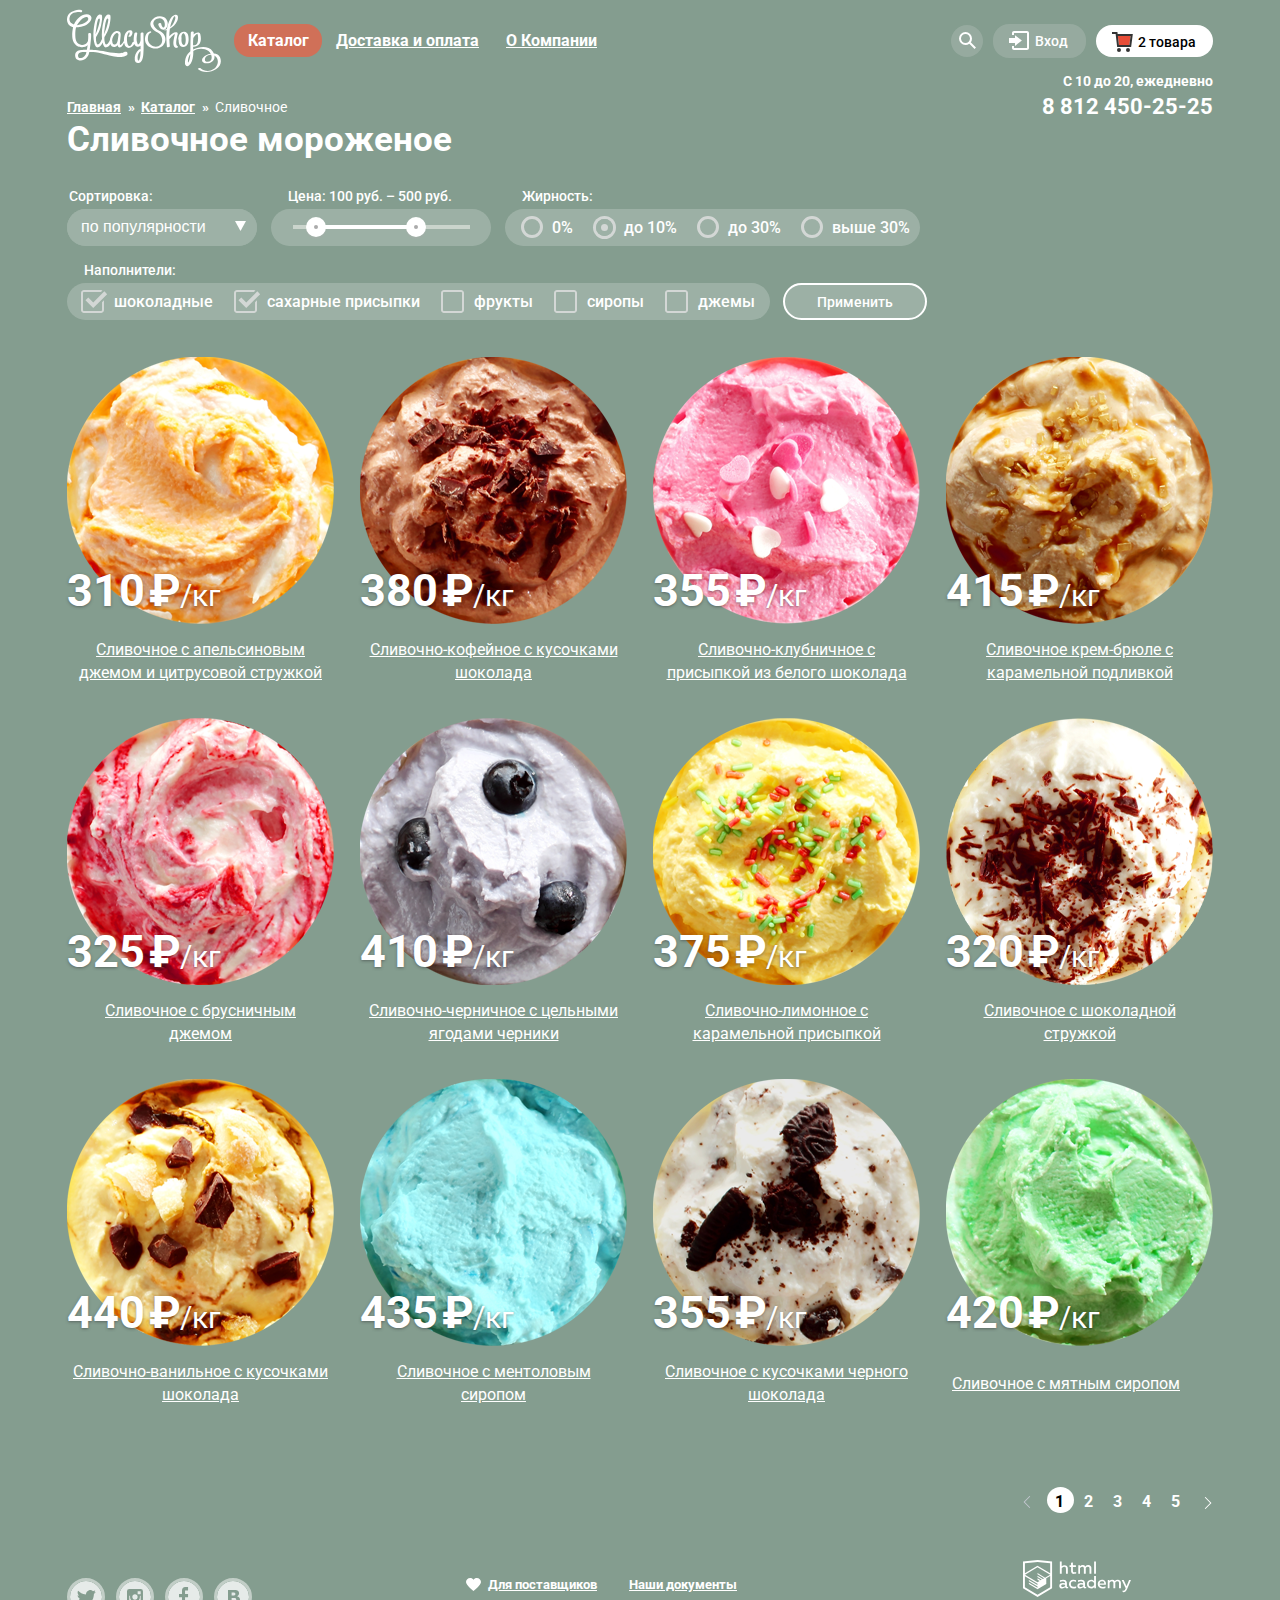
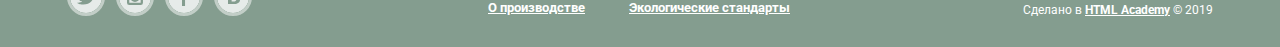
==== commit a83e1bf6: "Предзащита-2" ====
--- a/catalog.html
+++ b/catalog.html
@@ -10,28 +10,38 @@
 </head>
 
 <body class="catalog-page">
+
   <!-- Оболочка САЙТА! -->
   <div class="global-page-wrapper">
+
     <!-- Мейн хедер -->
     <header class="header-main container">
+
+      <!-- Оболочка верхней части хедера - Логотип и главное меню -->
       <div class="header-main-top">
+
         <!-- Логотип сайта -->
         <a class="main-logo" href="index.html">
           <img src="img/logo.svg" alt="Логотип Gllacy Shop" width="154" height="64">
         </a>
-        <!-- Навигационная панель -->
+
+        <!-- Главное меню -->
         <nav class="main-navigation">
+
           <!-- Меню навигации-левая часть -->
           <ul class="site-nav-main">
+
+            <!-- Пункт меню Каталог - АКТИВНЫЙ -->
             <li>
               <a class="site-nav-element site-nav-element-active" href="#">Каталог</a>
-              <!-- Выпадающее меню из главного меню Каталог СКРЫТО-->
+              <!-- Выпадающее меню из главного меню Каталог -->
               <section class="submenu-catalog">
                 <h2 class="visually-hidden">Подменю пункта Каталог</h2>
                 <ul class="catalog-list">
                   <li class="catalog-item catalog-item-hot">
                     <a href="#">Новинки</a>
                   </li>
+                  <!-- АКТИВНЫЙ пункт -->
                   <li class="catalog-item catalog-item-active">
                     <a href="#">Сливочное</a>
                   </li>
@@ -47,20 +57,26 @@
                 </ul>
               </section>
             </li>
+
+            <!-- Пункт меню Доставка и оплата -->
             <li><a class="site-nav-element" href="#">Доставка и оплата</a></li>
+
+            <!-- Пункт меню О компании -->
             <li><a class="site-nav-element" href="#">О Компании</a></li>
           </ul>
-          <!-- Меню навигации-правая часть -->
+
+
+          <!-- Пользовательское меню-правая часть -->
           <ul class="site-nav-other">
+
+            <!-- Пункт пользовательского меню - Поиск -->
             <li>
               <a class="button-search" href="#"><span class="visually-hidden">Поиск</span>
-                <svg xmlns="http://www.w3.org/2000/svg" xmlns:xlink="http://www.w3.org/1999/xlink" width="17"
-                  height="17">
-                  <path fill="#FFF"
-                    d="M16.958 15.527L11.75 10.32A6.455 6.455 0 0 0 13 6.5 6.5 6.5 0 1 0 6.5 13a6.465 6.465 0 0 0 3.839-1.263l5.205 5.204 1.414-1.414zM6.5 11C4.019 11 2 8.981 2 6.5S4.019 2 6.5 2 11 4.019 11 6.5 8.981 11 6.5 11z" />
+                <svg xmlns="http://www.w3.org/2000/svg" xmlns:xlink="http://www.w3.org/1999/xlink" width="17" height="17">
+                  <path fill="#FFF" d="M16.958 15.527L11.75 10.32A6.455 6.455 0 0 0 13 6.5 6.5 6.5 0 1 0 6.5 13a6.465 6.465 0 0 0 3.839-1.263l5.205 5.204 1.414-1.414zM6.5 11C4.019 11 2 8.981 2 6.5S4.019 2 6.5 2 11 4.019 11 6.5 8.981 11 6.5 11z" />
                 </svg>
               </a>
-              <!-- Форма поиска -->
+              <!-- Выпадающая форма поиска -->
               <div class="search">
                 <section class="section-search">
                   <h2 class="visually-hidden">Поиск</h2>
@@ -71,18 +87,18 @@
                 </section>
               </div>
             </li>
+
+            <!-- Пункт пользовательского меню - Логин -->
             <li>
               <a class="button-login" href="#">
-                <svg xmlns="http://www.w3.org/2000/svg" xmlns:xlink="http://www.w3.org/1999/xlink" width="21"
-                  height="19">
+                <svg xmlns="http://www.w3.org/2000/svg" xmlns:xlink="http://www.w3.org/1999/xlink" width="21" height="19">
                   <g fill="#FFF">
                     <path d="M6 14.875L12.917 9.5 6 4.125v2.917H-.042v4.917H6z" />
-                    <path
-                      d="M18 0H5C3.9 0 3 .9 3 2v2h2V2h13v15H5v-2H3v2c0 1.1.9 2 2 2h13c1.1 0 2-.9 2-2V2c0-1.1-.9-2-2-2z" />
+                    <path d="M18 0H5C3.9 0 3 .9 3 2v2h2V2h13v15H5v-2H3v2c0 1.1.9 2 2 2h13c1.1 0 2-.9 2-2V2c0-1.1-.9-2-2-2z" />
                   </g>
                 </svg>
                 <span>Вход</span></a>
-              <!-- Форма логина -->
+              <!-- Выпадающая форма логина -->
               <div class="login">
                 <section class="section-login">
                   <h2 class="visually-hidden">Личный кабинет</h2>
@@ -104,27 +120,28 @@
                 </section>
               </div>
             </li>
-            <!-- корзина -->
+
+            <!-- Пункт пользовательского меню - Корзина - АКТИВНАЯ -->
             <li>
               <a class="button-basket-active" href="#">
                 <svg xmlns="http://www.w3.org/2000/svg" width="21" height="20">
                   <path fill="#E84D37" d="M5.888 4.031L6.922 13h10.45l1.176-8.969z" />
                   <circle fill="#343434" cx="6.984" cy="18" r="2" />
                   <circle fill="#343434" cx="15.984" cy="18" r="2" />
-                  <path fill="#343434"
-                    d="M5.657 2.031L5.422 0H0v2h3.64l1.5 13h13.988l1.699-12.969H5.657zM17.372 13H6.922L5.888 4.031h12.66L17.372 13z" />
+                  <path fill="#343434" d="M5.657 2.031L5.422 0H0v2h3.64l1.5 13h13.988l1.699-12.969H5.657zM17.372 13H6.922L5.888 4.031h12.66L17.372 13z" />
                 </svg>
                 <span>2 товара</span>
               </a>
-              <!-- Всплывающая корзина -->
+              <!-- Выпадающая корзина -->
               <div class="basket">
                 <section class="section-basket">
                   <h2 class="visually-hidden">Список товаров в корзине</h2>
                   <ul class="basket-list">
+                    <!-- Первый товар -->
                     <li class="basket-item">
                       <a href="#">
-                        <img class="basket-item-image" src="img/ice-cream-icon-basket-1.png"
-                          alt="Пломбир с апельсиновым джемом" width="33" height="33">
+                        <img class="basket-item-image" src="img/ice-cream-icon-basket-1.png" alt="Пломбир с апельсиновым джемом"
+                          width="33" height="33">
                         <span class="basket-item-name">Пломбир с апельсиновым джемом</span>
                       </a>
                       <div class="basket-weight-price">
@@ -137,10 +154,11 @@
                       </div>
                       <button type="button" class="delete-item">Удалить данную позицию</button>
                     </li>
+                    <!-- Второй товар -->
                     <li class="basket-item">
                       <a href="#">
-                        <img class="basket-item-image" src="img/ice-cream-icon-basket-2.png"
-                          alt="Клубничный пломбир с присыпкой из белого шоколада" width="33" height="33">
+                        <img class="basket-item-image" src="img/ice-cream-icon-basket-2.png" alt="Клубничный пломбир с присыпкой из белого шоколада"
+                          width="33" height="33">
                         <span class="basket-item-name">Клубничный пломбир с присыпкой из белого шоколада</span>
                       </a>
                       <span class="basket-weight-price">
@@ -154,27 +172,36 @@
                       <button type="button" class="delete-item">Удалить данную позицию</button>
                     </li>
                   </ul>
+
                   <div class="basket-bottom">
                     <p class="basket-itog">Итого: 750 руб.</p>
                     <button type="button" class="button button-modal-basket-list">Оформить заказ</button>
                   </div>
+
                 </section>
               </div>
+
             </li>
+
           </ul>
         </nav>
       </div>
+
+      <!-- Нижняя часть хэдера - телефон и время -->
       <div class="header-contacts">
         <p class="header-contacts-time">С 10 до 20, ежедневно</p>
         <a class="header-contacts-phone" href="tel:88124502525">8 812 450-25-25</a>
       </div>
     </header>
 
+
     <!-- Мейн -->
     <main class="container-main container">
+
+      <!-- Блок заголовка и хлебных крошек навигационной панели магазина -->
       <div class="wraper-header-menu">
         <h1 class="main-head-catalog">Сливочное мороженое</h1>
-        <!-- Навигационная панель магазина -->
+        <!-- Навигационная панель магазина - хлебные крошки -->
         <nav class="shop-menu">
           <ul class="shop-menu-list">
             <li class="shop-menu-item"><a href="index.html">Главная</a></li>
@@ -189,6 +216,7 @@
       <section class="form-filters">
         <h2 class="visually-hidden">Форма фильтров</h2>
         <form class="filter-form" action="#" method="GET">
+          <!-- Сортировка -->
           <fieldset class=filter-sort>
             <legend>Сортировка:</legend>
             <select name="sort" id="sort">
@@ -198,24 +226,24 @@
               <option value="fat">по жирности</option>
             </select>
           </fieldset>
+          <!-- Цены -->
           <fieldset class="filter-price">
             <legend>Цена: 100 руб. – 500 руб.</legend>
             <div class="slider"></div>
             <div class="first-circle">
               <svg xmlns="http://www.w3.org/2000/svg" width="20" height="23" viewBox="0 0 20 23">
-                <path opacity=".3" fill="#ABABAB"
-                  d="M10 20C4.477 20 0 15.522 0 10v2c0 5.522 4.477 10 10 10 5.522 0 10-4.478 10-10v-2c0 5.522-4.478 10-10 10z" />
+                <path opacity=".3" fill="#ABABAB" d="M10 20C4.477 20 0 15.522 0 10v2c0 5.522 4.477 10 10 10 5.522 0 10-4.478 10-10v-2c0 5.522-4.478 10-10 10z" />
                 <circle fill="#FFF" cx="10" cy="10" r="10" />
                 <circle fill="#ABABAB" cx="10" cy="10" r="2" /></svg>
             </div>
             <div class="second-circle">
               <svg xmlns="http://www.w3.org/2000/svg" width="20" height="23" viewBox="0 0 20 23">
-                <path opacity=".3" fill="#ABABAB"
-                  d="M10 20C4.477 20 0 15.522 0 10v2c0 5.522 4.477 10 10 10 5.522 0 10-4.478 10-10v-2c0 5.522-4.478 10-10 10z" />
+                <path opacity=".3" fill="#ABABAB" d="M10 20C4.477 20 0 15.522 0 10v2c0 5.522 4.477 10 10 10 5.522 0 10-4.478 10-10v-2c0 5.522-4.478 10-10 10z" />
                 <circle fill="#FFF" cx="10" cy="10" r="10" />
                 <circle fill="#ABABAB" cx="10" cy="10" r="2" /></svg>
             </div>
           </fieldset>
+          <!-- Жирность -->
           <fieldset class="filter-fat">
             <legend>Жирность:</legend>
             <ul class="list-filter-fat">
@@ -237,6 +265,7 @@
               </li>
             </ul>
           </fieldset>
+          <!-- Наполнители -->
           <fieldset class="filter-fill">
             <legend>Наполнители:</legend>
             <ul class="list-filter-fill">
@@ -262,6 +291,7 @@
               </li>
             </ul>
           </fieldset>
+          <!-- Кнопка отправки формы -->
           <button type="submit" class="button-filter-form">Применить</button>
         </form>
       </section>
@@ -270,7 +300,7 @@
       <section class="catalog">
         <!-- Скрытый заголовок -->
         <h2 class="visually-hidden">Каталог товаров</h2>
-        <ul class="catalog-product">                    
+        <ul class="catalog-product">
           <!-- Карточка товара -->
           <li class="product-item">
             <h3>
@@ -308,8 +338,7 @@
               <a class="product-item-title" href="#">Сливочно-клубничное с присыпкой из белого шоколада</a>
             </h3>
             <a class="product-item-image" href="#">
-              <img src="img/icecream3.png" alt="Сливочно-клубничное с присыпкой из белого шоколада" width="267"
-                height="267">
+              <img src="img/icecream3.png" alt="Сливочно-клубничное с присыпкой из белого шоколада" width="267" height="267">
             </a>
             <p class="product-item-price">
               <b class="product-item-money">355</b>
@@ -455,7 +484,7 @@
           </li>
         </ul>
 
-        <!-- Переключтели -->
+        <!-- Переключтели (пагинация)-->
         <div class="paginator-wrapper">
           <ul class="catalog-paginator-list">
             <li class="paginator-item"><a>Назад</a></li>
@@ -472,114 +501,78 @@
     </main>
 
     <!-- Мейн футер -->
-    <footer>
-      <div class="footer-container container">
-        <!-- Соцсети -->
-        <div class="footer-social">
-          <ul class="footer-social-list">
-            <li class="footer-social-item">
-              <a href="#"><span class="visually-hidden">Twitter</span>
-                <svg xmlns="http://www.w3.org/2000/svg" width="32" height="32">
-                  <path fill="#e6ebe9"
-                    d="M16 0C7.164 0 0 7.164 0 16c0 8.837 7.164 16 16 16 8.837 0 16-7.163 16-16 0-8.836-7.163-16-16-16zm7.944 12.809c-.251 6.516-3.463 10.832-10.992 10.702h-.486c-.447 0-4.543-.443-5.344-1.823 2.479.19 4.247-.406 5.12-1.136-1.048-.289-2.923-.461-3.251-2.848.384.104.618.221 1.299.113-1.307-.824-2.758-1.519-2.679-3.643.311.317 1.164.518 1.46.457-.768-.233-2.149-3.244-.974-4.781 1.984 1.79 4.075 3.482 7.804 3.643.227-2.214 1.24-3.699 3.168-4.325 1.84-.479 3.255.26 3.901 1.138.737-.224 1.453-.466 2.193-.685-.004.833-.569 1.463-.935 1.709.747.165 1.423-.475 1.423-.475-.184.963-1.094 1.725-1.707 1.954z" />
-                </svg>
-              </a>
-            </li>
-            <li class="footer-social-item">
-              <a href="#"><span class="visually-hidden">Instagramm</span>
-                <svg xmlns="http://www.w3.org/2000/svg" width="32" height="32">
-                  <g fill="#e6ebe9">
-                    <path
-                      d="M20.916 16a4.938 4.938 0 1 1-9.877 0c0-.394.051-.773.138-1.14h-.897v6.838h11.396V14.86h-.897c.086.367.137.746.137 1.14z" />
-                    <path
-                      d="M15.978 18.659c1.466 0 2.659-1.193 2.659-2.659s-1.193-2.659-2.659-2.659c-1.466 0-2.659 1.193-2.659 2.659s1.192 2.659 2.659 2.659zM18.637 10.302h3.039v3.039h-3.039z" />
-                    <path
-                      d="M16 0C7.164 0 0 7.164 0 16c0 8.837 7.164 16 16 16 8.837 0 16-7.163 16-16 0-8.836-7.163-16-16-16zm7.955 21.698a2.285 2.285 0 0 1-2.279 2.279H10.279A2.285 2.285 0 0 1 8 21.698V10.302a2.286 2.286 0 0 1 2.279-2.279h11.396a2.286 2.286 0 0 1 2.279 2.279v11.396z" />
-                  </g>
-                </svg>
-              </a>
-            </li>
-            <li class="footer-social-item">
-              <a href="#"><span class="visually-hidden">Facebook</span>
-                <svg xmlns="http://www.w3.org/2000/svg" width="32" height="32">
-                  <path fill="#e6ebe9"
-                    d="M16 0C7.164 0 0 7.163 0 16s7.164 16 16 16c8.837 0 16-7.164 16-16S24.837 0 16 0zm4.062 9.455h-3.021v3.444h3.021v3.445h-3.021v8.61H14.02v-8.61H11v-3.445h3.021V9.455c0-1.902 1.353-3.445 3.021-3.445h3.021v3.445z" />
-                </svg>
-              </a>
-            </li>
-            <li class="footer-social-item">
-              <a href="#"><span class="visually-hidden">Вконтакте</span>
-                <svg xmlns="http://www.w3.org/2000/svg" width="32" height="32">
-                  <g fill="#e6ebe9">
-                    <path
-                      d="M16.637 14.495c.402-.019.719-.082.951-.188.326-.145.54-.33.641-.559.101-.229.15-.496.15-.797 0-.232-.058-.465-.174-.697-.116-.232-.322-.405-.617-.517-.264-.1-.592-.155-.984-.165a76.242 76.242 0 0 0-1.652-.014h-.339v2.965h.565c.571 0 1.057-.009 1.459-.028zM18.118 17.084c-.282-.081-.672-.125-1.166-.132a127.97 127.97 0 0 0-1.55-.009h-.79v3.493h.264c1.014 0 1.74-.003 2.18-.009a3.2 3.2 0 0 0 1.212-.245c.377-.157.633-.364.774-.625s.214-.562.214-.9c0-.446-.088-.788-.261-1.03-.17-.241-.464-.423-.877-.543z" />
-                    <path
-                      d="M16 0C7.164 0 0 7.164 0 16c0 8.837 7.164 16 16 16 8.837 0 16-7.163 16-16 0-8.836-7.163-16-16-16zm6.602 20.531a3.73 3.73 0 0 1-1.124 1.327c-.552.415-1.161.71-1.823.886s-1.501.264-2.519.264h-6.121V8.987h5.443c1.13 0 1.957.038 2.48.113a5.126 5.126 0 0 1 1.561.5c.533.27.929.632 1.189 1.087.26.455.392.975.392 1.558 0 .678-.179 1.278-.536 1.795-.358.518-.863.92-1.517 1.208v.075c.917.182 1.642.559 2.179 1.13.537.571.807 1.325.807 2.261 0 .678-.138 1.283-.411 1.817z" />
-                  </g>
-                </svg>
-              </a>
-            </li>
-          </ul>
-        </div>
-        <!-- Документы -->
-        <div class="footer-documents">
-          <ul class="footer-documents-list-left">
-            <li class="footer-documents-item-heart"><a href="#">Для поставщиков</a></li>
-            <li class="footer-documents-item"><a href="#">О производстве</a></li>
-          </ul>
-          <ul class="footer-documents-list-right">
-            <li class="footer-documents-item"><a href="#">Наши документы</a></li>
-            <li class="footer-documents-item"><a href="#">Экологические стандарты</a></li>
-          </ul>
-        </div>
-        <!-- Копирайт -->
-        <div class="footer-copyright">
-          <a href="https://htmlacademy.ru/intensive/htmlcss">
-            <svg id="Layer_1" data-name="Layer 1" viewBox="0 0 113.47000122070312 38.689998626708984"
-              xmlns="http://www.w3.org/2000/svg">
-              <title>logo_name</title>
-              <path
-                d="M401.93,351.51a2.07,2.07,0,0,0,.58-0.11v1.4a3.41,3.41,0,0,1-1.24.22,1.75,1.75,0,0,1-1.75-1,5.08,5.08,0,0,1-3.3,1.13c-1.59,0-3.06-.87-3.06-2.68,0-2.24,2.08-2.93,3.9-2.93a11.63,11.63,0,0,1,2.28.26v-0.31c0-1.09-.8-1.86-2.3-1.86a7.79,7.79,0,0,0-3.15.67v-1.79a10.72,10.72,0,0,1,3.35-.58c2.48,0,4,1.18,4,3.83v3.14A0.57,0.57,0,0,0,401.93,351.51Zm-6.76-1.19a1.42,1.42,0,0,0,1.64,1.29,3.56,3.56,0,0,0,2.53-1V349.1a10.21,10.21,0,0,0-1.9-.22C396.34,348.89,395.17,349.23,395.17,350.33Z"
-                transform="translate(-355.09 -323.29)" fill="#fff" />
-              <path
-                d="M408.15,343.91a5.29,5.29,0,0,1,2.7.67v1.79a4.28,4.28,0,0,0-2.42-.73,2.89,2.89,0,1,0,0,5.76,5.26,5.26,0,0,0,2.55-.67v1.8a6.58,6.58,0,0,1-2.9.6,4.42,4.42,0,0,1-4.72-4.54A4.54,4.54,0,0,1,408.15,343.91Z"
-                transform="translate(-355.09 -323.29)" fill="#fff" />
-              <path
-                d="M420.93,351.51a2.07,2.07,0,0,0,.58-0.11v1.4a3.41,3.41,0,0,1-1.24.22,1.75,1.75,0,0,1-1.75-1,5.08,5.08,0,0,1-3.3,1.13c-1.59,0-3.06-.87-3.06-2.68,0-2.24,2.08-2.93,3.9-2.93a11.63,11.63,0,0,1,2.28.26v-0.31c0-1.09-.8-1.86-2.3-1.86a7.79,7.79,0,0,0-3.15.67v-1.79a10.72,10.72,0,0,1,3.35-.58c2.48,0,4,1.18,4,3.83v3.14A0.57,0.57,0,0,0,420.93,351.51Zm-6.76-1.19a1.42,1.42,0,0,0,1.64,1.29,3.56,3.56,0,0,0,2.53-1V349.1a10.21,10.21,0,0,0-1.9-.22C415.33,348.89,414.17,349.23,414.17,350.33Z"
-                transform="translate(-355.09 -323.29)" fill="#fff" />
-              <path
-                d="M431.76,340.14V352.9H430v-1.39a4.07,4.07,0,0,1-3.35,1.62,4.62,4.62,0,0,1,0-9.22,4,4,0,0,1,3.15,1.37v-5.14h2ZM427,345.62a2.9,2.9,0,0,0,0,5.8,3,3,0,0,0,2.79-1.84v-2.13A3.06,3.06,0,0,0,427,345.62Z"
-                transform="translate(-355.09 -323.29)" fill="#fff" />
-              <path
-                d="M438.08,343.91c3.48,0,4.68,2.81,4.12,5.34h-6.58c0.22,1.57,1.75,2.22,3.35,2.22a6.41,6.41,0,0,0,2.77-.62v1.68a7.5,7.5,0,0,1-3.14.6c-2.68,0-5-1.53-5-4.61A4.39,4.39,0,0,1,438.08,343.91Zm0.09,1.62a2.39,2.39,0,0,0-2.57,2.26h4.85A2.06,2.06,0,0,0,438.17,345.53Z"
-                transform="translate(-355.09 -323.29)" fill="#fff" />
-              <path
-                d="M444.19,352.9v-8.75h1.73v1.09a4,4,0,0,1,2.92-1.33,3,3,0,0,1,2.73,1.4,4.33,4.33,0,0,1,3.06-1.4,3.21,3.21,0,0,1,3.32,3.52v5.47h-2v-5.41a1.67,1.67,0,0,0-1.73-1.84,2.94,2.94,0,0,0-2.17,1.18c0,0.2,0,.4,0,0.6v5.47h-2v-5.41a1.67,1.67,0,0,0-1.73-1.84,3.11,3.11,0,0,0-2.32,1.35v5.91h-2Z"
-                transform="translate(-355.09 -323.29)" fill="#fff" />
-              <path
-                d="M466.56,344.15h2l-4.1,9.93c-0.95,2.28-2.19,3-3.52,3a5,5,0,0,1-1.15-.15v-1.66a3,3,0,0,0,.89.13c0.95,0,1.66-.67,2.17-2l0.18-.44-4.16-8.82H461l3,6.6Z"
-                transform="translate(-355.09 -323.29)" fill="#fff" />
-              <path
-                d="M395.75,324.82v5a4,4,0,0,1,2.83-1.2,3.41,3.41,0,0,1,3.61,3.57v5.41h-2v-5.16a1.9,1.9,0,0,0-2-2.1,3.08,3.08,0,0,0-2.44,1.46v5.8h-2V324.82h2Z"
-                transform="translate(-355.09 -323.29)" fill="#fff" />
-              <path
-                d="M407.52,325.71v3.12h3.17v1.71h-3.17v4c0,1.15.53,1.53,1.66,1.53a4.71,4.71,0,0,0,1.77-.35v1.68a7.14,7.14,0,0,1-2.35.38,2.68,2.68,0,0,1-3-2.88v-4.38H404v-1.71h1.57v-2.64Z"
-                transform="translate(-355.09 -323.29)" fill="#fff" />
-              <path
-                d="M413.19,337.58v-8.75h1.73v1.09a4,4,0,0,1,2.92-1.33,3,3,0,0,1,2.73,1.4,4.33,4.33,0,0,1,3.06-1.4,3.21,3.21,0,0,1,3.32,3.52v5.47h-2v-5.41a1.67,1.67,0,0,0-1.73-1.84,2.94,2.94,0,0,0-2.17,1.18c0,0.2,0,.4,0,0.6v5.47h-2v-5.41a1.67,1.67,0,0,0-1.73-1.84,3.11,3.11,0,0,0-2.32,1.35v5.91h-2Z"
-                transform="translate(-355.09 -323.29)" fill="#fff" />
-              <rect x="74.72" y="1.52" width="1.95" height="12.76" fill="#fff" />
-              <path
-                d="M370.53,323.31l-0.16,0-15.28,1.6v28L370.37,362l15.28-9.09v-28Zm13.12,28.45-13.28,7.9-13.28-7.9V340.28l13.22,7.87,0,1.43-9.07-5.4v1.38l9.11,5.47,0,1.46-9.1-5.42v1.38l9.11,5.47h0l9.19-5.5v-1.39h0v-4.52l4.1-2.45v11.67Zm0-13.16L380,340.74h0l-1.68,1-8-4.76v1.38l6.84,4.07-0.06,0-0.15.09-1,.57-5.64-3.36v1.38l4.45,2.65-1.05.7,0,0-3.36-2v1.38l2.21,1.3-2.25,1.35-13.16-7.82,13.17-7.92h0Zm0-1.39-13.35-7.87h0l-13.2,7.86v-10.5l13.28-1.39,13.28,1.39v10.51Z"
-                transform="translate(-355.09 -323.29)" fill="#fff" />
-            </svg>
-          </a>
-          <p>Сделано в <a href="https://htmlacademy.ru/intensive/htmlcss">HTML Academy </a>&copy; 2019</p>
-        </div>
-      </div>
+    <footer class="footer-main container">
+      <!-- Соцсети -->
+      <section class="footer-social">
+        <h2 class="visually-hidden">Мы в соцсетях</h2>
+        <ul class="footer-social-list">
+          <li class="footer-social-item">
+            <a href="#"><span class="visually-hidden">Twitter</span>
+              <svg xmlns="http://www.w3.org/2000/svg" width="32" height="32">
+                <path fill="#e6ebe9" d="M16 0C7.164 0 0 7.164 0 16c0 8.837 7.164 16 16 16 8.837 0 16-7.163 16-16 0-8.836-7.163-16-16-16zm7.944 12.809c-.251 6.516-3.463 10.832-10.992 10.702h-.486c-.447 0-4.543-.443-5.344-1.823 2.479.19 4.247-.406 5.12-1.136-1.048-.289-2.923-.461-3.251-2.848.384.104.618.221 1.299.113-1.307-.824-2.758-1.519-2.679-3.643.311.317 1.164.518 1.46.457-.768-.233-2.149-3.244-.974-4.781 1.984 1.79 4.075 3.482 7.804 3.643.227-2.214 1.24-3.699 3.168-4.325 1.84-.479 3.255.26 3.901 1.138.737-.224 1.453-.466 2.193-.685-.004.833-.569 1.463-.935 1.709.747.165 1.423-.475 1.423-.475-.184.963-1.094 1.725-1.707 1.954z" />
+              </svg>
+            </a>
+          </li>
+          <li class="footer-social-item">
+            <a href="#"><span class="visually-hidden">Instagramm</span>
+              <svg xmlns="http://www.w3.org/2000/svg" width="32" height="32">
+                <g fill="#e6ebe9">
+                  <path d="M20.916 16a4.938 4.938 0 1 1-9.877 0c0-.394.051-.773.138-1.14h-.897v6.838h11.396V14.86h-.897c.086.367.137.746.137 1.14z" />
+                  <path d="M15.978 18.659c1.466 0 2.659-1.193 2.659-2.659s-1.193-2.659-2.659-2.659c-1.466 0-2.659 1.193-2.659 2.659s1.192 2.659 2.659 2.659zM18.637 10.302h3.039v3.039h-3.039z" />
+                  <path d="M16 0C7.164 0 0 7.164 0 16c0 8.837 7.164 16 16 16 8.837 0 16-7.163 16-16 0-8.836-7.163-16-16-16zm7.955 21.698a2.285 2.285 0 0 1-2.279 2.279H10.279A2.285 2.285 0 0 1 8 21.698V10.302a2.286 2.286 0 0 1 2.279-2.279h11.396a2.286 2.286 0 0 1 2.279 2.279v11.396z" />
+                </g>
+              </svg>
+            </a>
+          </li>
+          <li class="footer-social-item">
+            <a href="#"><span class="visually-hidden">Facebook</span>
+              <svg xmlns="http://www.w3.org/2000/svg" width="32" height="32">
+                <path fill="#e6ebe9" d="M16 0C7.164 0 0 7.163 0 16s7.164 16 16 16c8.837 0 16-7.164 16-16S24.837 0 16 0zm4.062 9.455h-3.021v3.444h3.021v3.445h-3.021v8.61H14.02v-8.61H11v-3.445h3.021V9.455c0-1.902 1.353-3.445 3.021-3.445h3.021v3.445z" />
+              </svg>
+            </a>
+          </li>
+          <li class="footer-social-item">
+            <a href="#"><span class="visually-hidden">Вконтакте</span>
+              <svg xmlns="http://www.w3.org/2000/svg" width="32" height="32">
+                <g fill="#e6ebe9">
+                  <path d="M16.637 14.495c.402-.019.719-.082.951-.188.326-.145.54-.33.641-.559.101-.229.15-.496.15-.797 0-.232-.058-.465-.174-.697-.116-.232-.322-.405-.617-.517-.264-.1-.592-.155-.984-.165a76.242 76.242 0 0 0-1.652-.014h-.339v2.965h.565c.571 0 1.057-.009 1.459-.028zM18.118 17.084c-.282-.081-.672-.125-1.166-.132a127.97 127.97 0 0 0-1.55-.009h-.79v3.493h.264c1.014 0 1.74-.003 2.18-.009a3.2 3.2 0 0 0 1.212-.245c.377-.157.633-.364.774-.625s.214-.562.214-.9c0-.446-.088-.788-.261-1.03-.17-.241-.464-.423-.877-.543z" />
+                  <path d="M16 0C7.164 0 0 7.164 0 16c0 8.837 7.164 16 16 16 8.837 0 16-7.163 16-16 0-8.836-7.163-16-16-16zm6.602 20.531a3.73 3.73 0 0 1-1.124 1.327c-.552.415-1.161.71-1.823.886s-1.501.264-2.519.264h-6.121V8.987h5.443c1.13 0 1.957.038 2.48.113a5.126 5.126 0 0 1 1.561.5c.533.27.929.632 1.189 1.087.26.455.392.975.392 1.558 0 .678-.179 1.278-.536 1.795-.358.518-.863.92-1.517 1.208v.075c.917.182 1.642.559 2.179 1.13.537.571.807 1.325.807 2.261 0 .678-.138 1.283-.411 1.817z" />
+                </g>
+              </svg>
+            </a>
+          </li>
+        </ul>
+      </section>
+
+      <!-- Документы -->
+      <section class="footer-documents">
+        <h2 class="visually-hidden">О нас, документы и стандарты</h2>
+        <ul class="footer-documents-list-left">
+          <li class="footer-documents-item-heart"><a href="#">Для поставщиков</a></li>
+          <li class="footer-documents-item"><a href="#">О производстве</a></li>
+        </ul>
+        <ul class="footer-documents-list-right">
+          <li class="footer-documents-item"><a href="#">Наши документы</a></li>
+          <li class="footer-documents-item"><a href="#">Экологические стандарты</a></li>
+        </ul>
+      </section>
+
+      <!-- Копирайт -->
+      <section class="footer-copyright">
+        <h2 class="visually-hidden">Копирайт</h2>
+        <a href="https://htmlacademy.ru/intensive/htmlcss">
+          <svg id="Layer_1" data-name="Layer 1" xmlns="http://www.w3.org/2000/svg" width="108" height="39" viewBox="0 0 108.08 36.85">
+            <title>logo-htmlacademy-small1</title>
+            <path d="M44.61,26.88a2,2,0,0,0,.55-0.1v1.33a3.25,3.25,0,0,1-1.18.21,1.67,1.67,0,0,1-1.67-1,4.84,4.84,0,0,1-3.14,1.08c-1.51,0-2.91-.83-2.91-2.55,0-2.13,2-2.79,3.71-2.79a11.08,11.08,0,0,1,2.17.25v-0.3c0-1-.76-1.77-2.19-1.77a7.42,7.42,0,0,0-3,.64v-1.7a10.21,10.21,0,0,1,3.19-.55c2.36,0,3.81,1.12,3.81,3.65v3a0.54,0.54,0,0,0,.49.59h0.17Zm-6.44-1.13A1.35,1.35,0,0,0,39.63,27h0.11a3.39,3.39,0,0,0,2.41-1V24.58a9.72,9.72,0,0,0-1.81-.21c-1,0-2.16.33-2.16,1.38h0Zm12.36-6.11a5,5,0,0,1,2.57.64V22a4.08,4.08,0,0,0-2.3-.7,2.75,2.75,0,1,0,0,5.49,5,5,0,0,0,2.43-.64v1.71a6.27,6.27,0,0,1-2.76.57A4.21,4.21,0,0,1,46,24.51q0-.21,0-0.41a4.32,4.32,0,0,1,4.18-4.46h0.38Zm12.17,7.24a2,2,0,0,0,.55-0.1v1.33a3.25,3.25,0,0,1-1.18.21,1.67,1.67,0,0,1-1.67-1,4.84,4.84,0,0,1-3.14,1.08c-1.51,0-2.91-.83-2.91-2.55,0-2.13,2-2.79,3.71-2.79a11.08,11.08,0,0,1,2.17.25v-0.3c0-1-.76-1.77-2.19-1.77a7.42,7.42,0,0,0-3,.64v-1.7a10.21,10.21,0,0,1,3.19-.55c2.36,0,3.81,1.12,3.81,3.65v3a0.54,0.54,0,0,0,.49.59h0.17Zm-6.44-1.13A1.35,1.35,0,0,0,57.73,27h0.11a3.39,3.39,0,0,0,2.41-1V24.58a9.72,9.72,0,0,0-1.81-.21c-1.06,0-2.16.33-2.16,1.38h0ZM73,16V28.2H71.35V26.88a3.88,3.88,0,0,1-3.19,1.54,4.4,4.4,0,0,1,0-8.78,3.81,3.81,0,0,1,3,1.3V16H73Zm-4.53,5.22a2.76,2.76,0,1,0,0,5.52A2.86,2.86,0,0,0,71.15,25V23A2.91,2.91,0,0,0,68.49,21.27ZM79,19.64c3.31,0,4.46,2.68,3.92,5.09H76.7c0.21,1.5,1.67,2.11,3.19,2.11a6.11,6.11,0,0,0,2.64-.59v1.6a7.14,7.14,0,0,1-3,.57C77,28.42,74.78,27,74.78,24a4.18,4.18,0,0,1,4-4.39H79Zm0.09,1.54a2.28,2.28,0,0,0-2.44,2.1v0.06H81.3A2,2,0,0,0,79.13,21.18Zm5.73,7V19.87h1.65v1a3.81,3.81,0,0,1,2.78-1.27A2.86,2.86,0,0,1,91.89,21a4.12,4.12,0,0,1,2.91-1.33A3.06,3.06,0,0,1,98,23V28.2h-1.9V23.05a1.59,1.59,0,0,0-1.42-1.75H94.42a2.8,2.8,0,0,0-2.07,1.12V28.2h-1.9V23.05A1.59,1.59,0,0,0,89,21.31H88.8a3,3,0,0,0-2.21,1.29v5.63H84.86Zm21.31-8.33h1.9l-3.91,9.46c-0.9,2.17-2.09,2.86-3.35,2.86a4.76,4.76,0,0,1-1.1-.14V30.46a2.86,2.86,0,0,0,.85.12c0.9,0,1.58-.64,2.07-1.9l0.17-.42-4-8.4h2l2.86,6.29ZM38.73,1.46V6.22a3.81,3.81,0,0,1,2.7-1.14,3.25,3.25,0,0,1,3.44,3.4v5.15H43V8.72a1.81,1.81,0,0,0-1.61-2h-0.3a2.93,2.93,0,0,0-2.32,1.39v5.52h-1.9V1.46h1.9ZM49.94,2.31v3h3V6.91h-3v3.81c0,1.1.5,1.46,1.58,1.46a4.49,4.49,0,0,0,1.69-.33v1.6A6.8,6.8,0,0,1,51,13.8a2.55,2.55,0,0,1-2.86-2.74V6.89H46.58V5.26h1.5V2.74Zm5.4,11.31V5.28H57v1A3.81,3.81,0,0,1,59.77,5a2.86,2.86,0,0,1,2.6,1.33A4.12,4.12,0,0,1,65.28,5,3.06,3.06,0,0,1,68.44,8.4v5.21h-1.9V8.46a1.59,1.59,0,0,0-1.42-1.75H64.89a2.8,2.8,0,0,0-2.07,1.12v5.78h-1.9V8.46A1.59,1.59,0,0,0,59.5,6.71H59.27A3,3,0,0,0,57.06,8v5.63H55.34ZM71.17,1.45H73V13.6H71.17V1.45ZM14.71,0H14.55L0,1.54V28.21l14.55,8.66,14.55-8.66V1.54Zm12.5,27.1L14.55,34.64,1.9,27.12V16.18l12.59,7.5V25L5.86,19.9v1.31l8.68,5.21v1.39L5.87,22.65V24l8.68,5.21,8.75-5.24V18.31L27.2,16V27.12Zm0-12.53-3.48,2-1.6,1L14.51,13v1.31L21,18.23H21l-0.14.09-1,.54-5.37-3.2V17l4.24,2.52-1,.67-3.2-1.9v1.31l2.1,1.24L14.5,22.1,2,14.65,14.51,7.11Zm0-1.32L14.49,5.76,1.91,13.25v-10L14.56,1.92,27.21,3.25v10h0Z"
+              transform="translate(0 -0.02)" fill="#fff" />
+          </svg>
+        </a>
+        <p>Сделано в <a href="https://htmlacademy.ru/intensive/htmlcss">HTML Academy</a> &copy; 2019</p>
+      </section>
+
     </footer>
+
   </div>
 </body>
 
-
-</html>+</html>
--- a/css/main.css
+++ b/css/main.css
@@ -1,3 +1,4 @@
+/* класс для скрытия */
 .visually-hidden {
   position: absolute;
   width: 1px;
@@ -6,7 +7,8 @@
   border: 0;
   padding: 0;
   white-space: nowrap;
-  clip-path: inset(100%);
+  -webkit-clip-path: inset(100%);
+          clip-path: inset(100%);
   clip: rect(0 0 0 0);
   overflow: hidden;
 }
@@ -16,6 +18,10 @@
   padding: 0;
   font-family: "Roboto", Arial, sans-serif;
   color: #000000;
+  /* минимальная ширина равна ширине сайта, для предотвращения обрезания
+  фона справа при увеличении масштаба */
+  min-width: 1200px;
+  height: 100%;  
 }
 
 a {
@@ -23,17 +29,20 @@
   color: #ffffff;
 }
 
+
+
+/* глолбальная обертка сайта, для слайдера */
 .global-page-wrapper {
   background-color: #849d8f;
   background-image: url("../img/icecream-double-1.png");
   background-repeat: no-repeat;
   background-position: top center;
-
-  /* анимация смены картинки */
+  -webkit-transition: background-image 0.5s ease, background-color 0.5s ease;
+  -o-transition: background-image 0.5s ease, background-color 0.5s ease;
   transition: background-image 0.5s ease, background-color 0.5s ease;
 }
 
-
+/* контейнер для стилизации блоков сайта по ширине */
 .container {
   width: 1200px;
   margin: 0 auto;
@@ -43,21 +52,27 @@
 
 /* BOX_SIZING */
 html {
-  box-sizing: border-box;
+  -webkit-box-sizing: border-box;
+          box-sizing: border-box;
 }
 
 *,
 *:before,
 *:after {
-  box-sizing: inherit;
+  -webkit-box-sizing: inherit;
+          box-sizing: inherit;
 }
 
 /* Кнопки */
 .button {
   border: none;
   background-color: #f26843;
+  background-image: -webkit-gradient(linear, left top, left bottom, from(#f26843), to(#e74a35));
+  background-image: -webkit-linear-gradient(top, #f26843 0%, #e74a35 100%);
+  background-image: -o-linear-gradient(top, #f26843 0%, #e74a35 100%);
   background-image: linear-gradient(to bottom, #f26843 0%, #e74a35 100%);
-  box-shadow: 0 1px 1px rgba(172, 16, 0, 1);
+  -webkit-box-shadow: 0 1px 1px rgba(172, 16, 0, 1);
+          box-shadow: 0 1px 1px rgba(172, 16, 0, 1);
   font-family: Roboto;
   font-weight: bold;
   text-decoration: none;
@@ -71,23 +86,35 @@
 .button:focus {
   outline: none;
   background-color: #ed705e;
+  background-image: -webkit-gradient(linear, left top, right top, from(#ed705e), to(#f58669));
+  background-image: -webkit-linear-gradient(left, #ed705e 0%, #f58669 100%);
+  background-image: -o-linear-gradient(left, #ed705e 0%, #f58669 100%);
   background-image: linear-gradient(90deg, #ed705e 0%, #f58669 100%);
-  box-shadow: 0px 2px 0px 0px rgba(172, 16, 0, 1);
+  -webkit-box-shadow: 0px 2px 0px 0px rgba(172, 16, 0, 1);
+          box-shadow: 0px 2px 0px 0px rgba(172, 16, 0, 1);
   cursor: pointer;
 }
 
 .button:active {
   outline: none;
   background-color: #e74a35;
+  background-image: -webkit-gradient(linear, left top, right top, from(#e74a35), to(#f26843));
+  background-image: -webkit-linear-gradient(left, #e74a35 0%, #f26843 100%);
+  background-image: -o-linear-gradient(left, #e74a35 0%, #f26843 100%);
   background-image: linear-gradient(90deg, #e74a35 0%, #f26843 100%);
-  box-shadow: inset 0px 2px 2px 0px rgba(148, 39, 24, 1);
+  -webkit-box-shadow: inset 0px 2px 2px 0px rgba(148, 39, 24, 1);
+          box-shadow: inset 0px 2px 2px 0px rgba(148, 39, 24, 1);
   cursor: pointer;
 }
 
 /* Хедер */
 .header-main-top {
-  display: flex;  
-  justify-content: flex-start;
+  display: -webkit-box;
+  display: -ms-flexbox;
+  display: flex;
+  -webkit-box-pack: start;
+      -ms-flex-pack: start;
+          justify-content: flex-start;
 }
 
 /* Лого */
@@ -107,22 +134,31 @@
 
 /* Главное меню */
 .main-navigation {
-  display: flex;
-  flex-wrap: wrap; 
-  width: 979px; 
-}
-
-/* Главное меню */
+  display: -webkit-box;
+  display: -ms-flexbox;
+  display: flex;
+  -ms-flex-wrap: wrap;
+      flex-wrap: wrap;
+  width: 979px;
+}
+
+/* Меню навигации и пользовательское */
 .site-nav-main,
 .site-nav-other {
-  display: flex;
-  flex-wrap: wrap;
-  align-items: center;
+  display: -webkit-box;
+  display: -ms-flexbox;
+  display: flex;
+  -ms-flex-wrap: wrap;
+      flex-wrap: wrap;
+  -webkit-box-align: center;
+      -ms-flex-align: center;
+          align-items: center;
   list-style: none;
   margin: 0;
-  padding: 0;  
-}
-
+  padding: 0;
+}
+
+/* Меню навигации-левая часть */
 .site-nav-main {
   padding-top: 7px;
 }
@@ -146,12 +182,13 @@
 }
 
 .site-nav-element:active {
-  box-shadow: inset 0px 2px 1px 0 #696969;
+  -webkit-box-shadow: inset 0px 2px 1px 0 #696969;
+          box-shadow: inset 0px 2px 1px 0 #696969;
   background-color: #ededed;
   text-decoration: none;
 }
 
-/* Выпадающее меню */
+/* Выпадающее меню Каталог*/
 .site-nav-main li {
   position: relative;
 }
@@ -174,7 +211,8 @@
   margin-top: 5px;
   list-style: none;
   background-color: #f8f7f4;
-  box-shadow: 0px 20px 20px 0 rgba(0, 0, 0, 0.4);
+  -webkit-box-shadow: 0px 20px 20px 0 rgba(0, 0, 0, 0.4);
+          box-shadow: 0px 20px 20px 0 rgba(0, 0, 0, 0.4);
   overflow: hidden;
 }
 
@@ -234,11 +272,8 @@
   background-color: #f6b5a5;
 }
 
-/* Правое главное меню */
+/* Пользовательское меню-правая часть */
 .site-nav-other {
-  /* padding-left: 355px; */
-  /* min-width: 260px; */
-  
   margin-left: auto;
   padding-top: 8px;
 }
@@ -268,12 +303,18 @@
   text-decoration: none;
 }
 
-/* кнопка поиска */
+/* Пункт пользовательского меню - Поиск */
 .site-nav-other .button-search {
+  display: -webkit-box;
+  display: -ms-flexbox;
   display: flex;
   padding: 0;
-  align-items: center;
-  justify-content: center;
+  -webkit-box-align: center;
+      -ms-flex-align: center;
+          align-items: center;
+  -webkit-box-pack: center;
+      -ms-flex-pack: center;
+          justify-content: center;
   background-color: rgba(225, 225, 225, 0.2);
   width: 32px;
   height: 32px;
@@ -285,7 +326,7 @@
   fill: #000000;
 }
 
-/* выпадающая форма поиска */
+/* Выпадающая форма поиска */
 .site-nav-other li {
   position: relative;
 }
@@ -323,6 +364,27 @@
   border-radius: 4px;
 }
 
+.search-form input::-webkit-input-placeholder {
+  color: #999999;
+  font-size: 14px;
+  line-height: 24px;
+  font-weight: normal;
+}
+
+.search-form input:-ms-input-placeholder {
+  color: #999999;
+  font-size: 14px;
+  line-height: 24px;
+  font-weight: normal;
+}
+
+.search-form input::-ms-input-placeholder {
+  color: #999999;
+  font-size: 14px;
+  line-height: 24px;
+  font-weight: normal;
+}
+
 .search-form input::placeholder {
   color: #999999;
   font-size: 14px;
@@ -339,11 +401,16 @@
   border: 2px solid rgba(46, 136, 228, 0.52);
 }
 
-/* кнопка логина */
+/* Пункт пользовательского меню - Вход */
 .button-login {
-  display: flex;
-  flex-wrap: wrap;
-  align-items: center;
+  display: -webkit-box;
+  display: -ms-flexbox;
+  display: flex;
+  -ms-flex-wrap: wrap;
+      flex-wrap: wrap;
+  -webkit-box-align: center;
+      -ms-flex-align: center;
+          align-items: center;
   background-color: rgba(225, 225, 225, 0.2);
   min-height: 32px;
   width: 93px;
@@ -361,7 +428,7 @@
   fill: #000000;
 }
 
-/* выпадающая форма логина */
+/* Выпадающая форма логина */
 .login {
   position: absolute;
   right: 10px;
@@ -370,6 +437,11 @@
   z-index: 1;
 }
 
+/* Из за IE */
+.section-login {
+  width: 277px;
+}
+
 .site-nav-other>li:hover .login {
   display: block;
 }
@@ -387,9 +459,33 @@
 }
 
 .login-form {
-  display: flex;
-  flex-wrap: wrap;
-  justify-content: space-between;
+  display: -webkit-box;
+  display: -ms-flexbox;
+  display: flex;
+  -ms-flex-wrap: wrap;
+      flex-wrap: wrap;
+  
+}
+
+.login-item input::-webkit-input-placeholder {
+  color: #999999;
+  font-size: 14px;
+  line-height: 24px;
+  font-weight: normal;
+}
+
+.login-item input:-ms-input-placeholder {
+  color: #999999;
+  font-size: 14px;
+  line-height: 24px;
+  font-weight: normal;
+}
+
+.login-item input::-ms-input-placeholder {
+  color: #999999;
+  font-size: 14px;
+  line-height: 24px;
+  font-weight: normal;
 }
 
 .login-item input::placeholder {
@@ -434,11 +530,18 @@
 }
 
 .section-login .login-item-info {
-  display: flex;
-  flex-wrap: wrap;
-  flex-direction: column;
+  display: -webkit-box;
+  display: -ms-flexbox;
+  display: flex;
+  -ms-flex-wrap: wrap;
+      flex-wrap: wrap;
+  -webkit-box-orient: vertical;
+  -webkit-box-direction: normal;
+      -ms-flex-direction: column;
+          flex-direction: column;
   padding-right: 20px;
   padding-top: 18px;
+  padding-left: 19px;
 }
 
 .login-item-info a {
@@ -454,11 +557,16 @@
   text-decoration: underline;
 }
 
-/* кнопка корзины */
+/* Пункт пользовательского меню - Корзина */
 .button-basket {
-  display: flex;
-  flex-wrap: wrap;
-  align-items: center;
+  display: -webkit-box;
+  display: -ms-flexbox;
+  display: flex;
+  -ms-flex-wrap: wrap;
+      flex-wrap: wrap;
+  -webkit-box-align: center;
+      -ms-flex-align: center;
+          align-items: center;
   background-color: rgba(225, 225, 225, 0.2);
   min-height: 32px;
   width: 100px;
@@ -476,7 +584,7 @@
   fill: #000000;
 }
 
-/* header контакты */
+/* Нижняя часть хэдера - телефон и время */
 .header-contacts {
   text-align: right;
 }
@@ -505,7 +613,7 @@
 }
 
 /* MAIN */
-/* Слайды Напоминалка - анимация - двумерные трансформации кнопки*/
+/* Секция слайдов */
 .slides {
   position: relative;
   padding-top: 276px;
@@ -557,6 +665,7 @@
 
 .button-give-me-both {
   display: inline-block;
+  vertical-align: top;
   width: 280px;
   min-height: 64px;
   font-size: 32px;
@@ -567,7 +676,7 @@
   cursor: pointer;
 }
 
-/* Механизм переключения */
+/* Механизм переключения слайдов */
 #product-1:checked~.global-page-wrapper #slide-1,
 #product-2:checked~.global-page-wrapper #slide-2,
 #product-3:checked~.global-page-wrapper #slide-3 {
@@ -583,7 +692,8 @@
 #product-1:focus~.global-page-wrapper label[for="product-1"],
 #product-2:focus~.global-page-wrapper label[for="product-2"],
 #product-3:focus~.global-page-wrapper label[for="product-3"] {
-  outline: 2px solid rgba(46, 136, 228, 0.52);
+  outline: none;
+  border: 3px solid rgba(46, 136, 228, 0.52);
 }
 
 #product-1:checked~.global-page-wrapper {
@@ -612,31 +722,36 @@
   background-image: url("img/slider-item3.png");
 }
 
-/* секция спецпредложений */
+/* Секция специальных предложений */
 .special-offers-list {
-  display: flex;
-  flex-wrap: wrap;
-  justify-content: space-between;
+  display: -webkit-box;
+  display: -ms-flexbox;
+  display: flex;
+  -ms-flex-wrap: wrap;
+      flex-wrap: wrap;
+  -webkit-box-pack: justify;
+      -ms-flex-pack: justify;
+          justify-content: space-between;
   list-style: none;
   padding: 0;
   margin-bottom: 39px;
 }
 
 .special-offers-item {
-  /* display: flex; */
-  /* flex-wrap: wrap;   */
   width: 560px;
   min-height: 230px;
   padding-left: 18px;
 }
 
 .special-offers-item:nth-child(1) {
+  background-color: #4d010c;
   background-image: url("../img/raspberries-layer.png");
   background-position: top center;
   background-repeat: no-repeat;
 }
 
 .special-offers-item:nth-child(2) {
+  background-color: #653f2f;
   background-image: url("../img/chocolate-layer.png");
   background-position: top center;
   background-repeat: no-repeat;
@@ -663,12 +778,6 @@
   padding-right: 17px;
 }
 
-.special-offers-list .button-field {
-  display: flex;
-  justify-content: flex-end;
-  padding: 0;
-}
-
 .button-special-offer {
   display: block;
   font-size: 18px;
@@ -682,10 +791,10 @@
   padding-right: 24px;
   padding-top: 8px;
 
-  margin-left: auto;
   margin-right: 21px;
 
-  /* float: right; */
+  /* Из за IE */
+  float: right;  
 }
 
 /* Секция хитов продаж */
@@ -710,6 +819,7 @@
 /* Секция фьючеров */
 .features {
   min-height: 306px;
+  background-color: #eee3c7;
   background-image: url("../img/vaffle-layer.png");
   background-position: top center;
   background-repeat: no-repeat;
@@ -732,10 +842,15 @@
 }
 
 .features-list {
-  display: flex;
-  flex-wrap: wrap;
+  display: -webkit-box;
+  display: -ms-flexbox;
+  display: flex;
+  -ms-flex-wrap: wrap;
+      flex-wrap: wrap;
   list-style: none;
-  justify-content: space-between;
+  -webkit-box-pack: justify;
+      -ms-flex-pack: justify;
+          justify-content: space-between;
   /*важно*/
   width: 1146px;
   /*важно*/
@@ -786,14 +901,20 @@
   background-image: url("../img/termometr-icon.svg")
 }
 
-/* Новое в блоге */
+/* Оболочка секции новостей и подписки */
 .news-mailing {
-  display: flex;
-  flex-wrap: wrap;
-  justify-content: space-between;
+  display: -webkit-box;
+  display: -ms-flexbox;
+  display: flex;
+  -ms-flex-wrap: wrap;
+      flex-wrap: wrap;
+  -webkit-box-pack: justify;
+      -ms-flex-pack: justify;
+          justify-content: space-between;
   margin-bottom: 40px;
 }
 
+/* Ровости */
 .blog-news {
   background-color: #ffffff;
   background-image: url("../img/strawberry-layer.png");
@@ -831,7 +952,7 @@
   color: #e84d37;
 }
 
-/* Форма подписки */
+/* Форма подписки на рассылку */
 .subscription-form {
   background-color: #ffffff;
   background-image: url("../img/post-layer.svg");
@@ -840,7 +961,6 @@
   padding-top: 5px;
   padding-left: 5px;
   border-radius: 10px;
-  /* margin-right: 5px; */
 }
 
 .subscription-form-background {
@@ -861,10 +981,15 @@
 }
 
 .form-mailing {
-  display: flex;
-  justify-content: space-between;
-  flex-wrap: wrap;
-  padding-top: 38px;
+  display: -webkit-box;
+  display: -ms-flexbox;
+  display: flex;
+  -webkit-box-pack: justify;
+      -ms-flex-pack: justify;
+          justify-content: space-between;
+  -ms-flex-wrap: wrap;
+      flex-wrap: wrap;
+  padding-top: 35px;
   padding-left: 20px;
   padding-right: 21px;
 }
@@ -881,6 +1006,27 @@
   border: 1px solid rgba(178, 178, 178, 0.52);
 }
 
+.form-mailing input::-webkit-input-placeholder {
+  color: #999999;
+  font-size: 16px;
+  line-height: 24px;
+  font-weight: normal;
+}
+
+.form-mailing input:-ms-input-placeholder {
+  color: #999999;
+  font-size: 16px;
+  line-height: 24px;
+  font-weight: normal;
+}
+
+.form-mailing input::-ms-input-placeholder {
+  color: #999999;
+  font-size: 16px;
+  line-height: 24px;
+  font-weight: normal;
+}
+
 .form-mailing input::placeholder {
   color: #999999;
   font-size: 16px;
@@ -896,7 +1042,6 @@
   outline: none;
   border: 2px solid rgba(46, 136, 228, 0.52);
 }
-
 
 .button-form-mailing {
   font-size: 18px;
@@ -908,7 +1053,7 @@
   border-radius: 21px;
 }
 
-/* карта */
+/* Карта */
 .map-and-adress {
   position: relative;
   padding: 0;
@@ -917,13 +1062,16 @@
   height: 430px;
 }
 
-.map-and-adress iframe{
-  width: 100%;  
+.map-and-adress iframe {
+  width: 100%;
   height: 100%;
   border: 0;
-  
-}
-
+}
+
+/* Контейнер для карточки адреса, т.к не содержит в себе ничего 
+кроме абсолютно спозиционированой карточки адреса, схлопывается в 0 
+по вертикали, но имеет длину благодаря container, находится сразу 
+под картой */
 .adress-container {
   position: relative;
 }
@@ -938,7 +1086,6 @@
   border-radius: 10px;
   width: 302px;
   padding: 28px 25px;
-
   z-index: 2;
 }
 
@@ -990,7 +1137,7 @@
   padding: 8px 25px;
 }
 
-/* форма обратной связи */
+/* Форма обратной связи */
 .overlay-modal {
   display: none;
   position: fixed;
@@ -999,10 +1146,15 @@
   width: 100%;
   height: 100%;
   z-index: 10;
-  background-color: rgba(0,0,0,0.5); 
-}
-
-.modal-feedback-form {  
+  background-color: rgba(0, 0, 0, 0.5);
+}
+
+/* класс для JS */
+.overlay-modal-show {
+  display: block;
+}
+
+.modal-feedback-form {
   position: fixed;
   top: 50%;
   left: 50%;
@@ -1013,6 +1165,61 @@
   border-radius: 10px;
   background-color: #f8f7f4;
   z-index: 1;
+  -webkit-animation: bounce 0.3s;
+          animation: bounce 0.3s;
+}
+
+/* Анимация для формы*/
+@-webkit-keyframes bounce {
+  0% {
+    -webkit-transform: translateY(-2000px);
+            transform: translateY(-2000px);
+    opacity: 0;
+  }
+
+  70% {
+    -webkit-transform: translateY(30px);
+            transform: translateY(30px);
+    opacity: 0.1;
+  }
+
+  90% {
+    -webkit-transform: translateY(-10px);
+            transform: translateY(-10px);
+    opacity: 0.7;
+  }
+
+  100% {
+    -webkit-transform: translateY(0);
+            transform: translateY(0);
+    opacity: 1;
+  }
+}
+
+@keyframes bounce {
+  0% {
+    -webkit-transform: translateY(-2000px);
+            transform: translateY(-2000px);
+    opacity: 0;
+  }
+
+  70% {
+    -webkit-transform: translateY(30px);
+            transform: translateY(30px);
+    opacity: 0.1;
+  }
+
+  90% {
+    -webkit-transform: translateY(-10px);
+            transform: translateY(-10px);
+    opacity: 0.7;
+  }
+
+  100% {
+    -webkit-transform: translateY(0);
+            transform: translateY(0);
+    opacity: 1;
+  }
 }
 
 .modal-feedback-form-slogan {
@@ -1027,8 +1234,11 @@
 
 .feedback-form {
   position: relative;
-  display: flex;
-  flex-wrap: wrap;
+  display: -webkit-box;
+  display: -ms-flexbox;
+  display: flex;
+  -ms-flex-wrap: wrap;
+      flex-wrap: wrap;
   padding-left: 24px;
   padding-top: 24px;
 }
@@ -1052,6 +1262,30 @@
   border-radius: 4px;
 }
 
+.feedback-item-name::-webkit-input-placeholder,
+.feedback-item-mail::-webkit-input-placeholder {
+  color: #999999;
+  font-size: 14px;
+  line-height: 24px;
+  font-weight: normal;
+}
+
+.feedback-item-name:-ms-input-placeholder,
+.feedback-item-mail:-ms-input-placeholder {
+  color: #999999;
+  font-size: 14px;
+  line-height: 24px;
+  font-weight: normal;
+}
+
+.feedback-item-name::-ms-input-placeholder,
+.feedback-item-mail::-ms-input-placeholder {
+  color: #999999;
+  font-size: 14px;
+  line-height: 24px;
+  font-weight: normal;
+}
+
 .feedback-item-name::placeholder,
 .feedback-item-mail::placeholder {
   color: #999999;
@@ -1087,6 +1321,27 @@
   border-radius: 4px;
 }
 
+.feedback-item-text::-webkit-input-placeholder {
+  color: #999999;
+  font-size: 14px;
+  line-height: 24px;
+  font-weight: normal;
+}
+
+.feedback-item-text:-ms-input-placeholder {
+  color: #999999;
+  font-size: 14px;
+  line-height: 24px;
+  font-weight: normal;
+}
+
+.feedback-item-text::-ms-input-placeholder {
+  color: #999999;
+  font-size: 14px;
+  line-height: 24px;
+  font-weight: normal;
+}
+
 .feedback-item-text::placeholder {
   color: #999999;
   font-size: 14px;
@@ -1116,6 +1371,7 @@
   border: none;
   background-color: transparent;
   color: transparent;
+  overflow: hidden;
   width: 18px;
   height: 17px;
   background-image: url("../img/x-big.svg");
@@ -1126,32 +1382,39 @@
 
 
 /* Футер */
-footer {
+.footer-main {
+  position: relative;
   color: #ffffff;
   font-size: 13px;
   line-height: 18px;
-  min-height: 103px;
-}
-
-.footer-container {
-  padding-top: 7px;
-  display: flex;
-  flex-wrap: wrap;
-  align-items: center;
+  padding-bottom: 25px;
+  /* min-height: 103px; */
+  display: -webkit-box;
+  display: -ms-flexbox;
+  display: flex;
+  -ms-flex-wrap: wrap;
+      flex-wrap: wrap;
 }
 
 .footer-social-list,
 .footer-documents-list-left,
 .footer-documents-list-right {
-  display: flex;
-  flex-wrap: wrap;
+  display: -webkit-box;
+  display: -ms-flexbox;
+  display: flex;
+  -ms-flex-wrap: wrap;
+      flex-wrap: wrap;
   list-style: none;
   padding: 0;
   margin: 0;
   margin-top: 28px;
 }
 
-/* social icons */
+/* Соцсети */
+.footer-social-list {
+  padding-top: 7px;
+}
+
 .footer-social-list {
   margin-right: 236px;
 }
@@ -1183,18 +1446,27 @@
 }
 
 
-/* documents */
+/* Документы */
 .footer-documents {
-  margin-top: -8px;
-  display: flex;
-  justify-content: space-between;
+  padding-top: 5px;
+  display: -webkit-box;
+  display: -ms-flexbox;
+  display: flex;
   position: relative;
 }
 
 .footer-documents-list-left,
 .footer-documents-list-right {
-  flex-direction: column;
+  -webkit-box-orient: vertical;
+  -webkit-box-direction: normal;
+      -ms-flex-direction: column;
+          flex-direction: column;
   position: relative;
+}
+
+.footer-documents-list-left li,
+.footer-documents-list-right li {
+  padding-bottom: 5px;
 }
 
 .footer-documents-list-left {
@@ -1234,10 +1506,10 @@
   color: #ffbc9e;
 }
 
-/* copyright */
+/* Копирайт */
 .footer-copyright {
   margin-left: auto;
-  padding-top: 6px;
+  padding-top: 16px;
   padding-left: 2px;
   font-size: 12px;
   line-height: 16px;
@@ -1254,8 +1526,8 @@
 }
 
 
-/* стилис catalog.html */
-/* активные элементы главного меню Каталог */
+/* Стили catalog.html */
+/* АКТИВНЫЕ элементы главного меню Каталог */
 .catalog-page .global-page-wrapper {
   background-image: none;
 }
@@ -1269,11 +1541,16 @@
   background-color: #d07058;
 }
 
-/* кнопка активной корзины */
+/* Кнопка АКТИВНОЙ корзины */
 .site-nav-other .button-basket-active {
-  display: flex;
-  flex-wrap: wrap;
-  align-items: center;
+  display: -webkit-box;
+  display: -ms-flexbox;
+  display: flex;
+  -ms-flex-wrap: wrap;
+      flex-wrap: wrap;
+  -webkit-box-align: center;
+      -ms-flex-align: center;
+          align-items: center;
   background-color: #ffffff;
   color: #000000;
   height: 32px;
@@ -1287,11 +1564,11 @@
   margin-right: 5px;
 }
 
-/* попап корзины */
+/* Выпадающая корзина */
 .basket {
   display: none;
   position: absolute;
-  right: 10px;
+  right: 0px;
   top: 31px;
   z-index: 1;
 }
@@ -1304,14 +1581,20 @@
   width: 540px;
   margin-top: 5px;
   border-radius: 5px;
-  box-shadow: 0px 20px 20px 0 rgba(0, 0, 0, 0.4);
+  -webkit-box-shadow: 0px 20px 20px 0 rgba(0, 0, 0, 0.4);
+          box-shadow: 0px 20px 20px 0 rgba(0, 0, 0, 0.4);
   background-color: #f8f7f4;
 }
 
 .basket-list {
   position: relative;
-  display: flex;
-  flex-direction: column;
+  display: -webkit-box;
+  display: -ms-flexbox;
+  display: flex;
+  -webkit-box-orient: vertical;
+  -webkit-box-direction: normal;
+      -ms-flex-direction: column;
+          flex-direction: column;
   list-style: none;
   padding-left: 20px;
   padding-top: 3px;
@@ -1319,11 +1602,16 @@
 }
 
 .basket-item {
-  display: flex;
-  flex-wrap: wrap;
+  display: -webkit-box;
+  display: -ms-flexbox;
+  display: flex;
+  -ms-flex-wrap: wrap;
+      flex-wrap: wrap;
 }
 
 .basket-list a {
+  display: -webkit-box;
+  display: -ms-flexbox;
   display: flex;
   padding: 0;
   margin: 0;
@@ -1347,6 +1635,7 @@
 
 .basket-item-name {
   display: inline-block;
+  vertical-align: top;
   padding-top: 7px;
   width: 216px;
 }
@@ -1369,6 +1658,7 @@
 
 .delete-item {
   border: none;
+  overflow: hidden;
   background-color: transparent;
   color: transparent;
   width: 9px;
@@ -1380,7 +1670,9 @@
   margin-right: 9px;
   margin-top: 27px;
   cursor: pointer;
-  order: -1;
+  -webkit-box-ordinal-group: 0;
+      -ms-flex-order: -1;
+          order: -1;
 }
 
 .basket-list::after {
@@ -1394,9 +1686,16 @@
 }
 
 .basket-bottom {
-  display: flex;
-  flex-direction: column;
-  justify-content: flex-end;
+  display: -webkit-box;
+  display: -ms-flexbox;
+  display: flex;
+  -webkit-box-orient: vertical;
+  -webkit-box-direction: normal;
+      -ms-flex-direction: column;
+          flex-direction: column;
+  -webkit-box-pack: end;
+      -ms-flex-pack: end;
+          justify-content: flex-end;
 }
 
 .basket-itog {
@@ -1424,21 +1723,29 @@
   border-radius: 21px;
 }
 
-/* main catalog.html */
+/* Мэйн catalog.html */
 .main-head-catalog {
   font-size: 35px;
   line-height: 41px;
   color: #ffffff;
-  order: 1;
+  -webkit-box-ordinal-group: 2;
+      -ms-flex-order: 1;
+          order: 1;
   margin: 0;
   margin-bottom: 49px;
 }
 
-/* меню магазина */
+/* Навигационная панель магазина - хлебные крошки */
 .wraper-header-menu {
-  display: flex;
-  flex-wrap: wrap;
-  flex-direction: column;
+  display: -webkit-box;
+  display: -ms-flexbox;
+  display: flex;
+  -ms-flex-wrap: wrap;
+      flex-wrap: wrap;
+  -webkit-box-orient: vertical;
+  -webkit-box-direction: normal;
+      -ms-flex-direction: column;
+          flex-direction: column;
   position: relative;
 }
 
@@ -1448,6 +1755,8 @@
 }
 
 .shop-menu-list {
+  display: -webkit-box;
+  display: -ms-flexbox;
   display: flex;
   font-size: 14px;
   line-height: 16px;
@@ -1480,14 +1789,17 @@
 }
 
 
-/* форма фильтров */
+/* Секция фильтров */
 .form-filters {
   margin-bottom: 0px;
 }
 
 .filter-form {
-  display: flex;
-  flex-wrap: wrap;
+  display: -webkit-box;
+  display: -ms-flexbox;
+  display: flex;
+  -ms-flex-wrap: wrap;
+      flex-wrap: wrap;
   font-size: 14px;
   line-height: 18px;
   font-weight: 500;
@@ -1507,7 +1819,7 @@
   background-color: rgba(255, 255, 255, 0.2);
   min-height: 37px;
   border-radius: 19px;
-  margin-bottom: 37px;  
+  margin-bottom: 37px;
   cursor: pointer;
 }
 
@@ -1517,9 +1829,9 @@
   top: -21px;
 }
 
-/* сортировка */
-.filter-form .filter-sort {  
-  margin-right: 14px;    
+/* Сортировка */
+.filter-form .filter-sort {
+  margin-right: 14px;
 }
 
 .filter-sort select {
@@ -1527,18 +1839,19 @@
   font-size: 16px;
   line-height: 18px;
   font-weight: 500;
-  appearance: none;
+  -moz-appearance: none;
+       appearance: none;
   -webkit-appearance: none;
   color: #ffffff;
   background: #9db1a6;
   background-image: url("../img/icon-down-dir-white.svg");
   background-repeat: no-repeat;
-  background-position: 94% 12px;  
+  background-position: 94% 12px;
   cursor: pointer;
   padding-top: 9px;
   padding-bottom: 10px;
-  padding-left: 14px;    
-  border-radius: 19px;  
+  padding-left: 14px;
+  border-radius: 19px;
   border: none;
 }
 
@@ -1547,19 +1860,18 @@
   color: #000000;
   background-image: url("../img/icon-down-dir.svg");
   background-repeat: no-repeat;
-  background-position: 94% 12px;  
-  outline: none;
+  background-position: 94% 12px;
   border: none;
 }
 
 .filter-sort select:focus:hover {
   color: #000000;
-  background: #ffffff;;    
+  background: #ffffff;
+  ;
   background-image: url("../img/icon-down-dir.svg");
   background-repeat: no-repeat;
-  background-position: 94% 12px; 
-  border: none;  
-  outline: none;
+  background-position: 94% 12px;
+  border: none;
 }
 
 /* Цена */
@@ -1620,7 +1932,7 @@
   top: 7px;
 }
 
-.filter-price .second-circle {  
+.filter-price .second-circle {
   position: absolute;
   width: 20px;
   height: 22px;
@@ -1631,7 +1943,8 @@
 .second-circle:hover,
 .second-circle:hover svg {
   width: 22px;
-  height: 25px;;
+  height: 25px;
+  ;
   top: 7px;
   right: 64px;
 }
@@ -1646,6 +1959,8 @@
 }
 
 .list-filter-fat {
+  display: -webkit-box;
+  display: -ms-flexbox;
   display: flex;
   margin: 0;
   padding: 0;
@@ -1655,7 +1970,7 @@
 
 .list-filter-fat-item {
   position: relative;
-  padding-right: 17px;  
+  padding-right: 19px;
 }
 
 .list-filter-fat-item:last-child {
@@ -1667,7 +1982,7 @@
   line-height: 18px;
   font-weight: 500;
   padding-left: 32px;
-  cursor: pointer;  
+  cursor: pointer;
 }
 
 .list-filter-fat-item label::before {
@@ -1694,7 +2009,8 @@
   width: 17px;
   height: 17px;
   border: 5px solid #9db1a6;
-  box-shadow: 0px 0px 0px 3px rgba(225, 225, 225, 0.8);
+  -webkit-box-shadow: 0px 0px 0px 3px rgba(225, 225, 225, 0.8);
+          box-shadow: 0px 0px 0px 3px rgba(225, 225, 225, 0.8);
   left: 4px;
   top: 0px;
 }
@@ -1705,7 +2021,8 @@
   width: 17px;
   height: 17px;
   border: 5px solid #9db1a6;
-  box-shadow: 0px 0px 0px 3px #ffffff;
+  -webkit-box-shadow: 0px 0px 0px 3px #ffffff;
+          box-shadow: 0px 0px 0px 3px #ffffff;
   left: 4px;
   top: 0px;
 }
@@ -1721,6 +2038,8 @@
 }
 
 .list-filter-fill {
+  display: -webkit-box;
+  display: -ms-flexbox;
   display: flex;
   margin: 0;
   padding: 0;
@@ -1785,7 +2104,7 @@
   background-position: center top;
 }
 
-/* кнопка формы */
+/* Кнопка отправки формы */
 .button-filter-form {
   width: 144px;
   min-height: 37px;
@@ -1810,12 +2129,13 @@
 }
 
 .button-filter-form:active {
-  box-shadow: inset 0px 2px 1px 0 #696969;
+  -webkit-box-shadow: inset 0px 2px 1px 0 #696969;
+          box-shadow: inset 0px 2px 1px 0 #696969;
   background-color: #ededed;
   color: #000000;
 }
 
-/* карточки товаров */
+/* Карточки товаров */
 .catalog {
   padding-bottom: 14px;
 }
@@ -1823,8 +2143,11 @@
 .catalog-product {
   position: relative;
   list-style: none;
-  display: flex;
-  flex-wrap: wrap;
+  display: -webkit-box;
+  display: -ms-flexbox;
+  display: flex;
+  -ms-flex-wrap: wrap;
+      flex-wrap: wrap;
   margin: 0;
   padding: 0;
   padding-bottom: 31px;
@@ -1832,8 +2155,11 @@
 
 .product-item {
   position: relative;
-  display: flex;
-  flex-wrap: wrap;
+  display: -webkit-box;
+  display: -ms-flexbox;
+  display: flex;
+  -ms-flex-wrap: wrap;
+      flex-wrap: wrap;
   width: 267px;
   margin-right: 26px;
 }
@@ -1854,7 +2180,8 @@
   right: -13px;
   bottom: -46px;
   z-index: -1;
-  box-shadow: 0px 20px 20px 0 rgba(0, 0, 0, 0.4);
+  -webkit-box-shadow: 0px 20px 20px 0 rgba(0, 0, 0, 0.4);
+          box-shadow: 0px 20px 20px 0 rgba(0, 0, 0, 0.4);
   background-color: rgba(248, 247, 244, 0.2);
   border-radius: 4px;
 }
@@ -1886,7 +2213,9 @@
 
 .product-item h3 {
   text-align: center;
-  order: 2;
+  -webkit-box-ordinal-group: 3;
+      -ms-flex-order: 2;
+          order: 2;
   margin: 0;
   padding-top: 10px;
   padding-bottom: 34px;
@@ -1936,14 +2265,19 @@
   margin-left: -5px;
 }
 
-/* пагинатор */
+/* Переключтели (пагинация) */
 .paginator-wrapper {
-  display: flex;
-  justify-content: flex-end;
-}
-
+  display: -webkit-box;
+  display: -ms-flexbox;
+  display: flex;
+  -webkit-box-pack: end;
+      -ms-flex-pack: end;
+          justify-content: flex-end;
+}
 
 .catalog-paginator-list {
+  display: -webkit-box;
+  display: -ms-flexbox;
   display: flex;
   list-style: none;
 }
@@ -1962,10 +2296,6 @@
   padding: 5px 8px;
 }
 
-.paginator-item:nth-child(6) a {
-  /* margin-right: 22px; */
-}
-
 .paginator-item a:hover,
 .paginator-item a:focus,
 .paginator-item a:active {
@@ -1988,10 +2318,11 @@
 .paginator-item:last-child a {
   color: transparent;
   background-color: transparent;
+  overflow: hidden;
   width: 19px;
 }
 
-/* стрелки пагинатора */
+/* Стрелки пагинатора */
 .paginator-item:first-child a::before {
   content: "";
   position: absolute;
@@ -2002,7 +2333,9 @@
   background-position: center top;
   top: 9px;
   left: -3px;
-  transform: scaleX(-1)
+  -webkit-transform: scaleX(-1);
+      -ms-transform: scaleX(-1);
+          transform: scaleX(-1)
 }
 
 .paginator-item:last-child a::after {
@@ -2015,4 +2348,4 @@
   background-position: center top;
   top: 10px;
   right: 1px;
-}
+}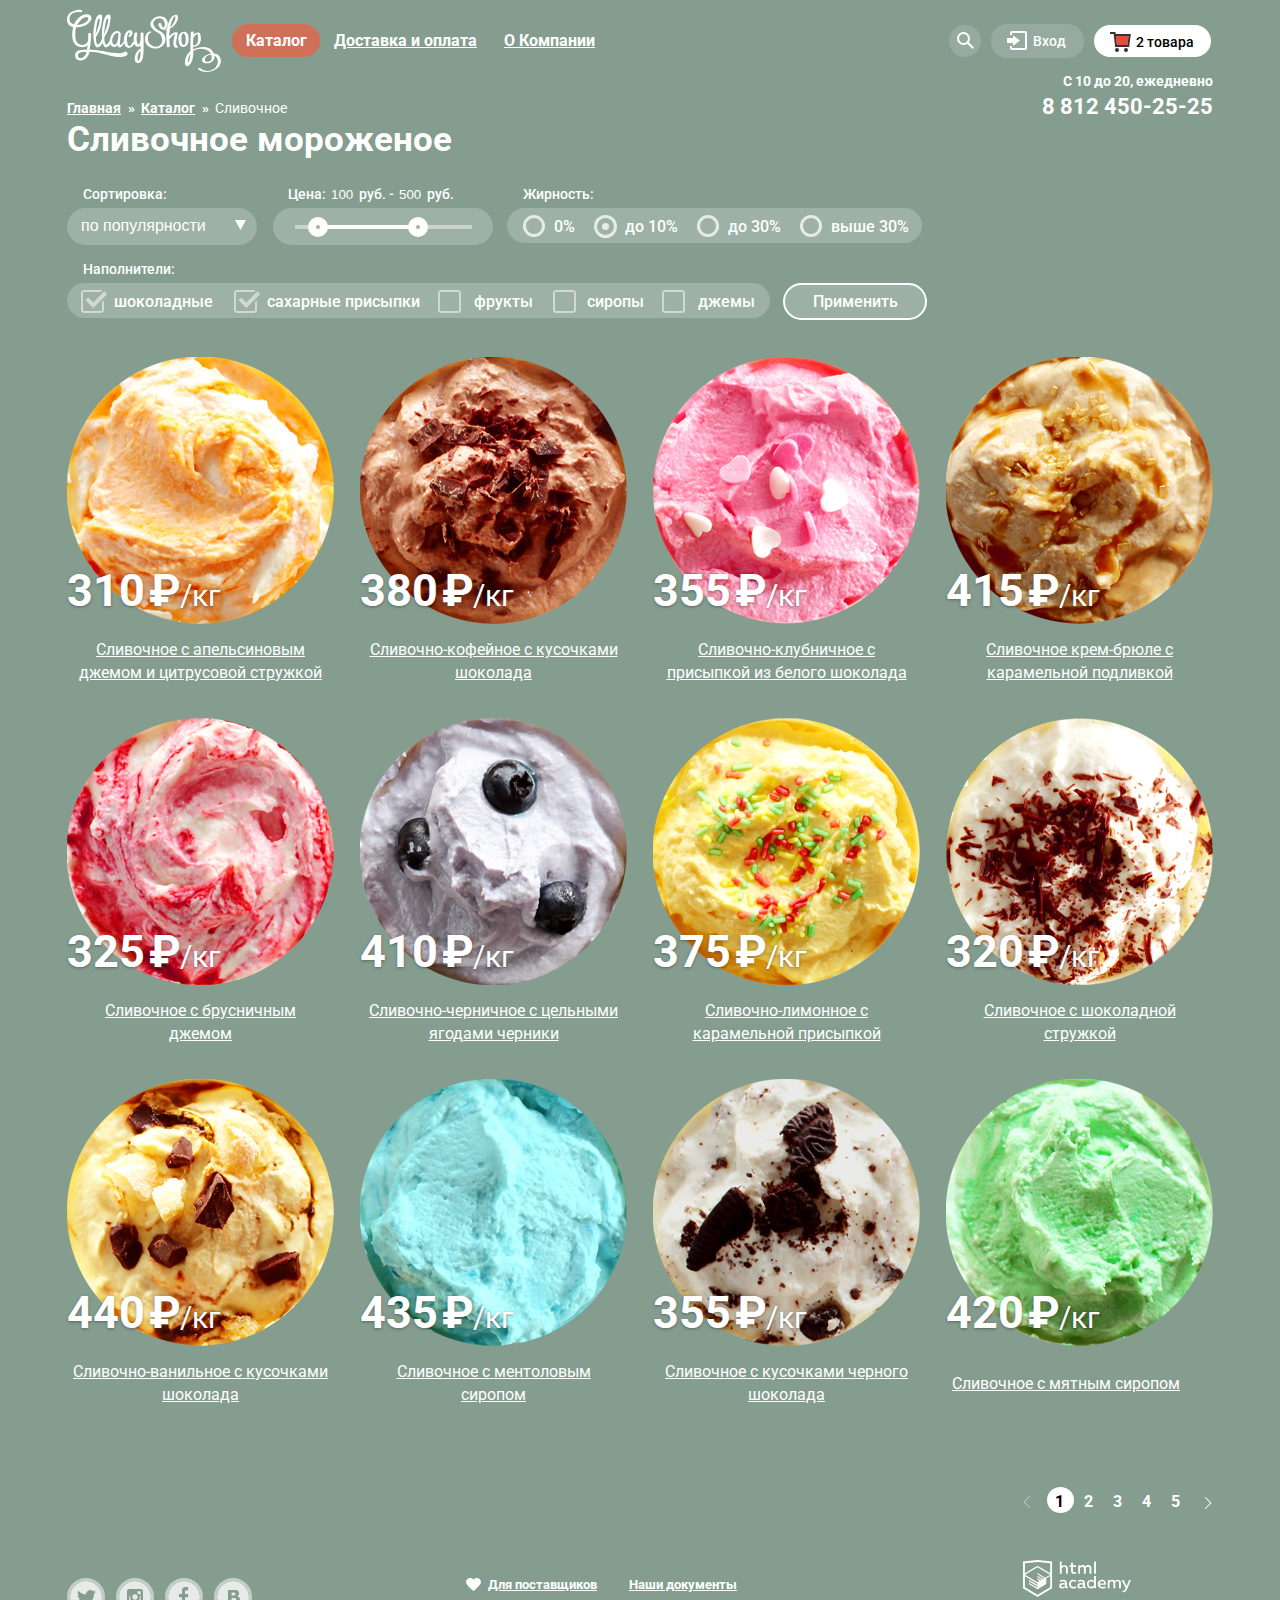
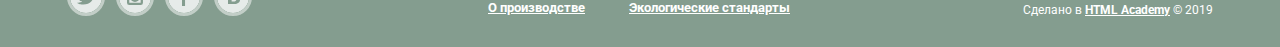
==== commit b235412e: "Предзащита-3" ====
--- a/catalog.html
+++ b/catalog.html
@@ -175,7 +175,7 @@
 
                   <div class="basket-bottom">
                     <p class="basket-itog">Итого: 750 руб.</p>
-                    <button type="button" class="button button-modal-basket-list">Оформить заказ</button>
+                    <a href="#" class="button button-modal-basket-list">Оформить заказ</a>
                   </div>
 
                 </section>
@@ -187,20 +187,15 @@
         </nav>
       </div>
 
-      <!-- Нижняя часть хэдера - телефон и время -->
-      <div class="header-contacts">
-        <p class="header-contacts-time">С 10 до 20, ежедневно</p>
-        <a class="header-contacts-phone" href="tel:88124502525">8 812 450-25-25</a>
-      </div>
+
     </header>
 
 
     <!-- Мейн -->
     <main class="container-main container">
 
-      <!-- Блок заголовка и хлебных крошек навигационной панели магазина -->
+      <!-- Блок хлебных крошек навигационной панели магазина и секции с телефоном и временем-->
       <div class="wraper-header-menu">
-        <h1 class="main-head-catalog">Сливочное мороженое</h1>
         <!-- Навигационная панель магазина - хлебные крошки -->
         <nav class="shop-menu">
           <ul class="shop-menu-list">
@@ -210,7 +205,15 @@
             <li class="shop-menu-item shop-menu-item-current">Сливочное</li>
           </ul>
         </nav>
+        <!-- Секция - телефон и время -->
+        <div class="catalog-ahead-contacts">
+          <p class="ahead-contacts-time">С 10 до 20, ежедневно</p>
+          <a class="ahead-contacts-phone" href="tel:88124502525">8 812 450-25-25</a>
+        </div>
       </div>
+
+      <!-- ГЛАВНЫЙ заголовок -->
+      <h1 class="main-head-catalog">Сливочное мороженое</h1>
 
       <!-- Секция фильтров -->
       <section class="form-filters">
@@ -228,19 +231,29 @@
           </fieldset>
           <!-- Цены -->
           <fieldset class="filter-price">
-            <legend>Цена: 100 руб. – 500 руб.</legend>
-            <div class="slider"></div>
-            <div class="first-circle">
-              <svg xmlns="http://www.w3.org/2000/svg" width="20" height="23" viewBox="0 0 20 23">
-                <path opacity=".3" fill="#ABABAB" d="M10 20C4.477 20 0 15.522 0 10v2c0 5.522 4.477 10 10 10 5.522 0 10-4.478 10-10v-2c0 5.522-4.478 10-10 10z" />
-                <circle fill="#FFF" cx="10" cy="10" r="10" />
-                <circle fill="#ABABAB" cx="10" cy="10" r="2" /></svg>
+            <legend class="visually-hidden">Цена</legend>
+            <div class="filter-price-controls">
+              <label class="filter-min-price">Цена:
+                <input name="filter-min-price" type="text" value="100" disabled>руб.
+              </label>
+              <label class="filter-max-price">-
+                <input name="filter-max-price" type="text" value="500" disabled>руб.
+              </label>
             </div>
-            <div class="second-circle">
-              <svg xmlns="http://www.w3.org/2000/svg" width="20" height="23" viewBox="0 0 20 23">
-                <path opacity=".3" fill="#ABABAB" d="M10 20C4.477 20 0 15.522 0 10v2c0 5.522 4.477 10 10 10 5.522 0 10-4.478 10-10v-2c0 5.522-4.478 10-10 10z" />
-                <circle fill="#FFF" cx="10" cy="10" r="10" />
-                <circle fill="#ABABAB" cx="10" cy="10" r="2" /></svg>
+            <div class="slider-field">
+              <div class="slider"></div>
+              <div class="first-circle">
+                <svg xmlns="http://www.w3.org/2000/svg" width="20" height="23" viewBox="0 0 20 23">
+                  <path opacity=".3" fill="#ABABAB" d="M10 20C4.477 20 0 15.522 0 10v2c0 5.522 4.477 10 10 10 5.522 0 10-4.478 10-10v-2c0 5.522-4.478 10-10 10z" />
+                  <circle fill="#FFF" cx="10" cy="10" r="10" />
+                  <circle fill="#ABABAB" cx="10" cy="10" r="2" /></svg>
+              </div>
+              <div class="second-circle">
+                <svg xmlns="http://www.w3.org/2000/svg" width="20" height="23" viewBox="0 0 20 23">
+                  <path opacity=".3" fill="#ABABAB" d="M10 20C4.477 20 0 15.522 0 10v2c0 5.522 4.477 10 10 10 5.522 0 10-4.478 10-10v-2c0 5.522-4.478 10-10 10z" />
+                  <circle fill="#FFF" cx="10" cy="10" r="10" />
+                  <circle fill="#ABABAB" cx="10" cy="10" r="2" /></svg>
+              </div>
             </div>
           </fieldset>
           <!-- Жирность -->
@@ -500,6 +513,7 @@
 
     </main>
 
+
     <!-- Мейн футер -->
     <footer class="footer-main container">
       <!-- Соцсети -->
@@ -573,6 +587,7 @@
     </footer>
 
   </div>
+  
 </body>
 
 </html>
--- a/css/main.css
+++ b/css/main.css
@@ -1,4 +1,3 @@
-/* класс для скрытия */
 .visually-hidden {
   position: absolute;
   width: 1px;
@@ -8,7 +7,7 @@
   padding: 0;
   white-space: nowrap;
   -webkit-clip-path: inset(100%);
-          clip-path: inset(100%);
+  clip-path: inset(100%);
   clip: rect(0 0 0 0);
   overflow: hidden;
 }
@@ -18,10 +17,8 @@
   padding: 0;
   font-family: "Roboto", Arial, sans-serif;
   color: #000000;
-  /* минимальная ширина равна ширине сайта, для предотвращения обрезания
-  фона справа при увеличении масштаба */
   min-width: 1200px;
-  height: 100%;  
+  height: 100%;
 }
 
 a {
@@ -29,9 +26,6 @@
   color: #ffffff;
 }
 
-
-
-/* глолбальная обертка сайта, для слайдера */
 .global-page-wrapper {
   background-color: #849d8f;
   background-image: url("../img/icecream-double-1.png");
@@ -42,7 +36,6 @@
   transition: background-image 0.5s ease, background-color 0.5s ease;
 }
 
-/* контейнер для стилизации блоков сайта по ширине */
 .container {
   width: 1200px;
   margin: 0 auto;
@@ -50,20 +43,18 @@
   padding-right: 27px;
 }
 
-/* BOX_SIZING */
 html {
   -webkit-box-sizing: border-box;
-          box-sizing: border-box;
+  box-sizing: border-box;
 }
 
 *,
 *:before,
 *:after {
   -webkit-box-sizing: inherit;
-          box-sizing: inherit;
-}
-
-/* Кнопки */
+  box-sizing: inherit;
+}
+
 .button {
   border: none;
   background-color: #f26843;
@@ -72,8 +63,7 @@
   background-image: -o-linear-gradient(top, #f26843 0%, #e74a35 100%);
   background-image: linear-gradient(to bottom, #f26843 0%, #e74a35 100%);
   -webkit-box-shadow: 0 1px 1px rgba(172, 16, 0, 1);
-          box-shadow: 0 1px 1px rgba(172, 16, 0, 1);
-  font-family: Roboto;
+  box-shadow: 0 1px 1px rgba(172, 16, 0, 1);
   font-weight: bold;
   text-decoration: none;
   color: #ffffff;
@@ -91,7 +81,7 @@
   background-image: -o-linear-gradient(left, #ed705e 0%, #f58669 100%);
   background-image: linear-gradient(90deg, #ed705e 0%, #f58669 100%);
   -webkit-box-shadow: 0px 2px 0px 0px rgba(172, 16, 0, 1);
-          box-shadow: 0px 2px 0px 0px rgba(172, 16, 0, 1);
+  box-shadow: 0px 2px 0px 0px rgba(172, 16, 0, 1);
   cursor: pointer;
 }
 
@@ -103,23 +93,21 @@
   background-image: -o-linear-gradient(left, #e74a35 0%, #f26843 100%);
   background-image: linear-gradient(90deg, #e74a35 0%, #f26843 100%);
   -webkit-box-shadow: inset 0px 2px 2px 0px rgba(148, 39, 24, 1);
-          box-shadow: inset 0px 2px 2px 0px rgba(148, 39, 24, 1);
+  box-shadow: inset 0px 2px 2px 0px rgba(148, 39, 24, 1);
   cursor: pointer;
 }
 
-/* Хедер */
 .header-main-top {
   display: -webkit-box;
   display: -ms-flexbox;
   display: flex;
   -webkit-box-pack: start;
-      -ms-flex-pack: start;
-          justify-content: flex-start;
-}
-
-/* Лого */
+  -ms-flex-pack: start;
+  justify-content: flex-start;
+}
+
 .main-logo {
-  margin-right: 13px;
+  margin-right: 11px;
   line-height: 0;
   padding-top: 9px;
 }
@@ -131,34 +119,30 @@
   height: 64px;
 }
 
-
-/* Главное меню */
 .main-navigation {
   display: -webkit-box;
   display: -ms-flexbox;
   display: flex;
   -ms-flex-wrap: wrap;
-      flex-wrap: wrap;
+  flex-wrap: wrap;
   width: 979px;
 }
 
-/* Меню навигации и пользовательское */
 .site-nav-main,
 .site-nav-other {
   display: -webkit-box;
   display: -ms-flexbox;
   display: flex;
   -ms-flex-wrap: wrap;
-      flex-wrap: wrap;
+  flex-wrap: wrap;
   -webkit-box-align: center;
-      -ms-flex-align: center;
-          align-items: center;
+  -ms-flex-align: center;
+  align-items: center;
   list-style: none;
   margin: 0;
   padding: 0;
 }
 
-/* Меню навигации-левая часть */
 .site-nav-main {
   padding-top: 7px;
 }
@@ -183,12 +167,11 @@
 
 .site-nav-element:active {
   -webkit-box-shadow: inset 0px 2px 1px 0 #696969;
-          box-shadow: inset 0px 2px 1px 0 #696969;
+  box-shadow: inset 0px 2px 1px 0 #696969;
   background-color: #ededed;
   text-decoration: none;
 }
 
-/* Выпадающее меню Каталог*/
 .site-nav-main li {
   position: relative;
 }
@@ -212,20 +195,16 @@
   list-style: none;
   background-color: #f8f7f4;
   -webkit-box-shadow: 0px 20px 20px 0 rgba(0, 0, 0, 0.4);
-          box-shadow: 0px 20px 20px 0 rgba(0, 0, 0, 0.4);
+  box-shadow: 0px 20px 20px 0 rgba(0, 0, 0, 0.4);
   overflow: hidden;
 }
 
 .catalog-item {
-  /* важно */
   min-width: 143px;
-  /* важно */
 }
 
 .catalog-item a {
-  /* важно */
   display: block;
-  /* важно */
   font-size: 14px;
   line-height: 16px;
   font-weight: normal;
@@ -256,7 +235,6 @@
   position: absolute;
   content: "";
   bottom: 0px;
-  ;
   left: 6px;
   width: 128px;
   height: 1px;
@@ -272,7 +250,6 @@
   background-color: #f6b5a5;
 }
 
-/* Пользовательское меню-правая часть */
 .site-nav-other {
   margin-left: auto;
   padding-top: 8px;
@@ -291,10 +268,6 @@
   margin-right: 10px;
 }
 
-.site-nav-other a:last-child {
-  margin-right: 0;
-}
-
 .site-nav-other a:hover,
 .site-nav-other a:focus,
 .site-nav-other a:active {
@@ -303,18 +276,17 @@
   text-decoration: none;
 }
 
-/* Пункт пользовательского меню - Поиск */
 .site-nav-other .button-search {
   display: -webkit-box;
   display: -ms-flexbox;
   display: flex;
   padding: 0;
   -webkit-box-align: center;
-      -ms-flex-align: center;
-          align-items: center;
+  -ms-flex-align: center;
+  align-items: center;
   -webkit-box-pack: center;
-      -ms-flex-pack: center;
-          justify-content: center;
+  -ms-flex-pack: center;
+  justify-content: center;
   background-color: rgba(225, 225, 225, 0.2);
   width: 32px;
   height: 32px;
@@ -326,7 +298,6 @@
   fill: #000000;
 }
 
-/* Выпадающая форма поиска */
 .site-nav-other li {
   position: relative;
 }
@@ -401,16 +372,15 @@
   border: 2px solid rgba(46, 136, 228, 0.52);
 }
 
-/* Пункт пользовательского меню - Вход */
 .button-login {
   display: -webkit-box;
   display: -ms-flexbox;
   display: flex;
   -ms-flex-wrap: wrap;
-      flex-wrap: wrap;
+  flex-wrap: wrap;
   -webkit-box-align: center;
-      -ms-flex-align: center;
-          align-items: center;
+  -ms-flex-align: center;
+  align-items: center;
   background-color: rgba(225, 225, 225, 0.2);
   min-height: 32px;
   width: 93px;
@@ -428,7 +398,6 @@
   fill: #000000;
 }
 
-/* Выпадающая форма логина */
 .login {
   position: absolute;
   right: 10px;
@@ -437,7 +406,6 @@
   z-index: 1;
 }
 
-/* Из за IE */
 .section-login {
   width: 277px;
 }
@@ -463,8 +431,7 @@
   display: -ms-flexbox;
   display: flex;
   -ms-flex-wrap: wrap;
-      flex-wrap: wrap;
-  
+  flex-wrap: wrap;
 }
 
 .login-item input::-webkit-input-placeholder {
@@ -534,11 +501,11 @@
   display: -ms-flexbox;
   display: flex;
   -ms-flex-wrap: wrap;
-      flex-wrap: wrap;
+  flex-wrap: wrap;
   -webkit-box-orient: vertical;
   -webkit-box-direction: normal;
-      -ms-flex-direction: column;
-          flex-direction: column;
+  -ms-flex-direction: column;
+  flex-direction: column;
   padding-right: 20px;
   padding-top: 18px;
   padding-left: 19px;
@@ -557,16 +524,15 @@
   text-decoration: underline;
 }
 
-/* Пункт пользовательского меню - Корзина */
 .button-basket {
   display: -webkit-box;
   display: -ms-flexbox;
   display: flex;
   -ms-flex-wrap: wrap;
-      flex-wrap: wrap;
+  flex-wrap: wrap;
   -webkit-box-align: center;
-      -ms-flex-align: center;
-          align-items: center;
+  -ms-flex-align: center;
+  align-items: center;
   background-color: rgba(225, 225, 225, 0.2);
   min-height: 32px;
   width: 100px;
@@ -584,36 +550,31 @@
   fill: #000000;
 }
 
-/* Нижняя часть хэдера - телефон и время */
-.header-contacts {
+.ahead-contacts {
   text-align: right;
 }
 
-.header-contacts-time {
+.ahead-contacts-time {
   margin: 0px;
   padding-bottom: 6px;
   font-size: 14px;
   line-height: 16px;
   font-weight: bold;
-  text-align: right;
   color: #ffffff;
 }
 
-.header-contacts-phone {
+.ahead-contacts-phone {
   font-size: 22px;
   line-height: 24px;
-  text-align: right;
   text-decoration: none;
 }
 
-.header-contacts-phone:hover,
-.header-contacts-phone:focus,
-.header-contacts-phone:active {
+.ahead-contacts-phone:hover,
+.ahead-contacts-phone:focus,
+.ahead-contacts-phone:active {
   color: #ffbc9e;
 }
 
-/* MAIN */
-/* Секция слайдов */
 .slides {
   position: relative;
   padding-top: 276px;
@@ -676,7 +637,6 @@
   cursor: pointer;
 }
 
-/* Механизм переключения слайдов */
 #product-1:checked~.global-page-wrapper #slide-1,
 #product-2:checked~.global-page-wrapper #slide-2,
 #product-3:checked~.global-page-wrapper #slide-3 {
@@ -711,27 +671,25 @@
   background-image: url("../img/icecream-double-3.png");
 }
 
-/* Предзагрузка изображений в скрытые элементы для будущей плавной анимации */
 .site-wrapper::before {
   visibility: hidden;
-  background-image: url("img/slider-item2.png");
+  background-image: url("img/icecream-double-2.png");
 }
 
 .site-wrapper::after {
   visibility: hidden;
-  background-image: url("img/slider-item3.png");
-}
-
-/* Секция специальных предложений */
+  background-image: url("img/icecream-double-3.png");
+}
+
 .special-offers-list {
   display: -webkit-box;
   display: -ms-flexbox;
   display: flex;
   -ms-flex-wrap: wrap;
-      flex-wrap: wrap;
+  flex-wrap: wrap;
   -webkit-box-pack: justify;
-      -ms-flex-pack: justify;
-          justify-content: space-between;
+  -ms-flex-pack: justify;
+  justify-content: space-between;
   list-style: none;
   padding: 0;
   margin-bottom: 39px;
@@ -784,20 +742,25 @@
   line-height: 24px;
   font-weight: bold;
   color: #ffffff;
-
   min-height: 46px;
   border-radius: 23px;
+  padding-top: 8px;
+  margin-right: 21px;
+  margin-left: auto;
+}
+
+.special-offers-item:nth-child(1) .button-special-offer {
+  width: 166px;
   padding-left: 22px;
   padding-right: 24px;
-  padding-top: 8px;
-
-  margin-right: 21px;
-
-  /* Из за IE */
-  float: right;  
-}
-
-/* Секция хитов продаж */
+}
+
+.special-offers-item:nth-child(2) .button-special-offer {
+  width: 189px;
+  padding-left: 21px;
+  padding-right: 22px;
+}
+
 .top-sellers .top-sellers-list {
   position: relative;
   margin-bottom: 0px;
@@ -816,7 +779,6 @@
   background-repeat: no-repeat;
 }
 
-/* Секция фьючеров */
 .features {
   min-height: 306px;
   background-color: #eee3c7;
@@ -846,14 +808,12 @@
   display: -ms-flexbox;
   display: flex;
   -ms-flex-wrap: wrap;
-      flex-wrap: wrap;
+  flex-wrap: wrap;
   list-style: none;
   -webkit-box-pack: justify;
-      -ms-flex-pack: justify;
-          justify-content: space-between;
-  /*важно*/
+  -ms-flex-pack: justify;
+  justify-content: space-between;
   width: 1146px;
-  /*важно*/
   padding: 0;
   padding-right: 20px;
   margin: 0;
@@ -901,20 +861,18 @@
   background-image: url("../img/termometr-icon.svg")
 }
 
-/* Оболочка секции новостей и подписки */
 .news-mailing {
   display: -webkit-box;
   display: -ms-flexbox;
   display: flex;
   -ms-flex-wrap: wrap;
-      flex-wrap: wrap;
+  flex-wrap: wrap;
   -webkit-box-pack: justify;
-      -ms-flex-pack: justify;
-          justify-content: space-between;
+  -ms-flex-pack: justify;
+  justify-content: space-between;
   margin-bottom: 40px;
 }
 
-/* Ровости */
 .blog-news {
   background-color: #ffffff;
   background-image: url("../img/strawberry-layer.png");
@@ -952,7 +910,6 @@
   color: #e84d37;
 }
 
-/* Форма подписки на рассылку */
 .subscription-form {
   background-color: #ffffff;
   background-image: url("../img/post-layer.svg");
@@ -985,10 +942,10 @@
   display: -ms-flexbox;
   display: flex;
   -webkit-box-pack: justify;
-      -ms-flex-pack: justify;
-          justify-content: space-between;
+  -ms-flex-pack: justify;
+  justify-content: space-between;
   -ms-flex-wrap: wrap;
-      flex-wrap: wrap;
+  flex-wrap: wrap;
   padding-top: 35px;
   padding-left: 20px;
   padding-right: 21px;
@@ -1053,30 +1010,24 @@
   border-radius: 21px;
 }
 
-/* Карта */
-.map-and-adress {
+.map-and-address {
   position: relative;
   padding: 0;
   width: 100%;
-  /* важно */
   height: 430px;
 }
 
-.map-and-adress iframe {
+.map-and-address iframe {
   width: 100%;
   height: 100%;
   border: 0;
 }
 
-/* Контейнер для карточки адреса, т.к не содержит в себе ничего 
-кроме абсолютно спозиционированой карточки адреса, схлопывается в 0 
-по вертикали, но имеет длину благодаря container, находится сразу 
-под картой */
-.adress-container {
+.address-container {
   position: relative;
 }
 
-.adress-item {
+.address-item {
   position: absolute;
   bottom: 70px;
   right: 2.2%;
@@ -1089,12 +1040,12 @@
   z-index: 2;
 }
 
-.adress-item p {
-  margin: 0;
-}
-
-.adress-item-text,
-.adress-item-text a {
+.address-item p {
+  margin: 0;
+}
+
+.address-item-text,
+.address-item-text a {
   font-size: 18px;
   line-height: 24px;
   text-decoration: none;
@@ -1102,29 +1053,29 @@
   font-weight: bold;
 }
 
-.adress-item-text a:hover,
-.adress-item-text a:focus,
-.adress-item-text a:active {
+.address-item-text a:hover,
+.address-item-text a:focus,
+.address-item-text a:active {
   color: #e84d37;
 }
 
-.adress-item-header-adress {
+.address-item-header-address {
   padding-bottom: 0px;
 }
 
-.adress-item-text-adress {
+.address-item-text-address {
   padding-bottom: 19px;
 }
 
-.adress-item-header-phone {
+.address-item-header-phone {
   padding-bottom: 2px;
 }
 
-.adress-item-text-phone {
+.address-item-text-phone {
   padding-bottom: 5px;
 }
 
-.adress-item-header-time {
+.address-item-header-time {
   padding-bottom: 23px;
 }
 
@@ -1137,7 +1088,6 @@
   padding: 8px 25px;
 }
 
-/* Форма обратной связи */
 .overlay-modal {
   display: none;
   position: fixed;
@@ -1149,7 +1099,6 @@
   background-color: rgba(0, 0, 0, 0.5);
 }
 
-/* класс для JS */
 .overlay-modal-show {
   display: block;
 }
@@ -1166,32 +1115,31 @@
   background-color: #f8f7f4;
   z-index: 1;
   -webkit-animation: bounce 0.3s;
-          animation: bounce 0.3s;
-}
-
-/* Анимация для формы*/
+  animation: bounce 0.3s;
+}
+
 @-webkit-keyframes bounce {
   0% {
     -webkit-transform: translateY(-2000px);
-            transform: translateY(-2000px);
+    transform: translateY(-2000px);
     opacity: 0;
   }
 
   70% {
     -webkit-transform: translateY(30px);
-            transform: translateY(30px);
+    transform: translateY(30px);
     opacity: 0.1;
   }
 
   90% {
     -webkit-transform: translateY(-10px);
-            transform: translateY(-10px);
+    transform: translateY(-10px);
     opacity: 0.7;
   }
 
   100% {
     -webkit-transform: translateY(0);
-            transform: translateY(0);
+    transform: translateY(0);
     opacity: 1;
   }
 }
@@ -1199,25 +1147,25 @@
 @keyframes bounce {
   0% {
     -webkit-transform: translateY(-2000px);
-            transform: translateY(-2000px);
+    transform: translateY(-2000px);
     opacity: 0;
   }
 
   70% {
     -webkit-transform: translateY(30px);
-            transform: translateY(30px);
+    transform: translateY(30px);
     opacity: 0.1;
   }
 
   90% {
     -webkit-transform: translateY(-10px);
-            transform: translateY(-10px);
+    transform: translateY(-10px);
     opacity: 0.7;
   }
 
   100% {
     -webkit-transform: translateY(0);
-            transform: translateY(0);
+    transform: translateY(0);
     opacity: 1;
   }
 }
@@ -1238,7 +1186,7 @@
   display: -ms-flexbox;
   display: flex;
   -ms-flex-wrap: wrap;
-      flex-wrap: wrap;
+  flex-wrap: wrap;
   padding-left: 24px;
   padding-top: 24px;
 }
@@ -1380,20 +1328,17 @@
   cursor: pointer;
 }
 
-
-/* Футер */
 .footer-main {
   position: relative;
   color: #ffffff;
   font-size: 13px;
   line-height: 18px;
   padding-bottom: 25px;
-  /* min-height: 103px; */
   display: -webkit-box;
   display: -ms-flexbox;
   display: flex;
   -ms-flex-wrap: wrap;
-      flex-wrap: wrap;
+  flex-wrap: wrap;
 }
 
 .footer-social-list,
@@ -1403,14 +1348,13 @@
   display: -ms-flexbox;
   display: flex;
   -ms-flex-wrap: wrap;
-      flex-wrap: wrap;
+  flex-wrap: wrap;
   list-style: none;
   padding: 0;
   margin: 0;
   margin-top: 28px;
 }
 
-/* Соцсети */
 .footer-social-list {
   padding-top: 7px;
 }
@@ -1445,8 +1389,6 @@
   border: 3px solid #dae2de;
 }
 
-
-/* Документы */
 .footer-documents {
   padding-top: 5px;
   display: -webkit-box;
@@ -1459,8 +1401,8 @@
 .footer-documents-list-right {
   -webkit-box-orient: vertical;
   -webkit-box-direction: normal;
-      -ms-flex-direction: column;
-          flex-direction: column;
+  -ms-flex-direction: column;
+  flex-direction: column;
   position: relative;
 }
 
@@ -1506,7 +1448,6 @@
   color: #ffbc9e;
 }
 
-/* Копирайт */
 .footer-copyright {
   margin-left: auto;
   padding-top: 16px;
@@ -1525,9 +1466,6 @@
   height: 39px;
 }
 
-
-/* Стили catalog.html */
-/* АКТИВНЫЕ элементы главного меню Каталог */
 .catalog-page .global-page-wrapper {
   background-image: none;
 }
@@ -1541,16 +1479,15 @@
   background-color: #d07058;
 }
 
-/* Кнопка АКТИВНОЙ корзины */
 .site-nav-other .button-basket-active {
   display: -webkit-box;
   display: -ms-flexbox;
   display: flex;
   -ms-flex-wrap: wrap;
-      flex-wrap: wrap;
+  flex-wrap: wrap;
   -webkit-box-align: center;
-      -ms-flex-align: center;
-          align-items: center;
+  -ms-flex-align: center;
+  align-items: center;
   background-color: #ffffff;
   color: #000000;
   height: 32px;
@@ -1564,7 +1501,6 @@
   margin-right: 5px;
 }
 
-/* Выпадающая корзина */
 .basket {
   display: none;
   position: absolute;
@@ -1582,7 +1518,7 @@
   margin-top: 5px;
   border-radius: 5px;
   -webkit-box-shadow: 0px 20px 20px 0 rgba(0, 0, 0, 0.4);
-          box-shadow: 0px 20px 20px 0 rgba(0, 0, 0, 0.4);
+  box-shadow: 0px 20px 20px 0 rgba(0, 0, 0, 0.4);
   background-color: #f8f7f4;
 }
 
@@ -1593,8 +1529,8 @@
   display: flex;
   -webkit-box-orient: vertical;
   -webkit-box-direction: normal;
-      -ms-flex-direction: column;
-          flex-direction: column;
+  -ms-flex-direction: column;
+  flex-direction: column;
   list-style: none;
   padding-left: 20px;
   padding-top: 3px;
@@ -1606,7 +1542,7 @@
   display: -ms-flexbox;
   display: flex;
   -ms-flex-wrap: wrap;
-      flex-wrap: wrap;
+  flex-wrap: wrap;
 }
 
 .basket-list a {
@@ -1671,8 +1607,8 @@
   margin-top: 27px;
   cursor: pointer;
   -webkit-box-ordinal-group: 0;
-      -ms-flex-order: -1;
-          order: -1;
+  -ms-flex-order: -1;
+  order: -1;
 }
 
 .basket-list::after {
@@ -1691,11 +1627,11 @@
   display: flex;
   -webkit-box-orient: vertical;
   -webkit-box-direction: normal;
-      -ms-flex-direction: column;
-          flex-direction: column;
+  -ms-flex-direction: column;
+  flex-direction: column;
   -webkit-box-pack: end;
-      -ms-flex-pack: end;
-          justify-content: flex-end;
+  -ms-flex-pack: end;
+  justify-content: flex-end;
 }
 
 .basket-itog {
@@ -1712,7 +1648,7 @@
   text-align: right;
 }
 
-.button-modal-basket-list {
+.section-basket .button-modal-basket-list {
   font-size: 18px;
   line-height: 24px;
   margin-left: auto;
@@ -1721,37 +1657,30 @@
   width: 170px;
   min-height: 44px;
   border-radius: 21px;
-}
-
-/* Мэйн catalog.html */
+  padding: 0px;
+  padding-top: 10px;
+}
+
 .main-head-catalog {
   font-size: 35px;
   line-height: 41px;
   color: #ffffff;
   -webkit-box-ordinal-group: 2;
-      -ms-flex-order: 1;
-          order: 1;
-  margin: 0;
-  margin-bottom: 49px;
-}
-
-/* Навигационная панель магазина - хлебные крошки */
+  -ms-flex-order: 1;
+  order: 1;
+  margin: 0;
+  margin-bottom: 25px;
+}
+
 .wraper-header-menu {
   display: -webkit-box;
   display: -ms-flexbox;
   display: flex;
   -ms-flex-wrap: wrap;
-      flex-wrap: wrap;
-  -webkit-box-orient: vertical;
-  -webkit-box-direction: normal;
-      -ms-flex-direction: column;
-          flex-direction: column;
-  position: relative;
-}
-
-.shop-menu {
-  position: absolute;
-  top: -20px;
+  flex-wrap: wrap;
+  -webkit-box-align: end;
+  -ms-flex-align: end;
+  align-items: flex-end;
 }
 
 .shop-menu-list {
@@ -1765,6 +1694,7 @@
   color: #ffffff;
   margin: 0;
   padding: 0;
+  padding-bottom: 3px;
 }
 
 .shop-menu-item {
@@ -1788,10 +1718,34 @@
   color: #ffbc9e;
 }
 
-
-/* Секция фильтров */
+.catalog-ahead-contacts {
+  margin-left: auto;
+  text-align: right;
+}
+
+.ahead-contacts-time {
+  margin: 0px;
+  padding-bottom: 6px;
+  font-size: 14px;
+  line-height: 16px;
+  font-weight: bold;
+  color: #ffffff;
+}
+
+.ahead-contacts-phone {
+  font-size: 22px;
+  line-height: 24px;
+  text-decoration: none;
+}
+
+.ahead-contacts-phone:hover,
+.ahead-contacts-phone:focus,
+.ahead-contacts-phone:active {
+  color: #ffbc9e;
+}
+
 .form-filters {
-  margin-bottom: 0px;
+  margin-bottom: 37px;
 }
 
 .filter-form {
@@ -1799,7 +1753,7 @@
   display: -ms-flexbox;
   display: flex;
   -ms-flex-wrap: wrap;
-      flex-wrap: wrap;
+  flex-wrap: wrap;
   font-size: 14px;
   line-height: 18px;
   font-weight: 500;
@@ -1807,6 +1761,10 @@
   color: #ffffff;
 }
 
+.filter-form legend {
+  padding-left: 16px;
+}
+
 .filter-form ul {
   list-style: none;
 }
@@ -1816,22 +1774,14 @@
   margin: 0;
   padding: 0;
   border: none;
-  background-color: rgba(255, 255, 255, 0.2);
-  min-height: 37px;
-  border-radius: 19px;
-  margin-bottom: 37px;
   cursor: pointer;
-}
-
-.filter-form legend {
-  position: absolute;
-  line-height: 16px;
-  top: -21px;
-}
-
-/* Сортировка */
+  min-height: 60px;
+  padding-top: 5px;
+}
+
 .filter-form .filter-sort {
-  margin-right: 14px;
+  margin-right: 16px;
+  margin-bottom: 15px;
 }
 
 .filter-sort select {
@@ -1840,8 +1790,8 @@
   line-height: 18px;
   font-weight: 500;
   -moz-appearance: none;
-       appearance: none;
   -webkit-appearance: none;
+  appearance: none;
   color: #ffffff;
   background: #9db1a6;
   background-image: url("../img/icon-down-dir-white.svg");
@@ -1853,6 +1803,7 @@
   padding-left: 14px;
   border-radius: 19px;
   border: none;
+  min-height: 37px;
 }
 
 .filter-sort select:hover {
@@ -1867,24 +1818,41 @@
 .filter-sort select:focus:hover {
   color: #000000;
   background: #ffffff;
-  ;
   background-image: url("../img/icon-down-dir.svg");
   background-repeat: no-repeat;
   background-position: 94% 12px;
   border: none;
 }
 
-/* Цена */
 .filter-form .filter-price {
-  position: relative;
+  margin-right: 14px;
+  margin-bottom: 15px;
+  padding-top: 0px;
+}
+
+.filter-price-controls {
+  padding-left: 15px;
+  padding-bottom: 5px;
+}
+
+.filter-price-controls input {
+  border: none;
+  background-color: transparent;
+  color: #ffffff;
+  width: 30px;
+}
+
+.filter-max-price input {
+  padding-left: 2px;
+}
+
+.filter-price .slider-field {
   width: 220px;
-  margin-right: 14px;
+  background: #9db1a6;
+  border-radius: 19px;
+  padding-top: 17px;
+  padding-bottom: 16px;
   padding-left: 42px;
-  padding-top: 16px;
-}
-
-.filter-price legend {
-  left: 15px;
 }
 
 .filter-price .slider {
@@ -1892,6 +1860,7 @@
   width: 107px;
   height: 4px;
   background-color: #ffffff;
+  border-radius: 19px;
 }
 
 .filter-price .slider::before {
@@ -1920,7 +1889,7 @@
   position: absolute;
   width: 20px;
   height: 22px;
-  top: 8px;
+  top: 32px;
   left: 35px;
 }
 
@@ -1929,14 +1898,14 @@
   width: 22px;
   height: 25px;
   left: 34px;
-  top: 7px;
+  top: 31px;
 }
 
 .filter-price .second-circle {
   position: absolute;
   width: 20px;
   height: 22px;
-  top: 8px;
+  top: 32px;
   right: 65px;
 }
 
@@ -1944,18 +1913,12 @@
 .second-circle:hover svg {
   width: 22px;
   height: 25px;
-  ;
-  top: 7px;
+  top: 31px;
   right: 64px;
 }
 
-/* Жирность */
 .filter-form .filter-fat {
   width: 415px;
-}
-
-.filter-fat legend {
-  left: 15px;
 }
 
 .list-filter-fat {
@@ -1966,11 +1929,18 @@
   padding: 0;
   padding-left: 15px;
   padding-top: 10px;
+  padding-bottom: 7px;
+  background: #9db1a6;
+  border-radius: 19px;
 }
 
 .list-filter-fat-item {
   position: relative;
-  padding-right: 19px;
+  padding-right: 20px;
+}
+
+.list-filter-fat-item {
+  padding-right: 18px;
 }
 
 .list-filter-fat-item:last-child {
@@ -1991,7 +1961,7 @@
   width: 22px;
   height: 22px;
   border-radius: 50%;
-  border: 3px solid rgba(225, 225, 225, 0.8);
+  border: 3px solid #e6ebe7;
   left: 1px;
   top: -3px;
 }
@@ -2005,12 +1975,12 @@
 }
 
 .list-filter-fat-item input:checked+label::before {
-  background-color: rgba(225, 225, 225, 0.8);
+  background-color: #e6ebe7;
   width: 17px;
   height: 17px;
   border: 5px solid #9db1a6;
-  -webkit-box-shadow: 0px 0px 0px 3px rgba(225, 225, 225, 0.8);
-          box-shadow: 0px 0px 0px 3px rgba(225, 225, 225, 0.8);
+  -webkit-box-shadow: 0px 0px 0px 3px #e6ebe7;
+  box-shadow: 0px 0px 0px 3px #e6ebe7;
   left: 4px;
   top: 0px;
 }
@@ -2022,21 +1992,16 @@
   height: 17px;
   border: 5px solid #9db1a6;
   -webkit-box-shadow: 0px 0px 0px 3px #ffffff;
-          box-shadow: 0px 0px 0px 3px #ffffff;
+  box-shadow: 0px 0px 0px 3px #ffffff;
   left: 4px;
   top: 0px;
 }
 
-/* Наполнители */
 .filter-form .filter-fill {
   width: 703px;
   margin-right: 13px;
 }
 
-.filter-fill legend {
-  left: 15px;
-}
-
 .list-filter-fill {
   display: -webkit-box;
   display: -ms-flexbox;
@@ -2045,6 +2010,9 @@
   padding: 0;
   padding-left: 15px;
   padding-top: 10px;
+  padding-bottom: 7px;
+  background: #9db1a6;
+  border-radius: 19px;
 }
 
 .list-filter-fill-item {
@@ -2076,6 +2044,19 @@
   top: -3px;
 }
 
+.list-filter-fill-item:nth-of-type(3) label::before {
+  left: -4px;
+  top: -3px;
+}
+
+.list-filter-fill-item:nth-of-type(4) label::before {
+  left: -2px;
+}
+
+.list-filter-fill-item:nth-of-type(5) label::before {
+  left: -4px;
+}
+
 .list-filter-fill-item:hover label::before,
 .list-filter-fill-item input:focus+label::before {
   background-image: url("../img/checkbox-hover.svg");
@@ -2104,22 +2085,23 @@
   background-position: center top;
 }
 
-/* Кнопка отправки формы */
 .button-filter-form {
   width: 144px;
   min-height: 37px;
   border-radius: 28px;
   font: inherit;
-
+  padding: 0px;
+  font-weight: 500;
+  font-size: 16px;
+  line-height: 18px;
   border: 2px solid #ffffff;
   background-color: rgba(255, 255, 255, 0.2);
   color: #ffffff;
-
   text-align: center;
   vertical-align: middle;
-
-  margin-bottom: 37px;
   cursor: pointer;
+  -ms-flex-item-align: end;
+  align-self: flex-end;
 }
 
 .button-filter-form:hover,
@@ -2130,12 +2112,11 @@
 
 .button-filter-form:active {
   -webkit-box-shadow: inset 0px 2px 1px 0 #696969;
-          box-shadow: inset 0px 2px 1px 0 #696969;
+  box-shadow: inset 0px 2px 1px 0 #696969;
   background-color: #ededed;
   color: #000000;
 }
 
-/* Карточки товаров */
 .catalog {
   padding-bottom: 14px;
 }
@@ -2147,7 +2128,7 @@
   display: -ms-flexbox;
   display: flex;
   -ms-flex-wrap: wrap;
-      flex-wrap: wrap;
+  flex-wrap: wrap;
   margin: 0;
   padding: 0;
   padding-bottom: 31px;
@@ -2159,7 +2140,7 @@
   display: -ms-flexbox;
   display: flex;
   -ms-flex-wrap: wrap;
-      flex-wrap: wrap;
+  flex-wrap: wrap;
   width: 267px;
   margin-right: 26px;
 }
@@ -2181,7 +2162,7 @@
   bottom: -46px;
   z-index: -1;
   -webkit-box-shadow: 0px 20px 20px 0 rgba(0, 0, 0, 0.4);
-          box-shadow: 0px 20px 20px 0 rgba(0, 0, 0, 0.4);
+  box-shadow: 0px 20px 20px 0 rgba(0, 0, 0, 0.4);
   background-color: rgba(248, 247, 244, 0.2);
   border-radius: 4px;
 }
@@ -2214,8 +2195,8 @@
 .product-item h3 {
   text-align: center;
   -webkit-box-ordinal-group: 3;
-      -ms-flex-order: 2;
-          order: 2;
+  -ms-flex-order: 2;
+  order: 2;
   margin: 0;
   padding-top: 10px;
   padding-bottom: 34px;
@@ -2265,14 +2246,13 @@
   margin-left: -5px;
 }
 
-/* Переключтели (пагинация) */
 .paginator-wrapper {
   display: -webkit-box;
   display: -ms-flexbox;
   display: flex;
   -webkit-box-pack: end;
-      -ms-flex-pack: end;
-          justify-content: flex-end;
+  -ms-flex-pack: end;
+  justify-content: flex-end;
 }
 
 .catalog-paginator-list {
@@ -2322,7 +2302,6 @@
   width: 19px;
 }
 
-/* Стрелки пагинатора */
 .paginator-item:first-child a::before {
   content: "";
   position: absolute;
@@ -2334,8 +2313,8 @@
   top: 9px;
   left: -3px;
   -webkit-transform: scaleX(-1);
-      -ms-transform: scaleX(-1);
-          transform: scaleX(-1)
+  -ms-transform: scaleX(-1);
+  transform: scaleX(-1)
 }
 
 .paginator-item:last-child a::after {
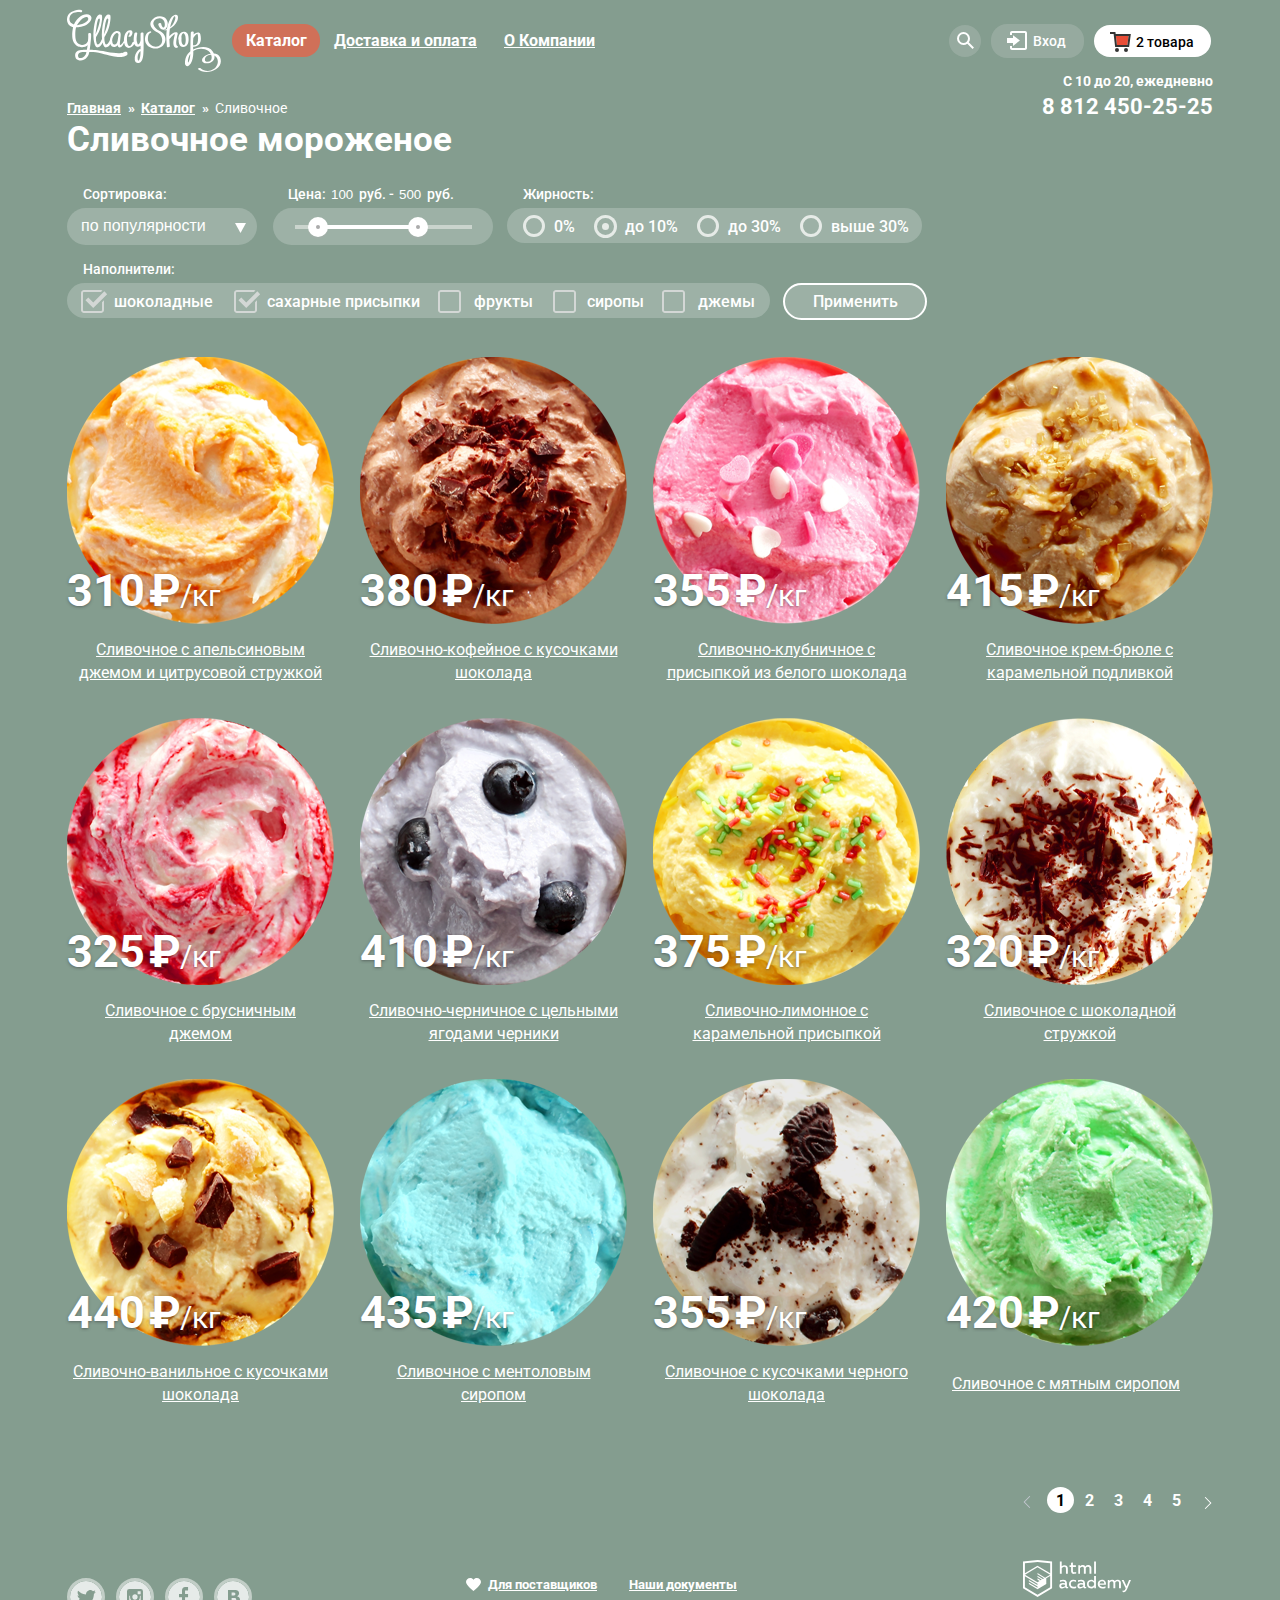
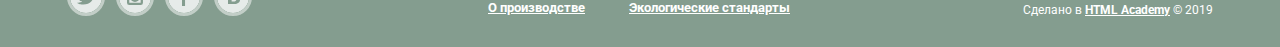
==== commit bc5df977: "Защита-1" ====
--- a/catalog.html
+++ b/catalog.html
@@ -6,7 +6,7 @@
   <title>HTML Academy: Глейси</title>
   <link href="https://fonts.googleapis.com/css?family=Roboto:400,500,700&amp;subset=cyrillic" rel="stylesheet">
   <link rel="stylesheet" href="css/normalize.css">
-  <link rel="stylesheet" href="css/main.css">
+  <link rel="stylesheet" href="css/min-main.css">
 </head>
 
 <body class="catalog-page">
@@ -82,7 +82,7 @@
                   <h2 class="visually-hidden">Поиск</h2>
                   <form class="search-form" action="#" method="POST">
                     <label class="visually-hidden" for="search-item-id">Поиск</label>
-                    <input type="text" id="search-item-id" name="search" value="" placeholder="Чего ищем?">
+                    <input type="text" id="search-item-id" name="search" placeholder="Чего ищем?">
                   </form>
                 </section>
               </div>
@@ -105,11 +105,11 @@
                   <form class="login-form" action="#" method="POST">
                     <p class="login-item">
                       <label for="login-item-login" class="visually-hidden">Введите электронную почту</label>
-                      <input id="login-item-login" type="text" name="login" value="" placeholder="Электронная почта">
+                      <input id="login-item-login" type="text" name="login" placeholder="Электронная почта">
                     </p>
                     <p class="login-item">
                       <label for="login-item-password" class="visually-hidden">Введите пароль</label>
-                      <input id="login-item-password" type="password" name="password" value="" placeholder="Пароль">
+                      <input id="login-item-password" type="password" name="password" placeholder="Пароль">
                     </p>
                     <button class="button button-login-form" type="submit">Войти</button>
                     <p class="login-item-info">
--- a/css/min-main.css
+++ b/css/min-main.css
@@ -0,0 +1 @@
+.visually-hidden{position:absolute;width:1px;height:1px;margin:-1px;border:0;padding:0;white-space:nowrap;-webkit-clip-path:inset(100%);clip-path:inset(100%);clip:rect(0 0 0 0);overflow:hidden}body{margin:0;padding:0;font-family:"Roboto",Arial,sans-serif;color:#000;min-width:1200px;height:100%}a{font-weight:700;color:#fff}.global-page-wrapper{background-color:#849d8f;background-image:url(../img/icecream-double-1.png);background-repeat:no-repeat;background-position:top center;-webkit-transition:background-image .5s ease,background-color .5s ease;-o-transition:background-image .5s ease,background-color .5s ease;transition:background-image .5s ease,background-color .5s ease}.container{width:1200px;margin:0 auto;padding-left:27px;padding-right:27px}html{-webkit-box-sizing:border-box;box-sizing:border-box}*,:before,:after{-webkit-box-sizing:inherit;box-sizing:inherit}.button{border:0;background-color:#f26843;background-image:-webkit-gradient(linear,left top,left bottom,from(#f26843),to(#e74a35));background-image:-webkit-linear-gradient(top,#f26843 0%,#e74a35 100%);background-image:-o-linear-gradient(top,#f26843 0%,#e74a35 100%);background-image:linear-gradient(to bottom,#f26843 0%,#e74a35 100%);-webkit-box-shadow:0 1px 1px #ac1000;box-shadow:0 1px 1px #ac1000;font-weight:700;text-decoration:none;color:#fff;text-shadow:0 2px 5px rgba(160,32,11,.76);text-align:center;vertical-align:middle}.button:hover,.button:focus{outline:0;background-color:#ed705e;background-image:-webkit-gradient(linear,left top,right top,from(#ed705e),to(#f58669));background-image:-webkit-linear-gradient(left,#ed705e 0%,#f58669 100%);background-image:-o-linear-gradient(left,#ed705e 0%,#f58669 100%);background-image:linear-gradient(90deg,#ed705e 0%,#f58669 100%);-webkit-box-shadow:0 2px 0 0 #ac1000;box-shadow:0 2px 0 0 #ac1000;cursor:pointer}.button:active{outline:0;background-color:#e74a35;background-image:-webkit-gradient(linear,left top,right top,from(#e74a35),to(#f26843));background-image:-webkit-linear-gradient(left,#e74a35 0%,#f26843 100%);background-image:-o-linear-gradient(left,#e74a35 0%,#f26843 100%);background-image:linear-gradient(90deg,#e74a35 0%,#f26843 100%);-webkit-box-shadow:inset 0 2px 2px 0 #942718;box-shadow:inset 0 2px 2px 0 #942718;cursor:pointer}.header-main-top{display:-webkit-box;display:-ms-flexbox;display:flex;-webkit-box-pack:start;-ms-flex-pack:start;justify-content:flex-start}.main-logo{margin-right:11px;line-height:0;padding-top:9px}.main-logo img{margin:0;padding:0;width:154px;height:64px}.main-navigation{display:-webkit-box;display:-ms-flexbox;display:flex;-ms-flex-wrap:wrap;flex-wrap:wrap;width:979px}.site-nav-main,.site-nav-other{display:-webkit-box;display:-ms-flexbox;display:flex;-ms-flex-wrap:wrap;flex-wrap:wrap;-webkit-box-align:center;-ms-flex-align:center;align-items:center;list-style:none;margin:0;padding:0}.site-nav-main{padding-top:7px}.site-nav-element{font-size:16px;line-height:18px;padding-left:14px;padding-top:7px;padding-bottom:7px;padding-right:13px;background-color:transparent;border-radius:16px}.site-nav-element:hover,.site-nav-element:focus{background-color:#f7f6f3;color:#000;text-decoration:none}.site-nav-element:active{-webkit-box-shadow:inset 0 2px 1px 0 #696969;box-shadow:inset 0 2px 1px 0 #696969;background-color:#ededed;text-decoration:none}.site-nav-main li{position:relative}.submenu-catalog{display:none;position:absolute;top:25px;left:-5px;z-index:1}.site-nav-main>li:hover .submenu-catalog{display:block}.catalog-list{border-radius:5px;padding:0;margin-top:5px;list-style:none;background-color:#f8f7f4;-webkit-box-shadow:0 20px 20px 0 rgba(0,0,0,.4);box-shadow:0 20px 20px 0 rgba(0,0,0,.4);overflow:hidden}.catalog-item{min-width:143px}.catalog-item a{display:block;font-size:14px;line-height:16px;font-weight:400;color:#000;padding-left:18px;padding-right:22px;padding-top:8px;padding-bottom:7px;text-decoration:none;border-radius:0}.catalog-item-hot a{padding-top:11px;padding-bottom:14px;font-weight:700}.catalog-item:last-child a{padding-bottom:15px}.catalog-item-hot{position:relative}.catalog-item-hot::after{position:absolute;content:"";bottom:0;left:6px;width:128px;height:1px;background-color:rgba(53,53,53,.2)}.catalog-list a:hover,.catalog-list a:focus{background-color:#fbded7}.catalog-list a:active{background-color:#f6b5a5}.site-nav-other{margin-left:auto;padding-top:8px}.site-nav-other a{position:relative;font-size:14px;line-height:16px;font-weight:500;text-decoration:none;border-radius:16px;padding-top:7px;padding-bottom:7px;padding-right:17px;margin-right:10px}.site-nav-other a:hover,.site-nav-other a:focus,.site-nav-other a:active{background-color:#f7f6f3;color:#000;text-decoration:none}.site-nav-other .button-search{display:-webkit-box;display:-ms-flexbox;display:flex;padding:0;-webkit-box-align:center;-ms-flex-align:center;align-items:center;-webkit-box-pack:center;-ms-flex-pack:center;justify-content:center;background-color:rgba(225,225,225,.2);width:32px;height:32px}.button-search:hover path,.button-search:focus path,.button-search:active path{fill:#000}.site-nav-other li{position:relative}.search{display:none;position:absolute;right:10px;top:31px;z-index:1}.site-nav-other>li:hover .search{display:block}.search-form,.login-form{margin-top:5px;background-color:#f8f7f4;border-radius:5px}.search-form input{color:#323232;font-size:16px;line-height:24px;font-weight:700;width:311px;height:44px;padding-left:15px;padding-right:15px;margin:20px 15px;border:1px solid #d3d3d2;border-radius:4px}.search-form input::-webkit-input-placeholder{color:#999;font-size:14px;line-height:24px;font-weight:400}.search-form input:-ms-input-placeholder{color:#999;font-size:14px;line-height:24px;font-weight:400}.search-form input::-ms-input-placeholder{color:#999;font-size:14px;line-height:24px;font-weight:400}.search-form input::placeholder{color:#999;font-size:14px;line-height:40px;font-weight:400}.search-form input:hover{border:2px solid rgba(154,154,154,.52)}.search-form input:focus{outline:0;border:2px solid rgba(46,136,228,.52)}.button-login{display:-webkit-box;display:-ms-flexbox;display:flex;-ms-flex-wrap:wrap;flex-wrap:wrap;-webkit-box-align:center;-ms-flex-align:center;align-items:center;background-color:rgba(225,225,225,.2);min-height:32px;width:93px;padding-left:16px}.button-login svg{margin-bottom:1px;margin-right:5px}.button-login:hover g,.button-login:focus g,.button-login:active g{fill:#000}.login{position:absolute;right:10px;top:31px;display:none;z-index:1}.section-login{width:277px}.site-nav-other>li:hover .login{display:block}.section-login p{margin:0;padding:0}.login-item-info a{font-size:13px;line-height:24px;color:#000;font-weight:400}.login-form{display:-webkit-box;display:-ms-flexbox;display:flex;-ms-flex-wrap:wrap;flex-wrap:wrap}.login-item input::-webkit-input-placeholder{color:#999;font-size:14px;line-height:24px;font-weight:400}.login-item input:-ms-input-placeholder{color:#999;font-size:14px;line-height:24px;font-weight:400}.login-item input::-ms-input-placeholder{color:#999;font-size:14px;line-height:24px;font-weight:400}.login-item input::placeholder{color:#999;font-size:14px;line-height:40px;font-weight:400}.login-item input{color:#323232;font-size:16px;line-height:24px;font-weight:700;width:241px;height:44px;padding-left:15px;padding-right:15px;margin-left:19px;margin-top:20px;margin-right:17px;border:1px solid #d3d3d2;border-radius:4px}.login-item input:hover{border:2px solid rgba(154,154,154,.52)}.login-item input:focus{outline:0;border:2px solid rgba(46,136,228,.52)}.button-login-form{width:100px;min-height:44px;margin-left:19px;margin-top:20px;margin-bottom:22px;border-radius:21px}.section-login .login-item-info{display:-webkit-box;display:-ms-flexbox;display:flex;-ms-flex-wrap:wrap;flex-wrap:wrap;-webkit-box-orient:vertical;-webkit-box-direction:normal;-ms-flex-direction:column;flex-direction:column;padding-right:20px;padding-top:18px;padding-left:19px}.login-item-info a{text-decoration:underline;padding:0;margin:0}.login-item-info a:hover,.login-item-info a:focus,.login-item-info a:active{color:#e84d37;text-decoration:underline}.site-nav-other .button-basket{display:-webkit-box;display:-ms-flexbox;display:flex;-ms-flex-wrap:wrap;flex-wrap:wrap;-webkit-box-align:center;-ms-flex-align:center;align-items:center;background-color:rgba(225,225,225,.2);min-height:32px;width:100px;padding-left:16px;padding-top:7px;padding-bottom:7px;margin-right:0}.button-basket svg{margin-right:7px}.button-basket:hover g,.button-basket:focus g,.button-basket:active g{fill:#000}.ahead-contacts{text-align:right}.ahead-contacts-time{margin:0;padding-bottom:6px;font-size:14px;line-height:16px;font-weight:700;color:#fff}.ahead-contacts-phone{font-size:22px;line-height:24px;text-decoration:none}.ahead-contacts-phone:hover,.ahead-contacts-phone:focus,.ahead-contacts-phone:active{color:#ffbc9e}.slides{position:relative;padding-top:276px;margin-bottom:43px;text-align:center;color:#fff}.slides-controls label{display:inline-block;width:21px;height:21px;margin-right:8px;vertical-align:top;background-color:transparent;border:2px solid #fff;border-radius:50%;cursor:pointer}.slides-controls{position:absolute;bottom:20px;left:0;z-index:2;font-size:0}.slides-list{margin:0;padding:0;list-style:none}.slides-item{display:none}.slides-item h3{font-size:60px;line-height:60px;font-weight:700;text-align:center;color:#fff;width:700px;margin:0 auto;margin-bottom:27px}.button-give-me-both{display:inline-block;vertical-align:top;width:280px;min-height:64px;font-size:32px;line-height:44px;color:#fff;padding-top:9px;border-radius:50px;cursor:pointer}#product-1:checked~.global-page-wrapper #slide-1,#product-2:checked~.global-page-wrapper #slide-2,#product-3:checked~.global-page-wrapper #slide-3{display:block}#product-1:checked~.global-page-wrapper label[for=product-1],#product-2:checked~.global-page-wrapper label[for=product-2],#product-3:checked~.global-page-wrapper label[for=product-3]{background-color:#fff}#product-1:focus~.global-page-wrapper label[for=product-1],#product-2:focus~.global-page-wrapper label[for=product-2],#product-3:focus~.global-page-wrapper label[for=product-3]{outline:0;border:3px solid rgba(46,136,228,.52)}#product-1:checked~.global-page-wrapper{background-color:#849d8f;background-image:url(../img/icecream-double-1.png)}#product-2:checked~.global-page-wrapper{background-color:#8996a6;background-image:url(../img/icecream-double-2.png)}#product-3:checked~.global-page-wrapper{background-color:#9d8b84;background-image:url(../img/icecream-double-3.png)}.site-wrapper::before{visibility:hidden;background-image:url(img/icecream-double-2.png)}.site-wrapper::after{visibility:hidden;background-image:url(img/icecream-double-3.png)}.special-offers-list{list-style:none;padding:0;margin-bottom:39px}.special-offers-item{vertical-align:top;display:inline-block;width:560px;min-height:230px;padding-left:18px;border-radius:15px;background-size:cover}.special-offers-item:nth-child(1){background-color:#4d010c;background-image:url(../img/raspberries-layer.png);background-position:top center;background-repeat:no-repeat;margin-right:22px}.special-offers-item:nth-child(2){background-color:#653f2f;background-image:url(../img/chocolate-layer.png);background-position:top center;background-repeat:no-repeat}.special-offers-list h3{font-size:35px;line-height:41px;min-height:35px;font-weight:700;color:#fff;margin:0;padding-top:15px;padding-bottom:15px}.special-offers-list p{font-size:18px;line-height:22px;font-weight:700;color:#fff;margin:0;padding-bottom:45px;padding-right:17px}.button-special-offer{display:block;text-align:left;font-size:18px;line-height:24px;font-weight:700;color:#fff;min-height:46px;border-radius:23px;padding-top:8px;margin-right:21px;margin-left:auto;margin-bottom:20px;padding-right:5px}.special-offers-item:nth-child(1) .button-special-offer{width:166px;padding-left:22px}.special-offers-item:nth-child(2) .button-special-offer{width:189px;padding-left:21px}.top-sellers .top-sellers-list{position:relative;margin-bottom:0;padding-bottom:0}.top-sellers-list .product-item::before{position:absolute;content:"";height:61px;width:61px;top:0;left:0;background-image:url(../img/hit.svg);background-position:top center;background-repeat:no-repeat}.features{min-height:306px;background-color:#eee3c7;background-image:url(../img/vaffle-layer.png);background-position:top center;background-repeat:no-repeat;padding-top:26px;margin-bottom:40px;border-radius:15px;background-size:cover}.features b{display:block;font-size:24px;line-height:30px;font-weight:500;text-align:left;font-style:normal;font-stretch:normal;letter-spacing:normal;color:#323232;margin-bottom:10px;padding-left:20px}.features-list{display:-webkit-box;display:-ms-flexbox;display:flex;-ms-flex-wrap:wrap;flex-wrap:wrap;list-style:none;-webkit-box-pack:justify;-ms-flex-pack:justify;justify-content:space-between;width:1146px;padding:0;padding-right:20px;margin:0}.features-item{position:relative;padding-left:76px;padding-top:11px;padding-bottom:10px;padding-right:7px;width:560px;font-size:16px;line-height:22px;font-weight:400;font-style:normal;font-stretch:normal;letter-spacing:normal;text-align:left;color:#323232}.features-item::before{content:"";position:absolute;width:49px;height:49px;left:20px;top:-4px}.features-item-icecream::before{background-image:url(../img/ice-cream-icon.svg)}.features-item-leaf::before{background-image:url(../img/leaf-icon.svg)}.features-item-cow::before{background-image:url(../img/cow-icon.svg)}.features-item-termometr::before{background-image:url(../img/termometr-icon.svg)}.news-mailing{margin-bottom:40px}.blog-news{display:inline-block;vertical-align:top;background-color:#fff;background-image:url(../img/strawberry-layer.png);background-position:top;background-repeat:no-repeat;width:560px;min-height:220px;border-radius:10px;margin-right:20px}.blog-news h2{color:#323232;font-size:16px;line-height:22px;font-weight:500;margin-left:20px;margin-top:24px;margin-bottom:0}.blog-news-header{display:block;color:#323232;font-size:24px;line-height:30px;font-weight:700;margin-left:20px;margin-top:5px;width:300px}.blog-news-header:hover,.blog-news-header:focus,.blog-news-header:active{color:#e84d37}.subscription-form{display:inline-block;vertical-align:top;background-color:#fff;background-image:url(../img/post-layer.svg);width:560px;min-height:220px;padding:5px 5px;border-radius:10px}.subscription-form-background{width:550px;min-height:210px;background-color:#f8f7f4;border-radius:10px}.subscription-form p{margin:0;color:#5a5a5a;font-size:16px;line-height:22px;padding-top:30px;padding-left:19px;padding-right:24px}.form-mailing{display:-webkit-box;display:-ms-flexbox;display:flex;-webkit-box-pack:justify;-ms-flex-pack:justify;justify-content:space-between;-ms-flex-wrap:wrap;flex-wrap:wrap;padding-top:35px;padding-left:20px;padding-right:21px;padding-bottom:35px}.form-mailing input{color:#323232;font-size:16px;line-height:24px;font-weight:700;padding-left:15px;padding-right:15px;width:368px;height:44px;border:1px solid rgba(178,178,178,.52)}.form-mailing input::-webkit-input-placeholder{color:#999;font-size:16px;line-height:24px;font-weight:400}.form-mailing input:-ms-input-placeholder{color:#999;font-size:16px;line-height:24px;font-weight:400}.form-mailing input::-ms-input-placeholder{color:#999;font-size:16px;line-height:24px;font-weight:400}.form-mailing input::placeholder{color:#999;font-size:16px;line-height:40px;font-weight:400}.form-mailing input:hover{border:2px solid rgba(154,154,154,.52)}.form-mailing input:focus{outline:0;border:2px solid rgba(46,136,228,.52)}.button-form-mailing{font-size:18px;line-height:24px;font-weight:700;color:#fff;width:129px;min-height:44px;border-radius:21px}.map-and-address{position:relative;padding:0;width:100%;height:430px;background-image:url(../img/map-placeholder.jpg);background-image:cover;background-repeat:no-repeat;background-position:center top}.map-and-address iframe{width:100%;height:100%;border:0}.address-container{position:relative}.address-item{position:absolute;top:64px;right:2.2%;background-color:#fff;font-size:14px;line-height:20px;border-radius:10px;width:302px;padding:28px 25px;z-index:2}.address-item p{margin:0}.address-item-text,.address-item-text a{font-size:18px;line-height:24px;text-decoration:none;color:#323232;font-weight:700}.address-item-text a:hover,.address-item-text a:focus,.address-item-text a:active{color:#e84d37}.address-item-header-address{padding-bottom:0}.address-item-text-address{padding-bottom:19px}.address-item-header-phone{padding-bottom:2px}.address-item-text-phone{padding-bottom:5px}.address-item-header-time{padding-bottom:23px}.button-feedback{display:block;font-size:18px;line-height:24px;min-height:44px;border-radius:23px;padding:8px 25px}.overlay-modal{display:none;position:fixed;top:0;left:0;width:100%;height:100%;z-index:10;background-color:rgba(0,0,0,.5)}.overlay-modal-show{display:block}.modal-feedback-form{position:fixed;top:50%;left:50%;margin-top:-221px;margin-left:-239px;width:478px;min-height:443px;border-radius:10px;background-color:#f8f7f4;z-index:1;-webkit-animation:bounce .3s;animation:bounce .3s}@-webkit-keyframes bounce{0%{-webkit-transform:translateY(-2000px);transform:translateY(-2000px);opacity:0}70%{-webkit-transform:translateY(30px);transform:translateY(30px);opacity:.1}90%{-webkit-transform:translateY(-10px);transform:translateY(-10px);opacity:.7}to{-webkit-transform:translateY(0);transform:translateY(0);opacity:1}}@keyframes bounce{0%{-webkit-transform:translateY(-2000px);transform:translateY(-2000px);opacity:0}70%{-webkit-transform:translateY(30px);transform:translateY(30px);opacity:.1}90%{-webkit-transform:translateY(-10px);transform:translateY(-10px);opacity:.7}to{-webkit-transform:translateY(0);transform:translateY(0);opacity:1}}.modal-feedback-form-slogan{font-size:24px;font-weight:500;line-height:28px;margin:0;padding-left:24px;padding-top:20px;color:#323232}.feedback-form{position:relative;display:-webkit-box;display:-ms-flexbox;display:flex;-ms-flex-wrap:wrap;flex-wrap:wrap;padding-left:24px;padding-top:24px}.feedback-item{margin:0;padding-bottom:20px}.feedback-item-name,.feedback-item-mail{color:#323232;font-size:16px;line-height:24px;font-weight:700;width:267px;height:44px;padding-left:15px;padding-right:15px;border:1px solid #d3d3d2;border-radius:4px}.feedback-item-name::-webkit-input-placeholder,.feedback-item-mail::-webkit-input-placeholder{color:#999;font-size:14px;line-height:24px;font-weight:400}.feedback-item-name:-ms-input-placeholder,.feedback-item-mail:-ms-input-placeholder{color:#999;font-size:14px;line-height:24px;font-weight:400}.feedback-item-name::-ms-input-placeholder,.feedback-item-mail::-ms-input-placeholder{color:#999;font-size:14px;line-height:24px;font-weight:400}.feedback-item-name::placeholder,.feedback-item-mail::placeholder{color:#999;font-size:14px;line-height:40px;font-weight:400}.feedback-item-name:hover,.feedback-item-mail:hover{border:2px solid rgba(154,154,154,.52)}.feedback-item-name:focus,.feedback-item-mail:focus{outline:0;border:2px solid rgba(46,136,228,.52)}.feedback-item-text{width:428px;height:155px;resize:none;color:#323232;font-size:16px;line-height:24px;font-weight:700;padding-left:15px;padding-top:10px;padding-right:15px;padding-bottom:10px;border:1px solid #d3d3d2;border-radius:4px}.feedback-item-text::-webkit-input-placeholder{color:#999;font-size:14px;line-height:24px;font-weight:400}.feedback-item-text:-ms-input-placeholder{color:#999;font-size:14px;line-height:24px;font-weight:400}.feedback-item-text::-ms-input-placeholder{color:#999;font-size:14px;line-height:24px;font-weight:400}.feedback-item-text::placeholder{color:#999;font-size:14px;line-height:24px;font-weight:400}.feedback-item-text:hover{border:2px solid rgba(154,154,154,.52)}.feedback-item-text:focus{outline:0;border:2px solid rgba(46,136,228,.52)}.button-form-feedback{margin-left:auto;margin-right:25px;width:139px;min-height:44px;border-radius:21px}.modal-close{position:absolute;border:0;background-color:transparent;color:transparent;overflow:hidden;width:18px;height:17px;background-image:url(../img/x-big.svg);right:25px;top:-30px;cursor:pointer}.footer-main{position:relative;color:#fff;font-size:13px;line-height:18px;padding-bottom:25px;display:-webkit-box;display:-ms-flexbox;display:flex;-ms-flex-wrap:wrap;flex-wrap:wrap}.footer-social-list,.footer-documents-list-left,.footer-documents-list-right{display:-webkit-box;display:-ms-flexbox;display:flex;-ms-flex-wrap:wrap;flex-wrap:wrap;list-style:none;padding:0;margin:0;margin-top:28px}.footer-social-list{padding-top:7px}.footer-social-list{margin-right:236px}.footer-social-item{margin-right:11px}.footer-social-item:last-child{margin-right:0}.footer-social-item svg{width:38px;height:38px;border:3px solid #c2cec7;border-radius:50%}.footer-social-item:hover path,.footer-social-item:focus path{fill:#fff;border:3px solid #dae2de}.footer-social-item:active path{fill:#e9e9e9;border:3px solid #dae2de}.footer-documents{padding-top:5px;display:-webkit-box;display:-ms-flexbox;display:flex;position:relative}.footer-documents-list-left,.footer-documents-list-right{-webkit-box-orient:vertical;-webkit-box-direction:normal;-ms-flex-direction:column;flex-direction:column;position:relative}.footer-documents-list-left li,.footer-documents-list-right li{padding-bottom:5px}.footer-documents-list-left{margin-right:32px}.footer-documents-list a{font-weight:400;margin-right:32px}.footer-documents-item-heart{font-weight:700}.footer-documents-item-heart::before{position:absolute;content:"";width:15px;height:13px;background-image:url(../img/heart.svg);background-position:top center;background-repeat:no-repeat;left:-22px;top:2px}.footer-documents-list-left a:hover,.footer-documents-list-left a:focus,.footer-documents-list-left a:active,.footer-documents-list-right a:hover,.footer-documents-list-right a:focus,.footer-documents-list-right a:active,.footer-copyright a:hover,.footer-copyright a:focus,.footer-copyright a:active{color:#ffbc9e}.footer-copyright{margin-left:auto;padding-top:16px;padding-left:2px;font-size:12px;line-height:16px}.footer-copyright p{margin:0;padding:0}.footer-copyright svg{width:108px;height:39px}.catalog-page .global-page-wrapper{background-image:none}.site-nav-element-active{background-color:#d07058;text-decoration:none}.catalog-item-active a{background-color:#d07058}.site-nav-other .button-basket-active{display:-webkit-box;display:-ms-flexbox;display:flex;-ms-flex-wrap:wrap;flex-wrap:wrap;-webkit-box-align:center;-ms-flex-align:center;align-items:center;background-color:#fff;color:#000;height:32px;width:117px;padding-left:16px;padding-top:7px;margin-right:0}.button-basket-active svg{margin-right:5px}.basket{display:none;position:absolute;right:0;top:31px;z-index:1}.site-nav-other>li:hover .basket{display:block}.section-basket{width:540px;margin-top:5px;border-radius:5px;-webkit-box-shadow:0 20px 20px 0 rgba(0,0,0,.4);box-shadow:0 20px 20px 0 rgba(0,0,0,.4);background-color:#f8f7f4}.basket-list{position:relative;display:-webkit-box;display:-ms-flexbox;display:flex;-webkit-box-orient:vertical;-webkit-box-direction:normal;-ms-flex-direction:column;flex-direction:column;list-style:none;padding-left:20px;padding-top:3px;padding-bottom:30px}.basket-item{display:-webkit-box;display:-ms-flexbox;display:flex;-ms-flex-wrap:wrap;flex-wrap:wrap}.basket-list a{display:-webkit-box;display:-ms-flexbox;display:flex;padding:0;margin:0;padding-top:20px;padding-right:32px;color:#323232;font-size:13px;line-height:16px;font-weight:400;font-style:normal;font-stretch:normal;letter-spacing:normal;text-align:left}.basket-item-image{height:33px;width:46px;padding-right:13px}.basket-item-name{display:inline-block;vertical-align:top;padding-top:7px;width:216px}.basket-weight-price{padding-top:27px;color:#323232;font-size:13px;line-height:16px;font-weight:400;font-style:normal;font-stretch:normal;letter-spacing:normal}.basket-item-price{color:#999;padding-right:25px}.delete-item{border:0;overflow:hidden;background-color:transparent;color:transparent;width:9px;height:11px;background-image:url(../img/x-small.svg);background-position:top center;background-repeat:no-repeat;padding:0;margin-right:9px;margin-top:27px;cursor:pointer;-webkit-box-ordinal-group:0;-ms-flex-order:-1;order:-1}.basket-list::after{position:absolute;content:"";left:15px;bottom:14px;width:510px;height:1px;background-color:rgba(53,53,53,.2)}.basket-bottom{display:-webkit-box;display:-ms-flexbox;display:flex;-webkit-box-orient:vertical;-webkit-box-direction:normal;-ms-flex-direction:column;flex-direction:column;-webkit-box-pack:end;-ms-flex-pack:end;justify-content:flex-end}.basket-itog{font-size:15px;line-height:18px;font-weight:700;font-style:normal;font-stretch:normal;letter-spacing:normal;color:#323232;margin:0;margin-right:15px;margin-bottom:15px;text-align:right}.section-basket .button-modal-basket-list{font-size:18px;line-height:24px;margin-left:auto;margin-right:16px;margin-bottom:21px;width:170px;min-height:44px;border-radius:21px;padding:0;padding-top:10px}.section-basket .button-modal-basket-list:hover{color:#fff}.main-head-catalog{font-size:35px;line-height:41px;color:#fff;-webkit-box-ordinal-group:2;-ms-flex-order:1;order:1;margin:0;margin-bottom:25px}.wraper-header-menu{display:-webkit-box;display:-ms-flexbox;display:flex;-ms-flex-wrap:wrap;flex-wrap:wrap;-webkit-box-align:end;-ms-flex-align:end;align-items:flex-end}.shop-menu-list{display:-webkit-box;display:-ms-flexbox;display:flex;font-size:14px;line-height:16px;font-weight:400;list-style:none;color:#fff;margin:0;padding:0;padding-bottom:3px}.shop-menu-item{position:relative}.shop-menu-item a{padding-right:20px}.shop-menu-item a::after{position:absolute;content:"»";top:0;right:6px}.shop-menu-list a:hover,.shop-menu-list a:focus,.shop-menu-list a:active{color:#ffbc9e}.catalog-ahead-contacts{margin-left:auto;text-align:right}.ahead-contacts-time{margin:0;padding-bottom:6px;font-size:14px;line-height:16px;font-weight:700;color:#fff}.ahead-contacts-phone{font-size:22px;line-height:24px;text-decoration:none}.ahead-contacts-phone:hover,.ahead-contacts-phone:focus,.ahead-contacts-phone:active{color:#ffbc9e}.form-filters{margin-bottom:37px}.filter-form{display:-webkit-box;display:-ms-flexbox;display:flex;-ms-flex-wrap:wrap;flex-wrap:wrap;font-size:14px;line-height:18px;font-weight:500;text-align:left;color:#fff}.filter-form legend{padding-left:16px}.filter-form ul{list-style:none}.filter-form fieldset{position:relative;margin:0;padding:0;border:0;cursor:pointer;min-height:60px;padding-top:5px}.filter-form .filter-sort{margin-right:16px;margin-bottom:15px}.filter-sort select{width:190px;font-size:16px;line-height:18px;font-weight:500;-moz-appearance:none;-webkit-appearance:none;appearance:none;color:#fff;background:#9db1a6;background-image:url(../img/icon-down-dir-white.svg);background-repeat:no-repeat;background-position:94% 15px;cursor:pointer;padding-top:9px;padding-bottom:10px;padding-left:14px;border-radius:19px;border:0;min-height:37px}.filter-sort select::-ms-expand{display:none}.filter-sort select:hover{border:0;color:#000;background-image:url(../img/icon-down-dir.svg);background-repeat:no-repeat;background-position:94% 15px;border:0}.filter-sort select:focus:hover{color:#000;background:#fff;background-image:url(../img/icon-down-dir.svg);background-repeat:no-repeat;background-position:94% 12px;border:0}.filter-form .filter-price{margin-right:14px;margin-bottom:15px;padding-top:0}.filter-price-controls{padding-left:15px;padding-bottom:5px}.filter-price-controls input{border:0;background-color:transparent;color:#fff;width:30px}.filter-max-price input{padding-left:2px}.filter-price .slider-field{width:220px;background:#9db1a6;border-radius:19px;padding-top:17px;padding-bottom:16px;padding-left:42px}.filter-price .slider{position:relative;width:107px;height:4px;background-color:#fff;border-radius:19px}.filter-price .slider::before{content:"";position:absolute;width:20px;height:4px;top:0;left:-20px;opacity:.5;background-color:#f8f7f4}.filter-price .slider::after{content:"";position:absolute;width:50px;height:4px;top:0;right:-50px;opacity:.5;background-color:#f8f7f4}.filter-price .first-circle{position:absolute;width:20px;height:22px;top:32px;left:35px}.first-circle:hover,.first-circle:hover svg{width:22px;height:25px;left:34px;top:31px}.filter-price .second-circle{position:absolute;width:20px;height:22px;top:32px;right:65px}.second-circle:hover,.second-circle:hover svg{width:22px;height:25px;top:31px;right:64px}.filter-form .filter-fat{width:415px}.list-filter-fat{display:-webkit-box;display:-ms-flexbox;display:flex;margin:0;padding:0;padding-left:15px;padding-top:10px;padding-bottom:7px;background:#9db1a6;border-radius:19px}.list-filter-fat-item{position:relative;padding-right:20px}.list-filter-fat-item{padding-right:18px}.list-filter-fat-item:last-child{padding-right:0}.list-filter-fat-item label{font-size:16px;line-height:18px;font-weight:500;padding-left:32px;cursor:pointer}.list-filter-fat-item label::before{position:absolute;content:"";width:22px;height:22px;border-radius:50%;border:3px solid #e6ebe7;left:1px;top:-3px}.list-filter-fat-item:hover label::before{border:3px solid #fff}.list-filter-fat-item input:disabled+label::before{border:3px solid rgba(225,225,225,.4)}.list-filter-fat-item input:checked+label::before{background-color:#e6ebe7;width:17px;height:17px;border:5px solid #9db1a6;-webkit-box-shadow:0 0 0 3px #e6ebe7;box-shadow:0 0 0 3px #e6ebe7;left:4px;top:0}.list-filter-fat-item:hover input:checked+label::before,.list-filter-fat-item input:focus+label::before{background-color:#fff;width:17px;height:17px;border:5px solid #9db1a6;-webkit-box-shadow:0 0 0 3px #fff;box-shadow:0 0 0 3px #fff;left:4px;top:0}.filter-form .filter-fill{width:703px;margin-right:13px}.list-filter-fill{display:-webkit-box;display:-ms-flexbox;display:flex;margin:0;padding:0;padding-left:15px;padding-top:10px;padding-bottom:7px;background:#9db1a6;border-radius:19px}.list-filter-fill-item{position:relative;padding-right:22px}.list-filter-fill-item:last-child{padding-right:0}.list-filter-fill-item label{font-size:16px;line-height:18px;font-weight:500;padding-left:32px;cursor:pointer}.list-filter-fill-item label::before{position:absolute;content:"";width:23px;height:23px;background-image:url(../img/checkbox-off.svg);background-repeat:no-repeat;background-position:center top;left:-1px;top:-3px}.list-filter-fill-item:nth-of-type(3) label::before{left:-4px;top:-3px}.list-filter-fill-item:nth-of-type(4) label::before{left:-2px}.list-filter-fill-item:nth-of-type(5) label::before{left:-4px}.list-filter-fill-item:hover label::before,.list-filter-fill-item input:focus+label::before{background-image:url(../img/checkbox-hover.svg);background-repeat:no-repeat;background-position:center top}.list-filter-fill-item input:checked+label::before{width:27px;background-image:url(../img/checkbox-on.svg);background-repeat:no-repeat;background-position:center top}.list-filter-fill-item:hover input:checked:not(:disabled)+label::before,.list-filter-fill-item input:checked:not(:disabled):focus+label::before{width:27px;background-image:url(../img/checkbox-on-hover.svg);background-repeat:no-repeat;background-position:center top}.list-filter-fill-item input:disabled+label::before{background-image:url(../img/checkbox-disabled.svg);background-repeat:no-repeat;background-position:center top}.button-filter-form{width:144px;min-height:37px;border-radius:28px;font:inherit;padding:0;font-weight:500;font-size:16px;line-height:18px;border:2px solid #fff;background-color:rgba(255,255,255,.2);color:#fff;text-align:center;vertical-align:middle;cursor:pointer;-ms-flex-item-align:end;align-self:flex-end}.button-filter-form:hover,.button-filter-form:focus{background-color:#fff;color:#000}.button-filter-form:active{-webkit-box-shadow:inset 0 2px 1px 0 #696969;box-shadow:inset 0 2px 1px 0 #696969;background-color:#ededed;color:#000}.catalog{padding-bottom:14px}.catalog-product{position:relative;list-style:none;display:-webkit-box;display:-ms-flexbox;display:flex;-ms-flex-wrap:wrap;flex-wrap:wrap;margin:0;padding:0;padding-bottom:31px}.product-item{position:relative;display:-webkit-box;display:-ms-flexbox;display:flex;-ms-flex-wrap:wrap;flex-wrap:wrap;width:267px;margin-right:26px}.product-item:nth-child(4n){margin-right:0}.product-item:hover{z-index:2}.product-item:hover::after{position:absolute;content:"";left:-13px;top:-6px;right:-13px;bottom:-46px;z-index:-1;-webkit-box-shadow:0 20px 20px 0 rgba(0,0,0,.4);box-shadow:0 20px 20px 0 rgba(0,0,0,.4);background-color:rgba(248,247,244,.2);border-radius:4px}.product-item:hover .button-quick-view{position:absolute;display:block;bottom:-25px;left:33px}.button-quick-view{display:none;width:200px;min-height:44px;border-radius:21px;font-size:18px;line-height:24px;font-weight:700;font-style:normal;font-stretch:normal;letter-spacing:normal;text-align:center;color:#fefefe;margin-left:auto;margin-right:auto;padding-top:10px}.product-item h3{text-align:center;-webkit-box-ordinal-group:3;-ms-flex-order:2;order:2;margin:0;padding-top:10px;padding-bottom:34px;padding-left:6px;padding-right:6px}.product-item-title{font-size:16px;line-height:22px;font-weight:400;text-align:center;color:#fff}.product-item-title:hover,.product-item-title:focus,.product-item-title:active{color:#ffbc9e}.product-item-price{position:absolute;top:211px;left:0;margin:0;text-align:left;color:#fff}.product-item-money{font-size:45px;line-height:45px;text-shadow:0 1px 3px rgba(49,50,53,.5)}.product-item-currency{font-size:45px;line-height:45px;text-shadow:0 1px 3px rgba(49,50,53,.5)}.product-item-weight{font-size:30px;line-height:45px;text-shadow:0 1px 3px rgba(49,50,53,.5);margin-left:-5px}.paginator-wrapper{display:-webkit-box;display:-ms-flexbox;display:flex;-webkit-box-pack:end;-ms-flex-pack:end;justify-content:flex-end}.catalog-paginator-list{display:-webkit-box;display:-ms-flexbox;display:flex;list-style:none}.paginator-item{position:relative}.paginator-item a{display:block;text-decoration:none;width:27px;height:26px;border-radius:50%;margin-right:2px;padding:4px 9px}.paginator-item a:hover,.paginator-item a:focus,.paginator-item a:active{background-color:rgba(255,255,255,.2)}.paginator-item-current a{background-color:#fff;color:#000}.paginator-item-current a:hover,.paginator-item-current a:focus,.paginator-item-current a:active{background-color:#fff;color:#000}.paginator-item:first-child a,.paginator-item:last-child a{color:transparent;background-color:transparent;overflow:hidden;width:19px}.paginator-item:first-child a::before{content:"";position:absolute;width:8px;height:12px;background-image:url(../img/icon-left-small.svg);background-repeat:no-repeat;background-position:center top;top:9px;left:-3px;-webkit-transform:scaleX(-1);-ms-transform:scaleX(-1);transform:scaleX(-1)}.paginator-item:last-child a::after{content:"";position:absolute;width:8px;height:12px;background-image:url(../img/icon-right-small.svg);background-repeat:no-repeat;background-position:center top;top:10px;right:1px}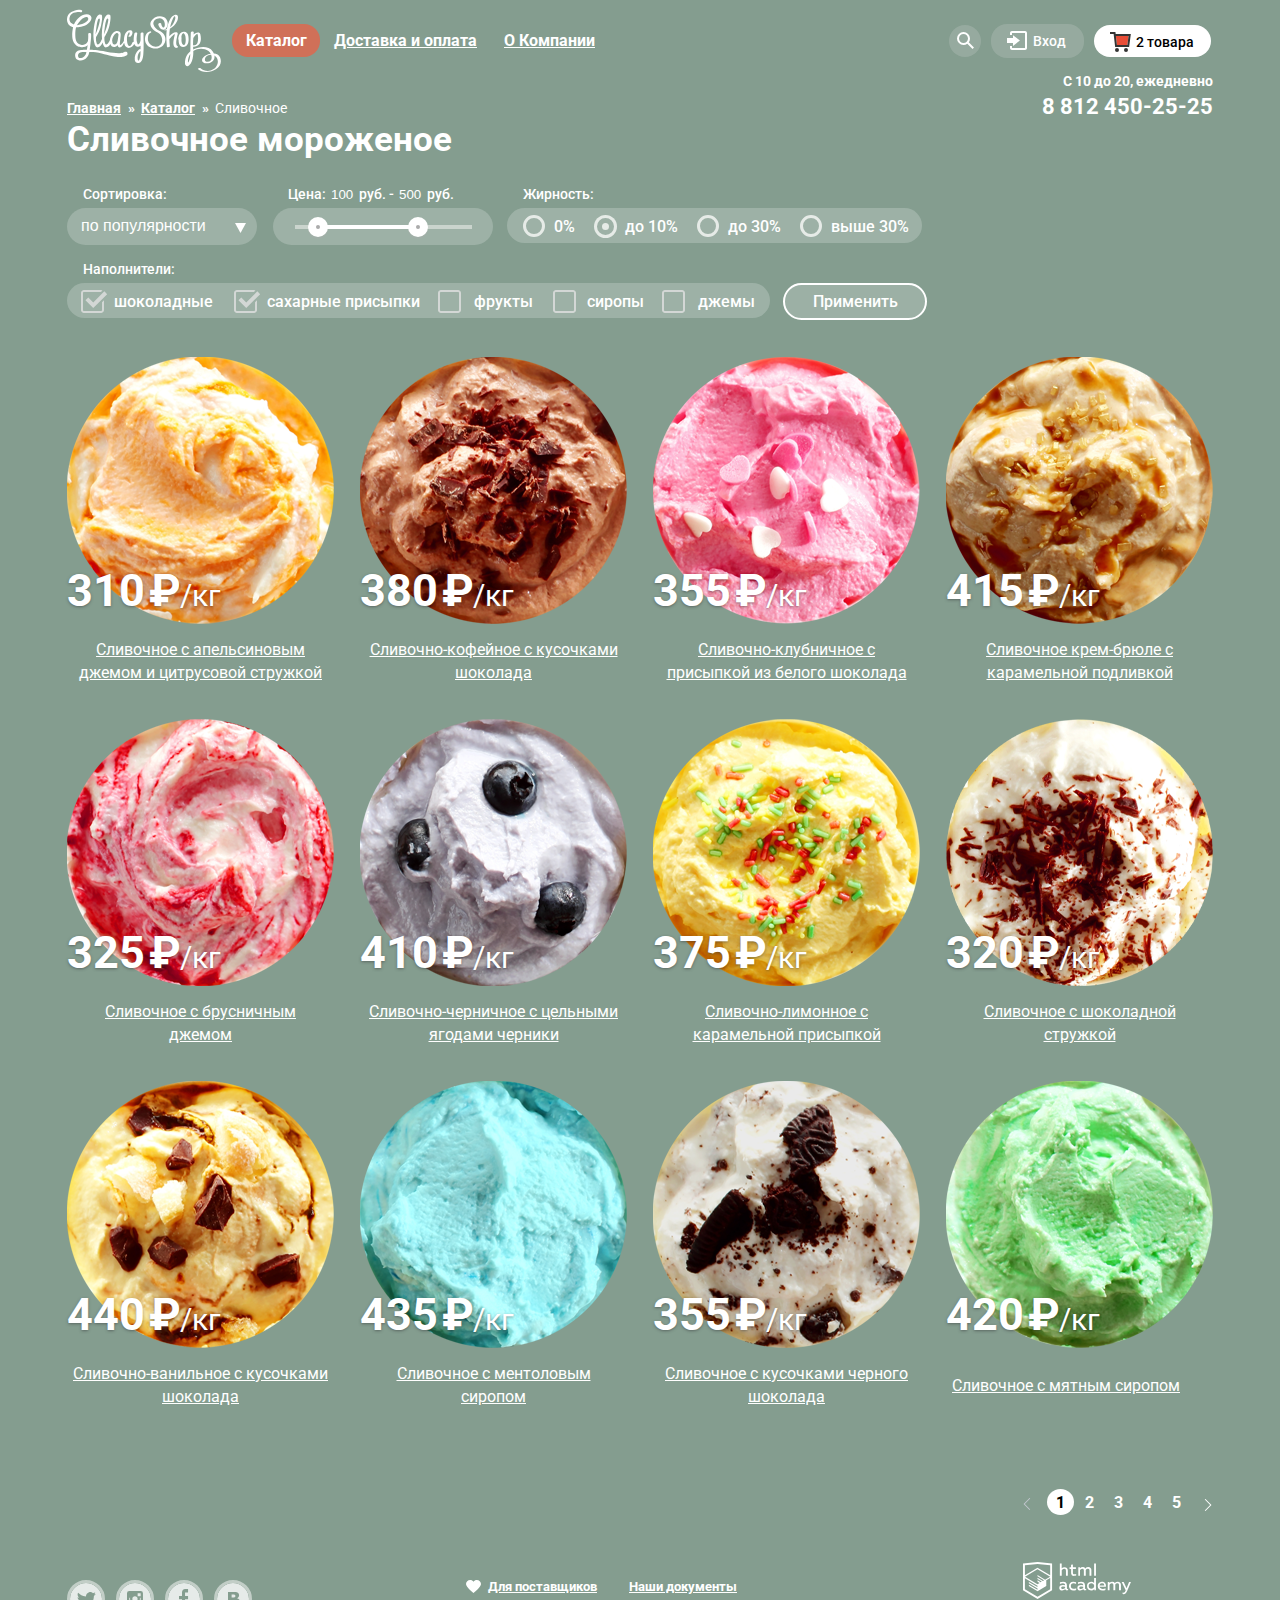
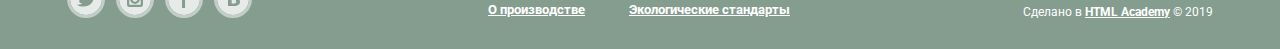
==== commit 04cb0f5a: "Защита-2" ====
--- a/catalog.html
+++ b/catalog.html
@@ -77,15 +77,13 @@
                 </svg>
               </a>
               <!-- Выпадающая форма поиска -->
-              <div class="search">
-                <section class="section-search">
-                  <h2 class="visually-hidden">Поиск</h2>
-                  <form class="search-form" action="#" method="POST">
-                    <label class="visually-hidden" for="search-item-id">Поиск</label>
-                    <input type="text" id="search-item-id" name="search" placeholder="Чего ищем?">
-                  </form>
-                </section>
-              </div>
+              <section class="section-search">
+                <h2 class="visually-hidden">Поиск</h2>
+                <form class="search-form" action="#" method="POST">
+                  <label class="visually-hidden" for="search-item-id">Поиск</label>
+                  <input type="text" id="search-item-id" name="search" placeholder="Чего ищем?">
+                </form>
+              </section>
             </li>
 
             <!-- Пункт пользовательского меню - Логин -->
@@ -99,26 +97,24 @@
                 </svg>
                 <span>Вход</span></a>
               <!-- Выпадающая форма логина -->
-              <div class="login">
-                <section class="section-login">
-                  <h2 class="visually-hidden">Личный кабинет</h2>
-                  <form class="login-form" action="#" method="POST">
-                    <p class="login-item">
-                      <label for="login-item-login" class="visually-hidden">Введите электронную почту</label>
-                      <input id="login-item-login" type="text" name="login" placeholder="Электронная почта">
-                    </p>
-                    <p class="login-item">
-                      <label for="login-item-password" class="visually-hidden">Введите пароль</label>
-                      <input id="login-item-password" type="password" name="password" placeholder="Пароль">
-                    </p>
-                    <button class="button button-login-form" type="submit">Войти</button>
-                    <p class="login-item-info">
-                      <a class="login-item-info-forget" href="#">Забыли пароль?</a>
-                      <a class="login-item-info-new-user" href="#">Новая регистрация</a>
-                    </p>
-                  </form>
-                </section>
-              </div>
+              <section class="section-login">
+                <h2 class="visually-hidden">Личный кабинет</h2>
+                <form class="login-form" action="#" method="POST">
+                  <p class="login-item">
+                    <label for="login-item-login" class="visually-hidden">Введите электронную почту</label>
+                    <input id="login-item-login" type="text" name="login" placeholder="Электронная почта">
+                  </p>
+                  <p class="login-item">
+                    <label for="login-item-password" class="visually-hidden">Введите пароль</label>
+                    <input id="login-item-password" type="password" name="password" placeholder="Пароль">
+                  </p>
+                  <button class="button button-login-form" type="submit">Войти</button>
+                  <p class="login-item-info">
+                    <a class="login-item-info-forget" href="#">Забыли пароль?</a>
+                    <a class="login-item-info-new-user" href="#">Новая регистрация</a>
+                  </p>
+                </form>
+              </section>
             </li>
 
             <!-- Пункт пользовательского меню - Корзина - АКТИВНАЯ -->
@@ -133,7 +129,6 @@
                 <span>2 товара</span>
               </a>
               <!-- Выпадающая корзина -->
-              <div class="basket">
                 <section class="section-basket">
                   <h2 class="visually-hidden">Список товаров в корзине</h2>
                   <ul class="basket-list">
@@ -179,7 +174,6 @@
                   </div>
 
                 </section>
-              </div>
 
             </li>
 
--- a/css/min-main.css
+++ b/css/min-main.css
@@ -1 +1 @@
-.visually-hidden{position:absolute;width:1px;height:1px;margin:-1px;border:0;padding:0;white-space:nowrap;-webkit-clip-path:inset(100%);clip-path:inset(100%);clip:rect(0 0 0 0);overflow:hidden}body{margin:0;padding:0;font-family:"Roboto",Arial,sans-serif;color:#000;min-width:1200px;height:100%}a{font-weight:700;color:#fff}.global-page-wrapper{background-color:#849d8f;background-image:url(../img/icecream-double-1.png);background-repeat:no-repeat;background-position:top center;-webkit-transition:background-image .5s ease,background-color .5s ease;-o-transition:background-image .5s ease,background-color .5s ease;transition:background-image .5s ease,background-color .5s ease}.container{width:1200px;margin:0 auto;padding-left:27px;padding-right:27px}html{-webkit-box-sizing:border-box;box-sizing:border-box}*,:before,:after{-webkit-box-sizing:inherit;box-sizing:inherit}.button{border:0;background-color:#f26843;background-image:-webkit-gradient(linear,left top,left bottom,from(#f26843),to(#e74a35));background-image:-webkit-linear-gradient(top,#f26843 0%,#e74a35 100%);background-image:-o-linear-gradient(top,#f26843 0%,#e74a35 100%);background-image:linear-gradient(to bottom,#f26843 0%,#e74a35 100%);-webkit-box-shadow:0 1px 1px #ac1000;box-shadow:0 1px 1px #ac1000;font-weight:700;text-decoration:none;color:#fff;text-shadow:0 2px 5px rgba(160,32,11,.76);text-align:center;vertical-align:middle}.button:hover,.button:focus{outline:0;background-color:#ed705e;background-image:-webkit-gradient(linear,left top,right top,from(#ed705e),to(#f58669));background-image:-webkit-linear-gradient(left,#ed705e 0%,#f58669 100%);background-image:-o-linear-gradient(left,#ed705e 0%,#f58669 100%);background-image:linear-gradient(90deg,#ed705e 0%,#f58669 100%);-webkit-box-shadow:0 2px 0 0 #ac1000;box-shadow:0 2px 0 0 #ac1000;cursor:pointer}.button:active{outline:0;background-color:#e74a35;background-image:-webkit-gradient(linear,left top,right top,from(#e74a35),to(#f26843));background-image:-webkit-linear-gradient(left,#e74a35 0%,#f26843 100%);background-image:-o-linear-gradient(left,#e74a35 0%,#f26843 100%);background-image:linear-gradient(90deg,#e74a35 0%,#f26843 100%);-webkit-box-shadow:inset 0 2px 2px 0 #942718;box-shadow:inset 0 2px 2px 0 #942718;cursor:pointer}.header-main-top{display:-webkit-box;display:-ms-flexbox;display:flex;-webkit-box-pack:start;-ms-flex-pack:start;justify-content:flex-start}.main-logo{margin-right:11px;line-height:0;padding-top:9px}.main-logo img{margin:0;padding:0;width:154px;height:64px}.main-navigation{display:-webkit-box;display:-ms-flexbox;display:flex;-ms-flex-wrap:wrap;flex-wrap:wrap;width:979px}.site-nav-main,.site-nav-other{display:-webkit-box;display:-ms-flexbox;display:flex;-ms-flex-wrap:wrap;flex-wrap:wrap;-webkit-box-align:center;-ms-flex-align:center;align-items:center;list-style:none;margin:0;padding:0}.site-nav-main{padding-top:7px}.site-nav-element{font-size:16px;line-height:18px;padding-left:14px;padding-top:7px;padding-bottom:7px;padding-right:13px;background-color:transparent;border-radius:16px}.site-nav-element:hover,.site-nav-element:focus{background-color:#f7f6f3;color:#000;text-decoration:none}.site-nav-element:active{-webkit-box-shadow:inset 0 2px 1px 0 #696969;box-shadow:inset 0 2px 1px 0 #696969;background-color:#ededed;text-decoration:none}.site-nav-main li{position:relative}.submenu-catalog{display:none;position:absolute;top:25px;left:-5px;z-index:1}.site-nav-main>li:hover .submenu-catalog{display:block}.catalog-list{border-radius:5px;padding:0;margin-top:5px;list-style:none;background-color:#f8f7f4;-webkit-box-shadow:0 20px 20px 0 rgba(0,0,0,.4);box-shadow:0 20px 20px 0 rgba(0,0,0,.4);overflow:hidden}.catalog-item{min-width:143px}.catalog-item a{display:block;font-size:14px;line-height:16px;font-weight:400;color:#000;padding-left:18px;padding-right:22px;padding-top:8px;padding-bottom:7px;text-decoration:none;border-radius:0}.catalog-item-hot a{padding-top:11px;padding-bottom:14px;font-weight:700}.catalog-item:last-child a{padding-bottom:15px}.catalog-item-hot{position:relative}.catalog-item-hot::after{position:absolute;content:"";bottom:0;left:6px;width:128px;height:1px;background-color:rgba(53,53,53,.2)}.catalog-list a:hover,.catalog-list a:focus{background-color:#fbded7}.catalog-list a:active{background-color:#f6b5a5}.site-nav-other{margin-left:auto;padding-top:8px}.site-nav-other a{position:relative;font-size:14px;line-height:16px;font-weight:500;text-decoration:none;border-radius:16px;padding-top:7px;padding-bottom:7px;padding-right:17px;margin-right:10px}.site-nav-other a:hover,.site-nav-other a:focus,.site-nav-other a:active{background-color:#f7f6f3;color:#000;text-decoration:none}.site-nav-other .button-search{display:-webkit-box;display:-ms-flexbox;display:flex;padding:0;-webkit-box-align:center;-ms-flex-align:center;align-items:center;-webkit-box-pack:center;-ms-flex-pack:center;justify-content:center;background-color:rgba(225,225,225,.2);width:32px;height:32px}.button-search:hover path,.button-search:focus path,.button-search:active path{fill:#000}.site-nav-other li{position:relative}.search{display:none;position:absolute;right:10px;top:31px;z-index:1}.site-nav-other>li:hover .search{display:block}.search-form,.login-form{margin-top:5px;background-color:#f8f7f4;border-radius:5px}.search-form input{color:#323232;font-size:16px;line-height:24px;font-weight:700;width:311px;height:44px;padding-left:15px;padding-right:15px;margin:20px 15px;border:1px solid #d3d3d2;border-radius:4px}.search-form input::-webkit-input-placeholder{color:#999;font-size:14px;line-height:24px;font-weight:400}.search-form input:-ms-input-placeholder{color:#999;font-size:14px;line-height:24px;font-weight:400}.search-form input::-ms-input-placeholder{color:#999;font-size:14px;line-height:24px;font-weight:400}.search-form input::placeholder{color:#999;font-size:14px;line-height:40px;font-weight:400}.search-form input:hover{border:2px solid rgba(154,154,154,.52)}.search-form input:focus{outline:0;border:2px solid rgba(46,136,228,.52)}.button-login{display:-webkit-box;display:-ms-flexbox;display:flex;-ms-flex-wrap:wrap;flex-wrap:wrap;-webkit-box-align:center;-ms-flex-align:center;align-items:center;background-color:rgba(225,225,225,.2);min-height:32px;width:93px;padding-left:16px}.button-login svg{margin-bottom:1px;margin-right:5px}.button-login:hover g,.button-login:focus g,.button-login:active g{fill:#000}.login{position:absolute;right:10px;top:31px;display:none;z-index:1}.section-login{width:277px}.site-nav-other>li:hover .login{display:block}.section-login p{margin:0;padding:0}.login-item-info a{font-size:13px;line-height:24px;color:#000;font-weight:400}.login-form{display:-webkit-box;display:-ms-flexbox;display:flex;-ms-flex-wrap:wrap;flex-wrap:wrap}.login-item input::-webkit-input-placeholder{color:#999;font-size:14px;line-height:24px;font-weight:400}.login-item input:-ms-input-placeholder{color:#999;font-size:14px;line-height:24px;font-weight:400}.login-item input::-ms-input-placeholder{color:#999;font-size:14px;line-height:24px;font-weight:400}.login-item input::placeholder{color:#999;font-size:14px;line-height:40px;font-weight:400}.login-item input{color:#323232;font-size:16px;line-height:24px;font-weight:700;width:241px;height:44px;padding-left:15px;padding-right:15px;margin-left:19px;margin-top:20px;margin-right:17px;border:1px solid #d3d3d2;border-radius:4px}.login-item input:hover{border:2px solid rgba(154,154,154,.52)}.login-item input:focus{outline:0;border:2px solid rgba(46,136,228,.52)}.button-login-form{width:100px;min-height:44px;margin-left:19px;margin-top:20px;margin-bottom:22px;border-radius:21px}.section-login .login-item-info{display:-webkit-box;display:-ms-flexbox;display:flex;-ms-flex-wrap:wrap;flex-wrap:wrap;-webkit-box-orient:vertical;-webkit-box-direction:normal;-ms-flex-direction:column;flex-direction:column;padding-right:20px;padding-top:18px;padding-left:19px}.login-item-info a{text-decoration:underline;padding:0;margin:0}.login-item-info a:hover,.login-item-info a:focus,.login-item-info a:active{color:#e84d37;text-decoration:underline}.site-nav-other .button-basket{display:-webkit-box;display:-ms-flexbox;display:flex;-ms-flex-wrap:wrap;flex-wrap:wrap;-webkit-box-align:center;-ms-flex-align:center;align-items:center;background-color:rgba(225,225,225,.2);min-height:32px;width:100px;padding-left:16px;padding-top:7px;padding-bottom:7px;margin-right:0}.button-basket svg{margin-right:7px}.button-basket:hover g,.button-basket:focus g,.button-basket:active g{fill:#000}.ahead-contacts{text-align:right}.ahead-contacts-time{margin:0;padding-bottom:6px;font-size:14px;line-height:16px;font-weight:700;color:#fff}.ahead-contacts-phone{font-size:22px;line-height:24px;text-decoration:none}.ahead-contacts-phone:hover,.ahead-contacts-phone:focus,.ahead-contacts-phone:active{color:#ffbc9e}.slides{position:relative;padding-top:276px;margin-bottom:43px;text-align:center;color:#fff}.slides-controls label{display:inline-block;width:21px;height:21px;margin-right:8px;vertical-align:top;background-color:transparent;border:2px solid #fff;border-radius:50%;cursor:pointer}.slides-controls{position:absolute;bottom:20px;left:0;z-index:2;font-size:0}.slides-list{margin:0;padding:0;list-style:none}.slides-item{display:none}.slides-item h3{font-size:60px;line-height:60px;font-weight:700;text-align:center;color:#fff;width:700px;margin:0 auto;margin-bottom:27px}.button-give-me-both{display:inline-block;vertical-align:top;width:280px;min-height:64px;font-size:32px;line-height:44px;color:#fff;padding-top:9px;border-radius:50px;cursor:pointer}#product-1:checked~.global-page-wrapper #slide-1,#product-2:checked~.global-page-wrapper #slide-2,#product-3:checked~.global-page-wrapper #slide-3{display:block}#product-1:checked~.global-page-wrapper label[for=product-1],#product-2:checked~.global-page-wrapper label[for=product-2],#product-3:checked~.global-page-wrapper label[for=product-3]{background-color:#fff}#product-1:focus~.global-page-wrapper label[for=product-1],#product-2:focus~.global-page-wrapper label[for=product-2],#product-3:focus~.global-page-wrapper label[for=product-3]{outline:0;border:3px solid rgba(46,136,228,.52)}#product-1:checked~.global-page-wrapper{background-color:#849d8f;background-image:url(../img/icecream-double-1.png)}#product-2:checked~.global-page-wrapper{background-color:#8996a6;background-image:url(../img/icecream-double-2.png)}#product-3:checked~.global-page-wrapper{background-color:#9d8b84;background-image:url(../img/icecream-double-3.png)}.site-wrapper::before{visibility:hidden;background-image:url(img/icecream-double-2.png)}.site-wrapper::after{visibility:hidden;background-image:url(img/icecream-double-3.png)}.special-offers-list{list-style:none;padding:0;margin-bottom:39px}.special-offers-item{vertical-align:top;display:inline-block;width:560px;min-height:230px;padding-left:18px;border-radius:15px;background-size:cover}.special-offers-item:nth-child(1){background-color:#4d010c;background-image:url(../img/raspberries-layer.png);background-position:top center;background-repeat:no-repeat;margin-right:22px}.special-offers-item:nth-child(2){background-color:#653f2f;background-image:url(../img/chocolate-layer.png);background-position:top center;background-repeat:no-repeat}.special-offers-list h3{font-size:35px;line-height:41px;min-height:35px;font-weight:700;color:#fff;margin:0;padding-top:15px;padding-bottom:15px}.special-offers-list p{font-size:18px;line-height:22px;font-weight:700;color:#fff;margin:0;padding-bottom:45px;padding-right:17px}.button-special-offer{display:block;text-align:left;font-size:18px;line-height:24px;font-weight:700;color:#fff;min-height:46px;border-radius:23px;padding-top:8px;margin-right:21px;margin-left:auto;margin-bottom:20px;padding-right:5px}.special-offers-item:nth-child(1) .button-special-offer{width:166px;padding-left:22px}.special-offers-item:nth-child(2) .button-special-offer{width:189px;padding-left:21px}.top-sellers .top-sellers-list{position:relative;margin-bottom:0;padding-bottom:0}.top-sellers-list .product-item::before{position:absolute;content:"";height:61px;width:61px;top:0;left:0;background-image:url(../img/hit.svg);background-position:top center;background-repeat:no-repeat}.features{min-height:306px;background-color:#eee3c7;background-image:url(../img/vaffle-layer.png);background-position:top center;background-repeat:no-repeat;padding-top:26px;margin-bottom:40px;border-radius:15px;background-size:cover}.features b{display:block;font-size:24px;line-height:30px;font-weight:500;text-align:left;font-style:normal;font-stretch:normal;letter-spacing:normal;color:#323232;margin-bottom:10px;padding-left:20px}.features-list{display:-webkit-box;display:-ms-flexbox;display:flex;-ms-flex-wrap:wrap;flex-wrap:wrap;list-style:none;-webkit-box-pack:justify;-ms-flex-pack:justify;justify-content:space-between;width:1146px;padding:0;padding-right:20px;margin:0}.features-item{position:relative;padding-left:76px;padding-top:11px;padding-bottom:10px;padding-right:7px;width:560px;font-size:16px;line-height:22px;font-weight:400;font-style:normal;font-stretch:normal;letter-spacing:normal;text-align:left;color:#323232}.features-item::before{content:"";position:absolute;width:49px;height:49px;left:20px;top:-4px}.features-item-icecream::before{background-image:url(../img/ice-cream-icon.svg)}.features-item-leaf::before{background-image:url(../img/leaf-icon.svg)}.features-item-cow::before{background-image:url(../img/cow-icon.svg)}.features-item-termometr::before{background-image:url(../img/termometr-icon.svg)}.news-mailing{margin-bottom:40px}.blog-news{display:inline-block;vertical-align:top;background-color:#fff;background-image:url(../img/strawberry-layer.png);background-position:top;background-repeat:no-repeat;width:560px;min-height:220px;border-radius:10px;margin-right:20px}.blog-news h2{color:#323232;font-size:16px;line-height:22px;font-weight:500;margin-left:20px;margin-top:24px;margin-bottom:0}.blog-news-header{display:block;color:#323232;font-size:24px;line-height:30px;font-weight:700;margin-left:20px;margin-top:5px;width:300px}.blog-news-header:hover,.blog-news-header:focus,.blog-news-header:active{color:#e84d37}.subscription-form{display:inline-block;vertical-align:top;background-color:#fff;background-image:url(../img/post-layer.svg);width:560px;min-height:220px;padding:5px 5px;border-radius:10px}.subscription-form-background{width:550px;min-height:210px;background-color:#f8f7f4;border-radius:10px}.subscription-form p{margin:0;color:#5a5a5a;font-size:16px;line-height:22px;padding-top:30px;padding-left:19px;padding-right:24px}.form-mailing{display:-webkit-box;display:-ms-flexbox;display:flex;-webkit-box-pack:justify;-ms-flex-pack:justify;justify-content:space-between;-ms-flex-wrap:wrap;flex-wrap:wrap;padding-top:35px;padding-left:20px;padding-right:21px;padding-bottom:35px}.form-mailing input{color:#323232;font-size:16px;line-height:24px;font-weight:700;padding-left:15px;padding-right:15px;width:368px;height:44px;border:1px solid rgba(178,178,178,.52)}.form-mailing input::-webkit-input-placeholder{color:#999;font-size:16px;line-height:24px;font-weight:400}.form-mailing input:-ms-input-placeholder{color:#999;font-size:16px;line-height:24px;font-weight:400}.form-mailing input::-ms-input-placeholder{color:#999;font-size:16px;line-height:24px;font-weight:400}.form-mailing input::placeholder{color:#999;font-size:16px;line-height:40px;font-weight:400}.form-mailing input:hover{border:2px solid rgba(154,154,154,.52)}.form-mailing input:focus{outline:0;border:2px solid rgba(46,136,228,.52)}.button-form-mailing{font-size:18px;line-height:24px;font-weight:700;color:#fff;width:129px;min-height:44px;border-radius:21px}.map-and-address{position:relative;padding:0;width:100%;height:430px;background-image:url(../img/map-placeholder.jpg);background-image:cover;background-repeat:no-repeat;background-position:center top}.map-and-address iframe{width:100%;height:100%;border:0}.address-container{position:relative}.address-item{position:absolute;top:64px;right:2.2%;background-color:#fff;font-size:14px;line-height:20px;border-radius:10px;width:302px;padding:28px 25px;z-index:2}.address-item p{margin:0}.address-item-text,.address-item-text a{font-size:18px;line-height:24px;text-decoration:none;color:#323232;font-weight:700}.address-item-text a:hover,.address-item-text a:focus,.address-item-text a:active{color:#e84d37}.address-item-header-address{padding-bottom:0}.address-item-text-address{padding-bottom:19px}.address-item-header-phone{padding-bottom:2px}.address-item-text-phone{padding-bottom:5px}.address-item-header-time{padding-bottom:23px}.button-feedback{display:block;font-size:18px;line-height:24px;min-height:44px;border-radius:23px;padding:8px 25px}.overlay-modal{display:none;position:fixed;top:0;left:0;width:100%;height:100%;z-index:10;background-color:rgba(0,0,0,.5)}.overlay-modal-show{display:block}.modal-feedback-form{position:fixed;top:50%;left:50%;margin-top:-221px;margin-left:-239px;width:478px;min-height:443px;border-radius:10px;background-color:#f8f7f4;z-index:1;-webkit-animation:bounce .3s;animation:bounce .3s}@-webkit-keyframes bounce{0%{-webkit-transform:translateY(-2000px);transform:translateY(-2000px);opacity:0}70%{-webkit-transform:translateY(30px);transform:translateY(30px);opacity:.1}90%{-webkit-transform:translateY(-10px);transform:translateY(-10px);opacity:.7}to{-webkit-transform:translateY(0);transform:translateY(0);opacity:1}}@keyframes bounce{0%{-webkit-transform:translateY(-2000px);transform:translateY(-2000px);opacity:0}70%{-webkit-transform:translateY(30px);transform:translateY(30px);opacity:.1}90%{-webkit-transform:translateY(-10px);transform:translateY(-10px);opacity:.7}to{-webkit-transform:translateY(0);transform:translateY(0);opacity:1}}.modal-feedback-form-slogan{font-size:24px;font-weight:500;line-height:28px;margin:0;padding-left:24px;padding-top:20px;color:#323232}.feedback-form{position:relative;display:-webkit-box;display:-ms-flexbox;display:flex;-ms-flex-wrap:wrap;flex-wrap:wrap;padding-left:24px;padding-top:24px}.feedback-item{margin:0;padding-bottom:20px}.feedback-item-name,.feedback-item-mail{color:#323232;font-size:16px;line-height:24px;font-weight:700;width:267px;height:44px;padding-left:15px;padding-right:15px;border:1px solid #d3d3d2;border-radius:4px}.feedback-item-name::-webkit-input-placeholder,.feedback-item-mail::-webkit-input-placeholder{color:#999;font-size:14px;line-height:24px;font-weight:400}.feedback-item-name:-ms-input-placeholder,.feedback-item-mail:-ms-input-placeholder{color:#999;font-size:14px;line-height:24px;font-weight:400}.feedback-item-name::-ms-input-placeholder,.feedback-item-mail::-ms-input-placeholder{color:#999;font-size:14px;line-height:24px;font-weight:400}.feedback-item-name::placeholder,.feedback-item-mail::placeholder{color:#999;font-size:14px;line-height:40px;font-weight:400}.feedback-item-name:hover,.feedback-item-mail:hover{border:2px solid rgba(154,154,154,.52)}.feedback-item-name:focus,.feedback-item-mail:focus{outline:0;border:2px solid rgba(46,136,228,.52)}.feedback-item-text{width:428px;height:155px;resize:none;color:#323232;font-size:16px;line-height:24px;font-weight:700;padding-left:15px;padding-top:10px;padding-right:15px;padding-bottom:10px;border:1px solid #d3d3d2;border-radius:4px}.feedback-item-text::-webkit-input-placeholder{color:#999;font-size:14px;line-height:24px;font-weight:400}.feedback-item-text:-ms-input-placeholder{color:#999;font-size:14px;line-height:24px;font-weight:400}.feedback-item-text::-ms-input-placeholder{color:#999;font-size:14px;line-height:24px;font-weight:400}.feedback-item-text::placeholder{color:#999;font-size:14px;line-height:24px;font-weight:400}.feedback-item-text:hover{border:2px solid rgba(154,154,154,.52)}.feedback-item-text:focus{outline:0;border:2px solid rgba(46,136,228,.52)}.button-form-feedback{margin-left:auto;margin-right:25px;width:139px;min-height:44px;border-radius:21px}.modal-close{position:absolute;border:0;background-color:transparent;color:transparent;overflow:hidden;width:18px;height:17px;background-image:url(../img/x-big.svg);right:25px;top:-30px;cursor:pointer}.footer-main{position:relative;color:#fff;font-size:13px;line-height:18px;padding-bottom:25px;display:-webkit-box;display:-ms-flexbox;display:flex;-ms-flex-wrap:wrap;flex-wrap:wrap}.footer-social-list,.footer-documents-list-left,.footer-documents-list-right{display:-webkit-box;display:-ms-flexbox;display:flex;-ms-flex-wrap:wrap;flex-wrap:wrap;list-style:none;padding:0;margin:0;margin-top:28px}.footer-social-list{padding-top:7px}.footer-social-list{margin-right:236px}.footer-social-item{margin-right:11px}.footer-social-item:last-child{margin-right:0}.footer-social-item svg{width:38px;height:38px;border:3px solid #c2cec7;border-radius:50%}.footer-social-item:hover path,.footer-social-item:focus path{fill:#fff;border:3px solid #dae2de}.footer-social-item:active path{fill:#e9e9e9;border:3px solid #dae2de}.footer-documents{padding-top:5px;display:-webkit-box;display:-ms-flexbox;display:flex;position:relative}.footer-documents-list-left,.footer-documents-list-right{-webkit-box-orient:vertical;-webkit-box-direction:normal;-ms-flex-direction:column;flex-direction:column;position:relative}.footer-documents-list-left li,.footer-documents-list-right li{padding-bottom:5px}.footer-documents-list-left{margin-right:32px}.footer-documents-list a{font-weight:400;margin-right:32px}.footer-documents-item-heart{font-weight:700}.footer-documents-item-heart::before{position:absolute;content:"";width:15px;height:13px;background-image:url(../img/heart.svg);background-position:top center;background-repeat:no-repeat;left:-22px;top:2px}.footer-documents-list-left a:hover,.footer-documents-list-left a:focus,.footer-documents-list-left a:active,.footer-documents-list-right a:hover,.footer-documents-list-right a:focus,.footer-documents-list-right a:active,.footer-copyright a:hover,.footer-copyright a:focus,.footer-copyright a:active{color:#ffbc9e}.footer-copyright{margin-left:auto;padding-top:16px;padding-left:2px;font-size:12px;line-height:16px}.footer-copyright p{margin:0;padding:0}.footer-copyright svg{width:108px;height:39px}.catalog-page .global-page-wrapper{background-image:none}.site-nav-element-active{background-color:#d07058;text-decoration:none}.catalog-item-active a{background-color:#d07058}.site-nav-other .button-basket-active{display:-webkit-box;display:-ms-flexbox;display:flex;-ms-flex-wrap:wrap;flex-wrap:wrap;-webkit-box-align:center;-ms-flex-align:center;align-items:center;background-color:#fff;color:#000;height:32px;width:117px;padding-left:16px;padding-top:7px;margin-right:0}.button-basket-active svg{margin-right:5px}.basket{display:none;position:absolute;right:0;top:31px;z-index:1}.site-nav-other>li:hover .basket{display:block}.section-basket{width:540px;margin-top:5px;border-radius:5px;-webkit-box-shadow:0 20px 20px 0 rgba(0,0,0,.4);box-shadow:0 20px 20px 0 rgba(0,0,0,.4);background-color:#f8f7f4}.basket-list{position:relative;display:-webkit-box;display:-ms-flexbox;display:flex;-webkit-box-orient:vertical;-webkit-box-direction:normal;-ms-flex-direction:column;flex-direction:column;list-style:none;padding-left:20px;padding-top:3px;padding-bottom:30px}.basket-item{display:-webkit-box;display:-ms-flexbox;display:flex;-ms-flex-wrap:wrap;flex-wrap:wrap}.basket-list a{display:-webkit-box;display:-ms-flexbox;display:flex;padding:0;margin:0;padding-top:20px;padding-right:32px;color:#323232;font-size:13px;line-height:16px;font-weight:400;font-style:normal;font-stretch:normal;letter-spacing:normal;text-align:left}.basket-item-image{height:33px;width:46px;padding-right:13px}.basket-item-name{display:inline-block;vertical-align:top;padding-top:7px;width:216px}.basket-weight-price{padding-top:27px;color:#323232;font-size:13px;line-height:16px;font-weight:400;font-style:normal;font-stretch:normal;letter-spacing:normal}.basket-item-price{color:#999;padding-right:25px}.delete-item{border:0;overflow:hidden;background-color:transparent;color:transparent;width:9px;height:11px;background-image:url(../img/x-small.svg);background-position:top center;background-repeat:no-repeat;padding:0;margin-right:9px;margin-top:27px;cursor:pointer;-webkit-box-ordinal-group:0;-ms-flex-order:-1;order:-1}.basket-list::after{position:absolute;content:"";left:15px;bottom:14px;width:510px;height:1px;background-color:rgba(53,53,53,.2)}.basket-bottom{display:-webkit-box;display:-ms-flexbox;display:flex;-webkit-box-orient:vertical;-webkit-box-direction:normal;-ms-flex-direction:column;flex-direction:column;-webkit-box-pack:end;-ms-flex-pack:end;justify-content:flex-end}.basket-itog{font-size:15px;line-height:18px;font-weight:700;font-style:normal;font-stretch:normal;letter-spacing:normal;color:#323232;margin:0;margin-right:15px;margin-bottom:15px;text-align:right}.section-basket .button-modal-basket-list{font-size:18px;line-height:24px;margin-left:auto;margin-right:16px;margin-bottom:21px;width:170px;min-height:44px;border-radius:21px;padding:0;padding-top:10px}.section-basket .button-modal-basket-list:hover{color:#fff}.main-head-catalog{font-size:35px;line-height:41px;color:#fff;-webkit-box-ordinal-group:2;-ms-flex-order:1;order:1;margin:0;margin-bottom:25px}.wraper-header-menu{display:-webkit-box;display:-ms-flexbox;display:flex;-ms-flex-wrap:wrap;flex-wrap:wrap;-webkit-box-align:end;-ms-flex-align:end;align-items:flex-end}.shop-menu-list{display:-webkit-box;display:-ms-flexbox;display:flex;font-size:14px;line-height:16px;font-weight:400;list-style:none;color:#fff;margin:0;padding:0;padding-bottom:3px}.shop-menu-item{position:relative}.shop-menu-item a{padding-right:20px}.shop-menu-item a::after{position:absolute;content:"»";top:0;right:6px}.shop-menu-list a:hover,.shop-menu-list a:focus,.shop-menu-list a:active{color:#ffbc9e}.catalog-ahead-contacts{margin-left:auto;text-align:right}.ahead-contacts-time{margin:0;padding-bottom:6px;font-size:14px;line-height:16px;font-weight:700;color:#fff}.ahead-contacts-phone{font-size:22px;line-height:24px;text-decoration:none}.ahead-contacts-phone:hover,.ahead-contacts-phone:focus,.ahead-contacts-phone:active{color:#ffbc9e}.form-filters{margin-bottom:37px}.filter-form{display:-webkit-box;display:-ms-flexbox;display:flex;-ms-flex-wrap:wrap;flex-wrap:wrap;font-size:14px;line-height:18px;font-weight:500;text-align:left;color:#fff}.filter-form legend{padding-left:16px}.filter-form ul{list-style:none}.filter-form fieldset{position:relative;margin:0;padding:0;border:0;cursor:pointer;min-height:60px;padding-top:5px}.filter-form .filter-sort{margin-right:16px;margin-bottom:15px}.filter-sort select{width:190px;font-size:16px;line-height:18px;font-weight:500;-moz-appearance:none;-webkit-appearance:none;appearance:none;color:#fff;background:#9db1a6;background-image:url(../img/icon-down-dir-white.svg);background-repeat:no-repeat;background-position:94% 15px;cursor:pointer;padding-top:9px;padding-bottom:10px;padding-left:14px;border-radius:19px;border:0;min-height:37px}.filter-sort select::-ms-expand{display:none}.filter-sort select:hover{border:0;color:#000;background-image:url(../img/icon-down-dir.svg);background-repeat:no-repeat;background-position:94% 15px;border:0}.filter-sort select:focus:hover{color:#000;background:#fff;background-image:url(../img/icon-down-dir.svg);background-repeat:no-repeat;background-position:94% 12px;border:0}.filter-form .filter-price{margin-right:14px;margin-bottom:15px;padding-top:0}.filter-price-controls{padding-left:15px;padding-bottom:5px}.filter-price-controls input{border:0;background-color:transparent;color:#fff;width:30px}.filter-max-price input{padding-left:2px}.filter-price .slider-field{width:220px;background:#9db1a6;border-radius:19px;padding-top:17px;padding-bottom:16px;padding-left:42px}.filter-price .slider{position:relative;width:107px;height:4px;background-color:#fff;border-radius:19px}.filter-price .slider::before{content:"";position:absolute;width:20px;height:4px;top:0;left:-20px;opacity:.5;background-color:#f8f7f4}.filter-price .slider::after{content:"";position:absolute;width:50px;height:4px;top:0;right:-50px;opacity:.5;background-color:#f8f7f4}.filter-price .first-circle{position:absolute;width:20px;height:22px;top:32px;left:35px}.first-circle:hover,.first-circle:hover svg{width:22px;height:25px;left:34px;top:31px}.filter-price .second-circle{position:absolute;width:20px;height:22px;top:32px;right:65px}.second-circle:hover,.second-circle:hover svg{width:22px;height:25px;top:31px;right:64px}.filter-form .filter-fat{width:415px}.list-filter-fat{display:-webkit-box;display:-ms-flexbox;display:flex;margin:0;padding:0;padding-left:15px;padding-top:10px;padding-bottom:7px;background:#9db1a6;border-radius:19px}.list-filter-fat-item{position:relative;padding-right:20px}.list-filter-fat-item{padding-right:18px}.list-filter-fat-item:last-child{padding-right:0}.list-filter-fat-item label{font-size:16px;line-height:18px;font-weight:500;padding-left:32px;cursor:pointer}.list-filter-fat-item label::before{position:absolute;content:"";width:22px;height:22px;border-radius:50%;border:3px solid #e6ebe7;left:1px;top:-3px}.list-filter-fat-item:hover label::before{border:3px solid #fff}.list-filter-fat-item input:disabled+label::before{border:3px solid rgba(225,225,225,.4)}.list-filter-fat-item input:checked+label::before{background-color:#e6ebe7;width:17px;height:17px;border:5px solid #9db1a6;-webkit-box-shadow:0 0 0 3px #e6ebe7;box-shadow:0 0 0 3px #e6ebe7;left:4px;top:0}.list-filter-fat-item:hover input:checked+label::before,.list-filter-fat-item input:focus+label::before{background-color:#fff;width:17px;height:17px;border:5px solid #9db1a6;-webkit-box-shadow:0 0 0 3px #fff;box-shadow:0 0 0 3px #fff;left:4px;top:0}.filter-form .filter-fill{width:703px;margin-right:13px}.list-filter-fill{display:-webkit-box;display:-ms-flexbox;display:flex;margin:0;padding:0;padding-left:15px;padding-top:10px;padding-bottom:7px;background:#9db1a6;border-radius:19px}.list-filter-fill-item{position:relative;padding-right:22px}.list-filter-fill-item:last-child{padding-right:0}.list-filter-fill-item label{font-size:16px;line-height:18px;font-weight:500;padding-left:32px;cursor:pointer}.list-filter-fill-item label::before{position:absolute;content:"";width:23px;height:23px;background-image:url(../img/checkbox-off.svg);background-repeat:no-repeat;background-position:center top;left:-1px;top:-3px}.list-filter-fill-item:nth-of-type(3) label::before{left:-4px;top:-3px}.list-filter-fill-item:nth-of-type(4) label::before{left:-2px}.list-filter-fill-item:nth-of-type(5) label::before{left:-4px}.list-filter-fill-item:hover label::before,.list-filter-fill-item input:focus+label::before{background-image:url(../img/checkbox-hover.svg);background-repeat:no-repeat;background-position:center top}.list-filter-fill-item input:checked+label::before{width:27px;background-image:url(../img/checkbox-on.svg);background-repeat:no-repeat;background-position:center top}.list-filter-fill-item:hover input:checked:not(:disabled)+label::before,.list-filter-fill-item input:checked:not(:disabled):focus+label::before{width:27px;background-image:url(../img/checkbox-on-hover.svg);background-repeat:no-repeat;background-position:center top}.list-filter-fill-item input:disabled+label::before{background-image:url(../img/checkbox-disabled.svg);background-repeat:no-repeat;background-position:center top}.button-filter-form{width:144px;min-height:37px;border-radius:28px;font:inherit;padding:0;font-weight:500;font-size:16px;line-height:18px;border:2px solid #fff;background-color:rgba(255,255,255,.2);color:#fff;text-align:center;vertical-align:middle;cursor:pointer;-ms-flex-item-align:end;align-self:flex-end}.button-filter-form:hover,.button-filter-form:focus{background-color:#fff;color:#000}.button-filter-form:active{-webkit-box-shadow:inset 0 2px 1px 0 #696969;box-shadow:inset 0 2px 1px 0 #696969;background-color:#ededed;color:#000}.catalog{padding-bottom:14px}.catalog-product{position:relative;list-style:none;display:-webkit-box;display:-ms-flexbox;display:flex;-ms-flex-wrap:wrap;flex-wrap:wrap;margin:0;padding:0;padding-bottom:31px}.product-item{position:relative;display:-webkit-box;display:-ms-flexbox;display:flex;-ms-flex-wrap:wrap;flex-wrap:wrap;width:267px;margin-right:26px}.product-item:nth-child(4n){margin-right:0}.product-item:hover{z-index:2}.product-item:hover::after{position:absolute;content:"";left:-13px;top:-6px;right:-13px;bottom:-46px;z-index:-1;-webkit-box-shadow:0 20px 20px 0 rgba(0,0,0,.4);box-shadow:0 20px 20px 0 rgba(0,0,0,.4);background-color:rgba(248,247,244,.2);border-radius:4px}.product-item:hover .button-quick-view{position:absolute;display:block;bottom:-25px;left:33px}.button-quick-view{display:none;width:200px;min-height:44px;border-radius:21px;font-size:18px;line-height:24px;font-weight:700;font-style:normal;font-stretch:normal;letter-spacing:normal;text-align:center;color:#fefefe;margin-left:auto;margin-right:auto;padding-top:10px}.product-item h3{text-align:center;-webkit-box-ordinal-group:3;-ms-flex-order:2;order:2;margin:0;padding-top:10px;padding-bottom:34px;padding-left:6px;padding-right:6px}.product-item-title{font-size:16px;line-height:22px;font-weight:400;text-align:center;color:#fff}.product-item-title:hover,.product-item-title:focus,.product-item-title:active{color:#ffbc9e}.product-item-price{position:absolute;top:211px;left:0;margin:0;text-align:left;color:#fff}.product-item-money{font-size:45px;line-height:45px;text-shadow:0 1px 3px rgba(49,50,53,.5)}.product-item-currency{font-size:45px;line-height:45px;text-shadow:0 1px 3px rgba(49,50,53,.5)}.product-item-weight{font-size:30px;line-height:45px;text-shadow:0 1px 3px rgba(49,50,53,.5);margin-left:-5px}.paginator-wrapper{display:-webkit-box;display:-ms-flexbox;display:flex;-webkit-box-pack:end;-ms-flex-pack:end;justify-content:flex-end}.catalog-paginator-list{display:-webkit-box;display:-ms-flexbox;display:flex;list-style:none}.paginator-item{position:relative}.paginator-item a{display:block;text-decoration:none;width:27px;height:26px;border-radius:50%;margin-right:2px;padding:4px 9px}.paginator-item a:hover,.paginator-item a:focus,.paginator-item a:active{background-color:rgba(255,255,255,.2)}.paginator-item-current a{background-color:#fff;color:#000}.paginator-item-current a:hover,.paginator-item-current a:focus,.paginator-item-current a:active{background-color:#fff;color:#000}.paginator-item:first-child a,.paginator-item:last-child a{color:transparent;background-color:transparent;overflow:hidden;width:19px}.paginator-item:first-child a::before{content:"";position:absolute;width:8px;height:12px;background-image:url(../img/icon-left-small.svg);background-repeat:no-repeat;background-position:center top;top:9px;left:-3px;-webkit-transform:scaleX(-1);-ms-transform:scaleX(-1);transform:scaleX(-1)}.paginator-item:last-child a::after{content:"";position:absolute;width:8px;height:12px;background-image:url(../img/icon-right-small.svg);background-repeat:no-repeat;background-position:center top;top:10px;right:1px}+html{-webkit-box-sizing:border-box;box-sizing:border-box}*,:before,:after{-webkit-box-sizing:inherit;box-sizing:inherit}body{margin:0;padding:0;font-family:"Roboto",Arial,sans-serif;color:#000;min-width:1200px;height:100%}a{font-weight:700;color:#fff}@-webkit-keyframes bounce{0%{-webkit-transform:translateY(-2000px);transform:translateY(-2000px);opacity:0}70%{-webkit-transform:translateY(30px);transform:translateY(30px);opacity:.1}90%{-webkit-transform:translateY(-10px);transform:translateY(-10px);opacity:.7}to{-webkit-transform:translateY(0);transform:translateY(0);opacity:1}}@keyframes bounce{0%{-webkit-transform:translateY(-2000px);transform:translateY(-2000px);opacity:0}70%{-webkit-transform:translateY(30px);transform:translateY(30px);opacity:.1}90%{-webkit-transform:translateY(-10px);transform:translateY(-10px);opacity:.7}to{-webkit-transform:translateY(0);transform:translateY(0);opacity:1}}@-webkit-keyframes shake{0%,to{-webkit-transform:translateX(0);transform:translateX(0)}10%,30%,50%,70%,90%{-webkit-transform:translateX(-10px);transform:translateX(-10px)}20%,40%,60%,80%{-webkit-transform:translateX(10px);transform:translateX(10px)}}@keyframes shake{0%,to{-webkit-transform:translateX(0);transform:translateX(0)}10%,30%,50%,70%,90%{-webkit-transform:translateX(-10px);transform:translateX(-10px)}20%,40%,60%,80%{-webkit-transform:translateX(10px);transform:translateX(10px)}}.visually-hidden{position:absolute;width:1px;height:1px;margin:-1px;border:0;padding:0;white-space:nowrap;-webkit-clip-path:inset(100%);clip-path:inset(100%);clip:rect(0 0 0 0);overflow:hidden}.global-page-wrapper{background-color:#849d8f;background-image:url(../img/icecream-double-1.png);background-repeat:no-repeat;background-position:top center;-webkit-transition:background-image .5s ease,background-color .5s ease;-o-transition:background-image .5s ease,background-color .5s ease;transition:background-image .5s ease,background-color .5s ease}.container{width:1200px;margin:0 auto;padding-left:27px;padding-right:27px}.button{border:0;background-color:#f26843;background-image:-webkit-gradient(linear,left top,left bottom,from(#f26843),to(#e74a35));background-image:-webkit-linear-gradient(top,#f26843 0%,#e74a35 100%);background-image:-o-linear-gradient(top,#f26843 0%,#e74a35 100%);background-image:linear-gradient(to bottom,#f26843 0%,#e74a35 100%);-webkit-box-shadow:0 1px 1px #ac1000;box-shadow:0 1px 1px #ac1000;font-weight:700;text-decoration:none;color:#fff;text-shadow:0 2px 5px rgba(160,32,11,.76);text-align:center;vertical-align:middle}.button:hover,.button:focus{outline:0;background-color:#ed705e;background-image:-webkit-gradient(linear,left top,right top,from(#ed705e),to(#f58669));background-image:-webkit-linear-gradient(left,#ed705e 0%,#f58669 100%);background-image:-o-linear-gradient(left,#ed705e 0%,#f58669 100%);background-image:linear-gradient(90deg,#ed705e 0%,#f58669 100%);-webkit-box-shadow:0 2px 0 0 #ac1000;box-shadow:0 2px 0 0 #ac1000;cursor:pointer}.button:active{outline:0;background-color:#e74a35;background-image:-webkit-gradient(linear,left top,right top,from(#e74a35),to(#f26843));background-image:-webkit-linear-gradient(left,#e74a35 0%,#f26843 100%);background-image:-o-linear-gradient(left,#e74a35 0%,#f26843 100%);background-image:linear-gradient(90deg,#e74a35 0%,#f26843 100%);-webkit-box-shadow:inset 0 2px 2px 0 #942718;box-shadow:inset 0 2px 2px 0 #942718;cursor:pointer}.header-main-top{display:-webkit-box;display:-ms-flexbox;display:flex;-webkit-box-pack:start;-ms-flex-pack:start;justify-content:flex-start}.main-logo{margin-right:11px;line-height:0;padding-top:9px}.main-logo img{margin:0;padding:0;width:154px;height:64px}.main-navigation{display:-webkit-box;display:-ms-flexbox;display:flex;-ms-flex-wrap:wrap;flex-wrap:wrap;width:979px}.site-nav-main,.site-nav-other{display:-webkit-box;display:-ms-flexbox;display:flex;-ms-flex-wrap:wrap;flex-wrap:wrap;-webkit-box-align:center;-ms-flex-align:center;align-items:center;list-style:none;margin:0;padding:0}.site-nav-main{padding-top:7px}.site-nav-element{font-size:16px;line-height:18px;padding-left:14px;padding-top:7px;padding-bottom:7px;padding-right:13px;background-color:transparent;border-radius:16px}.site-nav-element:hover,.site-nav-element:focus{background-color:#f7f6f3;color:#000;text-decoration:none}.site-nav-element:active{-webkit-box-shadow:inset 0 2px 1px 0 #696969;box-shadow:inset 0 2px 1px 0 #696969;background-color:#ededed;text-decoration:none}.site-nav-main li{position:relative}.submenu-catalog{display:none;position:absolute;top:25px;left:-5px;z-index:1}.site-nav-main>li:hover .submenu-catalog{display:block}.catalog-list{border-radius:5px;padding:0;margin-top:5px;list-style:none;background-color:#f8f7f4;-webkit-box-shadow:0 20px 20px 0 rgba(0,0,0,.4);box-shadow:0 20px 20px 0 rgba(0,0,0,.4);overflow:hidden}.catalog-item{min-width:143px}.catalog-item a{display:block;font-size:14px;line-height:16px;font-weight:400;color:#000;padding-left:18px;padding-right:22px;padding-top:8px;padding-bottom:7px;text-decoration:none;border-radius:0}.catalog-item-hot a{padding-top:11px;padding-bottom:14px;font-weight:700}.catalog-item:last-child a{padding-bottom:15px}.catalog-item-hot{position:relative}.catalog-item-hot::after{position:absolute;content:"";bottom:0;left:6px;width:128px;height:1px;background-color:rgba(53,53,53,.2)}.catalog-list a:hover,.catalog-list a:focus{background-color:#fbded7}.catalog-list a:active{background-color:#f6b5a5}.site-nav-other{margin-left:auto;padding-top:8px}.site-nav-other a{position:relative;font-size:14px;line-height:16px;font-weight:500;text-decoration:none;border-radius:16px;padding-top:7px;padding-bottom:7px;padding-right:17px;margin-right:10px}.site-nav-other a:hover,.site-nav-other a:focus,.site-nav-other a:active{background-color:#f7f6f3;color:#000;text-decoration:none}.site-nav-other .button-search{display:-webkit-box;display:-ms-flexbox;display:flex;padding:0;-webkit-box-align:center;-ms-flex-align:center;align-items:center;-webkit-box-pack:center;-ms-flex-pack:center;justify-content:center;background-color:rgba(225,225,225,.2);width:32px;height:32px}.button-search:hover path,.button-search:focus path,.button-search:active path{fill:#000}.site-nav-other li{position:relative}.section-search{display:none;position:absolute;right:10px;top:31px;z-index:1}.site-nav-other>li:hover .section-search{display:block}.search-form,.login-form{margin-top:5px;background-color:#f8f7f4;border-radius:5px}.search-form input{color:#323232;font-size:16px;line-height:24px;font-weight:700;width:311px;height:44px;padding-left:15px;padding-right:15px;margin:20px 15px;border:1px solid #d3d3d2;border-radius:4px}.search-form input::-webkit-input-placeholder{color:#999;font-size:14px;line-height:24px;font-weight:400}.search-form input:-ms-input-placeholder{color:#999;font-size:14px;line-height:24px;font-weight:400}.search-form input::-ms-input-placeholder{color:#999;font-size:14px;line-height:24px;font-weight:400}.search-form input::placeholder{color:#999;font-size:14px;line-height:40px;font-weight:400}.search-form input:hover{border:2px solid rgba(154,154,154,.52)}.search-form input:focus{outline:0;border:2px solid rgba(46,136,228,.52)}.button-login{display:-webkit-box;display:-ms-flexbox;display:flex;-ms-flex-wrap:wrap;flex-wrap:wrap;-webkit-box-align:center;-ms-flex-align:center;align-items:center;background-color:rgba(225,225,225,.2);min-height:32px;width:93px;padding-left:16px}.button-login svg{margin-bottom:1px;margin-right:5px}.button-login:hover g,.button-login:focus g,.button-login:active g{fill:#000}.section-login{width:277px;position:absolute;right:10px;top:31px;display:none;z-index:1}.site-nav-other>li:hover .section-login{display:block}.section-login p{margin:0;padding:0}.login-item-info a{font-size:13px;line-height:24px;color:#000;font-weight:400}.login-form{display:-webkit-box;display:-ms-flexbox;display:flex;-ms-flex-wrap:wrap;flex-wrap:wrap}.login-item input::-webkit-input-placeholder{color:#999;font-size:14px;line-height:24px;font-weight:400}.login-item input:-ms-input-placeholder{color:#999;font-size:14px;line-height:24px;font-weight:400}.login-item input::-ms-input-placeholder{color:#999;font-size:14px;line-height:24px;font-weight:400}.login-item input::placeholder{color:#999;font-size:14px;line-height:40px;font-weight:400}.login-item input{color:#323232;font-size:16px;line-height:24px;font-weight:700;width:241px;height:44px;padding-left:15px;padding-right:15px;margin-left:19px;margin-top:20px;margin-right:17px;border:1px solid #d3d3d2;border-radius:4px}.login-item input:hover{border:2px solid rgba(154,154,154,.52)}.login-item input:focus{outline:0;border:2px solid rgba(46,136,228,.52)}.button-login-form{width:100px;min-height:44px;margin-left:19px;margin-top:20px;margin-bottom:22px;border-radius:21px}.section-login .login-item-info{display:-webkit-box;display:-ms-flexbox;display:flex;-ms-flex-wrap:wrap;flex-wrap:wrap;-webkit-box-orient:vertical;-webkit-box-direction:normal;-ms-flex-direction:column;flex-direction:column;padding-top:18px;padding-left:19px}.login-item-info a{text-decoration:underline;padding:0;margin:0}.login-item-info a:hover,.login-item-info a:focus,.login-item-info a:active{color:#e84d37;text-decoration:underline}.site-nav-other .button-basket{display:-webkit-box;display:-ms-flexbox;display:flex;-ms-flex-wrap:wrap;flex-wrap:wrap;-webkit-box-align:center;-ms-flex-align:center;align-items:center;background-color:rgba(225,225,225,.2);min-height:32px;width:100px;padding-left:16px;padding-top:7px;padding-right:0;padding-bottom:7px;margin-right:0}.button-basket svg{margin-right:7px}.button-basket:hover g,.button-basket:focus g,.button-basket:active g{fill:#000}.ahead-contacts{text-align:right}.ahead-contacts-time{margin:0;padding-bottom:6px;font-size:14px;line-height:16px;font-weight:700;color:#fff}.ahead-contacts-phone{font-size:22px;line-height:24px;text-decoration:none}.ahead-contacts-phone:hover,.ahead-contacts-phone:focus,.ahead-contacts-phone:active{color:#ffbc9e}.slides{position:relative;padding-top:276px;margin-bottom:43px;text-align:center;color:#fff}.slides-controls label{display:inline-block;width:21px;height:21px;margin-right:8px;vertical-align:top;background-color:transparent;border:2px solid #fff;border-radius:50%;cursor:pointer}.slides-controls label:hover{background-color:#b3c2b8}.slides-controls{position:absolute;bottom:20px;left:0;z-index:2;font-size:0}.slides-list{margin:0;padding:0;list-style:none}.slides-item{display:none}.slides-item h3{font-size:60px;line-height:60px;font-weight:700;text-align:center;color:#fff;width:700px;margin:0 auto;margin-bottom:27px}.button-give-me-both{display:inline-block;vertical-align:top;width:280px;min-height:64px;font-size:32px;line-height:44px;color:#fff;padding-top:9px;border-radius:50px;cursor:pointer}#product-1:checked~.global-page-wrapper #slide-1,#product-2:checked~.global-page-wrapper #slide-2,#product-3:checked~.global-page-wrapper #slide-3{display:block}#product-1:checked~.global-page-wrapper label[for=product-1],#product-2:checked~.global-page-wrapper label[for=product-2],#product-3:checked~.global-page-wrapper label[for=product-3]{background-color:#fff}#product-1:focus~.global-page-wrapper label[for=product-1],#product-2:focus~.global-page-wrapper label[for=product-2],#product-3:focus~.global-page-wrapper label[for=product-3]{outline:0;border:3px solid rgba(46,136,228,.52)}#product-1:checked~.global-page-wrapper{background-color:#849d8f;background-image:url(../img/icecream-double-1.png)}#product-2:checked~.global-page-wrapper{background-color:#8996a6;background-image:url(../img/icecream-double-2.png)}#product-3:checked~.global-page-wrapper{background-color:#9d8b84;background-image:url(../img/icecream-double-3.png)}.site-wrapper::before{visibility:hidden;background-image:url(img/icecream-double-2.png)}.site-wrapper::after{visibility:hidden;background-image:url(img/icecream-double-3.png)}.special-offers-list{list-style:none;padding:0;margin-bottom:20px}.special-offers-item{vertical-align:top;display:inline-block;width:560px;min-height:230px;padding-left:18px;border-radius:15px;background-size:cover;margin-bottom:19px}.special-offers-item:nth-child(odd){background-color:#4d010c;background-image:url(../img/raspberries-layer.png);background-position:top center;background-repeat:no-repeat;margin-right:22px}.special-offers-item:nth-child(even){background-color:#653f2f;background-image:url(../img/chocolate-layer.png);background-position:top center;background-repeat:no-repeat}.special-offers-list h3{font-size:35px;line-height:41px;min-height:35px;font-weight:700;color:#fff;margin:0;padding-top:15px;padding-bottom:15px}.special-offers-list p{font-size:18px;line-height:22px;font-weight:700;color:#fff;margin:0;padding-bottom:45px;padding-right:17px}.button-special-offer{display:block;text-align:left;font-size:18px;line-height:24px;font-weight:700;color:#fff;min-height:46px;border-radius:23px;padding-top:8px;margin-right:21px;margin-left:auto;margin-bottom:20px;padding-right:5px}.special-offers-item:nth-child(odd) .button-special-offer{width:166px;padding-left:22px}.special-offers-item:nth-child(even) .button-special-offer{width:189px;padding-left:21px}.top-sellers .top-sellers-list{position:relative;margin-bottom:0;padding-bottom:0}.top-sellers-list .product-item::before{position:absolute;content:"";height:61px;width:61px;top:0;left:0;background-image:url(../img/hit.svg);background-position:top center;background-repeat:no-repeat}.features{min-height:306px;background-color:#eee3c7;background-image:url(../img/vaffle-layer.png);background-position:top center;background-repeat:no-repeat;padding-top:26px;margin-bottom:40px;border-radius:15px;background-size:cover}.features b{display:block;font-size:24px;line-height:30px;font-weight:500;text-align:left;font-style:normal;font-stretch:normal;letter-spacing:normal;color:#323232;margin-bottom:10px;padding-left:20px}.features-list{display:-webkit-box;display:-ms-flexbox;display:flex;-ms-flex-wrap:wrap;flex-wrap:wrap;list-style:none;-webkit-box-pack:justify;-ms-flex-pack:justify;justify-content:space-between;width:1146px;padding:0;padding-right:20px;margin:0}.features-item{position:relative;padding-left:76px;padding-top:11px;padding-bottom:10px;padding-right:7px;width:560px;font-size:16px;line-height:22px;font-weight:400;font-style:normal;font-stretch:normal;letter-spacing:normal;text-align:left;color:#323232}.features-item::before{content:"";position:absolute;width:49px;height:49px;left:20px;top:-4px}.features-item-icecream::before{background-image:url(../img/ice-cream-icon.svg)}.features-item-leaf::before{background-image:url(../img/leaf-icon.svg)}.features-item-cow::before{background-image:url(../img/cow-icon.svg)}.features-item-termometr::before{background-image:url(../img/termometr-icon.svg)}.news-mailing{margin-bottom:40px}.blog-news{display:inline-block;vertical-align:top;background-color:#fff;background-image:url(../img/strawberry-layer.png);background-position:top;background-repeat:no-repeat;width:560px;min-height:220px;border-radius:10px;margin-right:20px}.blog-news h2{color:#323232;font-size:16px;line-height:22px;font-weight:500;margin-left:20px;margin-top:24px;margin-bottom:0}.blog-news-header{display:block;color:#323232;font-size:24px;line-height:30px;font-weight:700;margin-left:20px;margin-top:5px;width:300px}.blog-news-header:hover,.blog-news-header:focus,.blog-news-header:active{color:#e84d37}.subscription-form{display:inline-block;vertical-align:top;background-color:#fff;background-image:url(../img/post-layer.svg);width:560px;min-height:220px;padding:5px 5px;border-radius:10px}.subscription-form-background{width:550px;min-height:210px;background-color:#f8f7f4;border-radius:10px}.subscription-form p{margin:0;color:#5a5a5a;font-size:16px;line-height:22px;padding-top:30px;padding-left:19px;padding-right:24px}.form-mailing{display:-webkit-box;display:-ms-flexbox;display:flex;-webkit-box-pack:justify;-ms-flex-pack:justify;justify-content:space-between;-ms-flex-wrap:wrap;flex-wrap:wrap;padding-top:35px;padding-left:20px;padding-right:21px;padding-bottom:35px}.form-mailing input{color:#323232;font-size:16px;line-height:24px;font-weight:700;padding-left:15px;padding-right:15px;width:368px;height:44px;border:1px solid rgba(178,178,178,.52)}.form-mailing input::-webkit-input-placeholder{color:#999;font-size:16px;line-height:24px;font-weight:400}.form-mailing input:-ms-input-placeholder{color:#999;font-size:16px;line-height:24px;font-weight:400}.form-mailing input::-ms-input-placeholder{color:#999;font-size:16px;line-height:24px;font-weight:400}.form-mailing input::placeholder{color:#999;font-size:16px;line-height:40px;font-weight:400}.form-mailing input:hover{border:2px solid rgba(154,154,154,.52)}.form-mailing input:focus{outline:0;border:2px solid rgba(46,136,228,.52)}.button-form-mailing{font-size:18px;line-height:24px;font-weight:700;color:#fff;width:129px;min-height:44px;border-radius:21px}.map-and-address{position:relative;padding:0;width:100%;height:430px;background-image:url(../img/map-placeholder.jpg);background-image:cover;background-repeat:no-repeat;background-position:center top}.map-and-address iframe{width:100%;height:100%;border:0}.address-container{position:relative}.address-item{position:absolute;top:64px;right:2.2%;background-color:#fff;font-size:14px;line-height:20px;border-radius:10px;width:302px;padding:28px 25px;z-index:2}.address-item p{margin:0}.address-item-text,.address-item-text a{font-size:18px;line-height:24px;text-decoration:none;color:#323232;font-weight:700}.address-item-text a:hover,.address-item-text a:focus,.address-item-text a:active{color:#e84d37}.address-item-header-address{padding-bottom:0}.address-item-text-address{padding-bottom:19px}.address-item-header-phone{padding-bottom:2px}.address-item-text-phone{padding-bottom:5px}.address-item-header-time{padding-bottom:23px}.button-feedback{display:block;font-size:18px;line-height:24px;min-height:44px;border-radius:23px;padding:8px 25px}.overlay-modal{display:none;position:fixed;top:0;left:0;width:100%;height:100%;z-index:10;background-color:rgba(0,0,0,.5)}.overlay-modal-show{display:block}.modal-feedback-form{position:fixed;top:50%;left:50%;margin-top:-221px;margin-left:-239px;width:478px;min-height:443px;border-radius:10px;background-color:#f8f7f4;z-index:1;-webkit-animation:bounce .3s;animation:bounce .3s}.modal-feedback-form-error{animation:shake .6s}.modal-feedback-form-slogan{font-size:24px;font-weight:500;line-height:28px;margin:0;padding-left:24px;padding-top:20px;color:#323232}.feedback-form{position:relative;display:-webkit-box;display:-ms-flexbox;display:flex;-ms-flex-wrap:wrap;flex-wrap:wrap;padding-left:24px;padding-top:24px}.feedback-item{margin:0;padding-bottom:20px}.feedback-item-name,.feedback-item-mail{color:#323232;font-size:16px;line-height:24px;font-weight:700;width:267px;height:44px;padding-left:15px;padding-right:15px;border:1px solid #d3d3d2;border-radius:4px}.feedback-item-name::-webkit-input-placeholder,.feedback-item-mail::-webkit-input-placeholder{color:#999;font-size:14px;line-height:24px;font-weight:400}.feedback-item-name:-ms-input-placeholder,.feedback-item-mail:-ms-input-placeholder{color:#999;font-size:14px;line-height:24px;font-weight:400}.feedback-item-name::-ms-input-placeholder,.feedback-item-mail::-ms-input-placeholder{color:#999;font-size:14px;line-height:24px;font-weight:400}.feedback-item-name::placeholder,.feedback-item-mail::placeholder{color:#999;font-size:14px;line-height:40px;font-weight:400}.feedback-item-name:hover,.feedback-item-mail:hover{border:2px solid rgba(154,154,154,.52)}.feedback-item-name:focus,.feedback-item-mail:focus{outline:0;border:2px solid rgba(46,136,228,.52)}.feedback-item-text{width:428px;height:155px;resize:none;color:#323232;font-size:16px;line-height:24px;font-weight:700;padding-left:15px;padding-top:10px;padding-right:15px;padding-bottom:10px;border:1px solid #d3d3d2;border-radius:4px}.feedback-item-text::-webkit-input-placeholder{color:#999;font-size:14px;line-height:24px;font-weight:400}.feedback-item-text:-ms-input-placeholder{color:#999;font-size:14px;line-height:24px;font-weight:400}.feedback-item-text::-ms-input-placeholder{color:#999;font-size:14px;line-height:24px;font-weight:400}.feedback-item-text::placeholder{color:#999;font-size:14px;line-height:24px;font-weight:400}.feedback-item-text:hover{border:2px solid rgba(154,154,154,.52)}.feedback-item-text:focus{outline:0;border:2px solid rgba(46,136,228,.52)}.button-form-feedback{margin-left:auto;margin-right:25px;width:139px;min-height:44px;border-radius:21px}.modal-close{position:absolute;border:0;background-color:transparent;color:transparent;overflow:hidden;width:18px;height:17px;background-image:url(../img/x-big.svg);right:25px;top:-30px;cursor:pointer}.footer-main{position:relative;color:#fff;font-size:13px;line-height:18px;padding-bottom:25px;display:-webkit-box;display:-ms-flexbox;display:flex;-ms-flex-wrap:wrap;flex-wrap:wrap}.footer-social-list,.footer-documents-list-left,.footer-documents-list-right{display:-webkit-box;display:-ms-flexbox;display:flex;-ms-flex-wrap:wrap;flex-wrap:wrap;list-style:none;padding:0;margin:0;margin-top:28px}.footer-social-list{width:200px;padding-top:7px;margin-right:221px}.footer-social-item{margin-right:11px}.footer-social-item:last-child{margin-right:0}.footer-social-item svg{width:38px;height:38px;border:3px solid #c2cec7;border-radius:50%}.footer-social-item:hover path,.footer-social-item:focus path{fill:#fff;border:3px solid #dae2de}.footer-social-item:active path{fill:#e9e9e9;border:3px solid #dae2de}.footer-documents{padding-top:5px;display:-webkit-box;display:-ms-flexbox;display:flex;position:relative}.footer-documents-list-left,.footer-documents-list-right{-webkit-box-orient:vertical;-webkit-box-direction:normal;-ms-flex-direction:column;flex-direction:column;position:relative}.footer-documents-list-left li,.footer-documents-list-right li{padding-bottom:5px}.footer-documents-list-left{margin-right:32px}.footer-documents-list a{font-weight:400;margin-right:32px}.footer-documents-item-heart{font-weight:700}.footer-documents-item-heart::before{position:absolute;content:"";width:15px;height:13px;background-image:url(../img/heart.svg);background-position:top center;background-repeat:no-repeat;left:-22px;top:2px}.footer-documents-list-left a:hover,.footer-documents-list-left a:focus,.footer-documents-list-left a:active,.footer-documents-list-right a:hover,.footer-documents-list-right a:focus,.footer-documents-list-right a:active,.footer-copyright a:hover,.footer-copyright a:focus,.footer-copyright a:active{color:#ffbc9e}.footer-copyright{margin-left:auto;padding-top:16px;padding-left:2px;font-size:12px;line-height:16px}.footer-copyright p{margin:0;padding:0}.footer-copyright svg{width:108px;height:39px}.catalog-page .global-page-wrapper{background-image:none}.site-nav-element-active{background-color:#d07058;text-decoration:none}.catalog-item-active a{background-color:#d07058}.site-nav-other .button-basket-active{display:-webkit-box;display:-ms-flexbox;display:flex;-ms-flex-wrap:wrap;flex-wrap:wrap;-webkit-box-align:center;-ms-flex-align:center;align-items:center;background-color:#fff;color:#000;height:32px;width:117px;padding-left:16px;padding-top:7px;padding-right:0;margin-right:0}.button-basket-active svg{margin-right:5px}.site-nav-other>li:hover .section-basket{display:block}.section-basket{display:none;position:absolute;right:0;top:31px;z-index:2;width:540px;margin-top:5px;border-radius:5px;-webkit-box-shadow:0 20px 20px 0 rgba(0,0,0,.4);box-shadow:0 20px 20px 0 rgba(0,0,0,.4);background-color:#f8f7f4}.section-basket::before{position:absolute;content:"";top:-5px;width:540px;height:5px}.basket-list{position:relative;display:-webkit-box;display:-ms-flexbox;display:flex;-webkit-box-orient:vertical;-webkit-box-direction:normal;-ms-flex-direction:column;flex-direction:column;list-style:none;padding-left:20px;padding-top:3px;padding-bottom:30px}.basket-item{display:-webkit-box;display:-ms-flexbox;display:flex;-ms-flex-wrap:wrap;flex-wrap:wrap}.basket-list a{display:-webkit-box;display:-ms-flexbox;display:flex;padding:0;margin:0;padding-top:20px;padding-right:32px;color:#323232;font-size:13px;line-height:16px;font-weight:400;font-style:normal;font-stretch:normal;letter-spacing:normal;text-align:left}.basket-item-image{height:33px;width:46px;padding-right:13px}.basket-item-name{display:inline-block;vertical-align:top;padding-top:7px;width:216px}.basket-weight-price{padding-top:27px;color:#323232;font-size:13px;line-height:16px;font-weight:400;font-style:normal;font-stretch:normal;letter-spacing:normal}.basket-item-price{color:#999;padding-right:25px}.delete-item{border:0;overflow:hidden;background-color:transparent;color:transparent;width:9px;height:11px;background-image:url(../img/x-small.svg);background-position:top center;background-repeat:no-repeat;padding:0;margin-right:9px;margin-top:27px;cursor:pointer;-webkit-box-ordinal-group:0;-ms-flex-order:-1;order:-1}.basket-list::after{position:absolute;content:"";left:15px;bottom:14px;width:510px;height:1px;background-color:rgba(53,53,53,.2)}.basket-bottom{display:-webkit-box;display:-ms-flexbox;display:flex;-webkit-box-orient:vertical;-webkit-box-direction:normal;-ms-flex-direction:column;flex-direction:column;-webkit-box-pack:end;-ms-flex-pack:end;justify-content:flex-end}.basket-itog{font-size:15px;line-height:18px;font-weight:700;font-style:normal;font-stretch:normal;letter-spacing:normal;color:#323232;margin:0;margin-right:15px;margin-bottom:15px;text-align:right}.section-basket .button-modal-basket-list{font-size:18px;line-height:24px;margin-left:auto;margin-right:16px;margin-bottom:21px;width:170px;min-height:44px;border-radius:21px;padding:0;padding-top:10px}.section-basket .button-modal-basket-list:hover{color:#fff}.main-head-catalog{font-size:35px;line-height:41px;color:#fff;-webkit-box-ordinal-group:2;-ms-flex-order:1;order:1;margin:0;margin-bottom:25px}.wraper-header-menu{display:-webkit-box;display:-ms-flexbox;display:flex;-ms-flex-wrap:wrap;flex-wrap:wrap;-webkit-box-align:end;-ms-flex-align:end;align-items:flex-end}.shop-menu-list{display:-webkit-box;display:-ms-flexbox;display:flex;font-size:14px;line-height:16px;font-weight:400;list-style:none;color:#fff;margin:0;padding:0;padding-bottom:3px}.shop-menu-item{position:relative}.shop-menu-item a{padding-right:20px}.shop-menu-item a::after{position:absolute;content:"»";top:0;right:6px}.shop-menu-list a:hover,.shop-menu-list a:focus,.shop-menu-list a:active{color:#ffbc9e}.catalog-ahead-contacts{margin-left:auto;text-align:right}.ahead-contacts-time{margin:0;padding-bottom:6px;font-size:14px;line-height:16px;font-weight:700;color:#fff}.ahead-contacts-phone{font-size:22px;line-height:24px;text-decoration:none}.ahead-contacts-phone:hover,.ahead-contacts-phone:focus,.ahead-contacts-phone:active{color:#ffbc9e}.form-filters{margin-bottom:37px}.filter-form{display:-webkit-box;display:-ms-flexbox;display:flex;-ms-flex-wrap:wrap;flex-wrap:wrap;font-size:14px;line-height:18px;font-weight:500;text-align:left;color:#fff}.filter-form legend{padding-left:16px}.filter-form ul{list-style:none}.filter-form fieldset{position:relative;margin:0;padding:0;border:0;cursor:pointer;min-height:60px;padding-top:5px}.filter-form .filter-sort{margin-right:16px;margin-bottom:15px}.filter-sort select{width:190px;font-size:16px;line-height:18px;font-weight:500;-moz-appearance:none;-webkit-appearance:none;appearance:none;color:#fff;background:#9db1a6;background-image:url(../img/icon-down-dir-white.svg);background-repeat:no-repeat;background-position:94% 15px;cursor:pointer;padding-top:9px;padding-bottom:10px;padding-left:14px;border-radius:19px;border:0;min-height:37px}.filter-sort option{color:#000}.filter-sort select::-ms-expand{display:none}.filter-sort select:hover{border:0;color:#000;background-image:url(../img/icon-down-dir.svg);background-repeat:no-repeat;background-position:94% 15px;border:0}.filter-sort select:focus:hover{color:#000;background:#fff;background-image:url(../img/icon-down-dir.svg);background-repeat:no-repeat;background-position:94% 12px;border:0}.filter-form .filter-price{margin-right:14px;margin-bottom:15px;padding-top:0}.filter-price-controls{padding-left:15px;padding-bottom:5px}.filter-price-controls input{border:0;background-color:transparent;color:#fff;width:30px}.filter-max-price input{padding-left:2px}.filter-price .slider-field{width:220px;background:#9db1a6;border-radius:19px;padding-top:17px;padding-bottom:16px;padding-left:42px}.filter-price .slider{position:relative;width:107px;height:4px;background-color:#fff;border-radius:19px}.filter-price .slider::before{content:"";position:absolute;width:20px;height:4px;top:0;left:-20px;opacity:.5;background-color:#f8f7f4}.filter-price .slider::after{content:"";position:absolute;width:50px;height:4px;top:0;right:-50px;opacity:.5;background-color:#f8f7f4}.filter-price .first-circle{position:absolute;width:20px;height:22px;top:32px;left:35px}.first-circle:hover,.first-circle:hover svg{width:22px;height:25px;left:34px;top:31px}.filter-price .second-circle{position:absolute;width:20px;height:22px;top:32px;right:65px}.second-circle:hover,.second-circle:hover svg{width:22px;height:25px;top:31px;right:64px}.filter-form .filter-fat{width:415px}.list-filter-fat{display:-webkit-box;display:-ms-flexbox;display:flex;margin:0;padding:0;padding-left:15px;padding-top:10px;padding-bottom:7px;background:#9db1a6;border-radius:19px}.list-filter-fat-item{position:relative;padding-right:20px}.list-filter-fat-item{padding-right:18px}.list-filter-fat-item:last-child{padding-right:0}.list-filter-fat-item label{font-size:16px;line-height:18px;font-weight:500;padding-left:32px;cursor:pointer}.list-filter-fat-item label::before{position:absolute;content:"";width:22px;height:22px;border-radius:50%;border:3px solid #e6ebe7;left:1px;top:-3px}.list-filter-fat-item:hover label::before{border:3px solid #fff}.list-filter-fat-item input:disabled+label::before{border:3px solid rgba(225,225,225,.4)}.list-filter-fat-item input:checked+label::before{background-color:#e6ebe7;width:17px;height:17px;border:5px solid #9db1a6;-webkit-box-shadow:0 0 0 3px #e6ebe7;box-shadow:0 0 0 3px #e6ebe7;left:4px;top:0}.list-filter-fat-item:hover input:checked+label::before,.list-filter-fat-item input:focus+label::before{background-color:#fff;width:17px;height:17px;border:5px solid #9db1a6;-webkit-box-shadow:0 0 0 3px #fff;box-shadow:0 0 0 3px #fff;left:4px;top:0}.filter-form .filter-fill{width:703px;margin-right:13px}.list-filter-fill{display:-webkit-box;display:-ms-flexbox;display:flex;-ms-flex-wrap:wrap;flex-wrap:wrap;margin:0;padding:0;padding-left:15px;padding-top:10px;background:#9db1a6;border-radius:19px}.list-filter-fill-item{position:relative;padding-right:22px;padding-bottom:7px}.list-filter-fill-item:last-child{padding-right:0}.list-filter-fill-item label{font-size:16px;line-height:18px;font-weight:500;padding-left:32px;cursor:pointer}.list-filter-fill-item label::before{position:absolute;content:"";width:23px;height:23px;background-image:url(../img/checkbox-off.svg);background-repeat:no-repeat;background-position:center top;left:-1px;top:-3px}.list-filter-fill-item:nth-of-type(3) label::before{left:-4px;top:-3px}.list-filter-fill-item:nth-of-type(4) label::before{left:-2px}.list-filter-fill-item:nth-of-type(5) label::before{left:-4px}.list-filter-fill-item:hover label::before,.list-filter-fill-item input:focus+label::before{background-image:url(../img/checkbox-hover.svg);background-repeat:no-repeat;background-position:center top}.list-filter-fill-item input:checked+label::before{width:27px;background-image:url(../img/checkbox-on.svg);background-repeat:no-repeat;background-position:center top}.list-filter-fill-item:hover input:checked:not(:disabled)+label::before,.list-filter-fill-item input:checked:not(:disabled):focus+label::before{width:27px;background-image:url(../img/checkbox-on-hover.svg);background-repeat:no-repeat;background-position:center top}.list-filter-fill-item input:disabled+label::before{background-image:url(../img/checkbox-disabled.svg);background-repeat:no-repeat;background-position:center top}.button-filter-form{width:144px;min-height:37px;border-radius:28px;font:inherit;padding:0;font-weight:500;font-size:16px;line-height:18px;border:2px solid #fff;background-color:rgba(255,255,255,.2);color:#fff;text-align:center;vertical-align:middle;cursor:pointer;-ms-flex-item-align:end;align-self:flex-end}.button-filter-form:hover,.button-filter-form:focus{background-color:#fff;color:#000}.button-filter-form:active{-webkit-box-shadow:inset 0 2px 1px 0 #696969;box-shadow:inset 0 2px 1px 0 #696969;background-color:#ededed;color:#000}.catalog{padding-bottom:14px}.catalog-product{position:relative;list-style:none;display:-webkit-box;display:-ms-flexbox;display:flex;-ms-flex-wrap:wrap;flex-wrap:wrap;margin:0;padding:0;padding-bottom:31px}.product-item{position:relative;display:-webkit-box;display:-ms-flexbox;display:flex;-ms-flex-wrap:wrap;flex-wrap:wrap;width:267px;margin-right:26px}.product-item:nth-child(4n){margin-right:0}.product-item:hover{z-index:2}.product-item:hover::after{position:absolute;content:"";left:-13px;top:-6px;right:-13px;bottom:-46px;z-index:-1;-webkit-box-shadow:0 20px 20px 0 rgba(0,0,0,.4);box-shadow:0 20px 20px 0 rgba(0,0,0,.4);background-color:rgba(248,247,244,.2);border-radius:4px}.product-item:hover .button-quick-view{position:absolute;display:block;bottom:-25px;left:33px}.button-quick-view{display:none;width:200px;min-height:44px;border-radius:21px;font-size:18px;line-height:24px;font-weight:700;font-style:normal;font-stretch:normal;letter-spacing:normal;text-align:center;color:#fefefe;margin-left:auto;margin-right:auto;padding-top:10px}.product-item h3{text-align:center;-webkit-box-ordinal-group:3;-ms-flex-order:2;order:2;margin:0;padding-top:10px;padding-bottom:35px;padding-left:6px;padding-right:6px}.product-item-title{font-size:16px;line-height:22px;font-weight:400;text-align:center;color:#fff}.product-item-title:hover,.product-item-title:focus,.product-item-title:active{color:#ffbc9e}.product-item-price{position:absolute;top:211px;left:0;margin:0;text-align:left;color:#fff}.product-item-money{font-size:45px;line-height:45px;text-shadow:0 1px 3px rgba(49,50,53,.5)}.product-item-currency{font-size:45px;line-height:45px;text-shadow:0 1px 3px rgba(49,50,53,.5)}.product-item-weight{font-size:30px;line-height:45px;text-shadow:0 1px 3px rgba(49,50,53,.5);margin-left:-5px}.paginator-wrapper{display:-webkit-box;display:-ms-flexbox;display:flex;-webkit-box-pack:end;-ms-flex-pack:end;justify-content:flex-end}.catalog-paginator-list{display:-webkit-box;display:-ms-flexbox;display:flex;list-style:none;margin-top:15px}.paginator-item{position:relative}.paginator-item a{display:block;text-decoration:none;width:27px;height:26px;border-radius:50%;margin-right:2px;padding:4px 9px}.paginator-item a:hover,.paginator-item a:focus,.paginator-item a:active{background-color:rgba(255,255,255,.2)}.paginator-item-current a{background-color:#fff;color:#000}.paginator-item-current a:hover,.paginator-item-current a:focus,.paginator-item-current a:active{background-color:#fff;color:#000}.paginator-item:first-child a,.paginator-item:last-child a{color:transparent;background-color:transparent;overflow:hidden;width:19px}.paginator-item:first-child a::before{content:"";position:absolute;width:8px;height:12px;background-image:url(../img/icon-left-small.svg);background-repeat:no-repeat;background-position:center top;top:9px;left:-3px;-webkit-transform:scaleX(-1);-ms-transform:scaleX(-1);transform:scaleX(-1)}.paginator-item:last-child a::after{content:"";position:absolute;width:8px;height:12px;background-image:url(../img/icon-right-small.svg);background-repeat:no-repeat;background-position:center top;top:10px;right:1px}